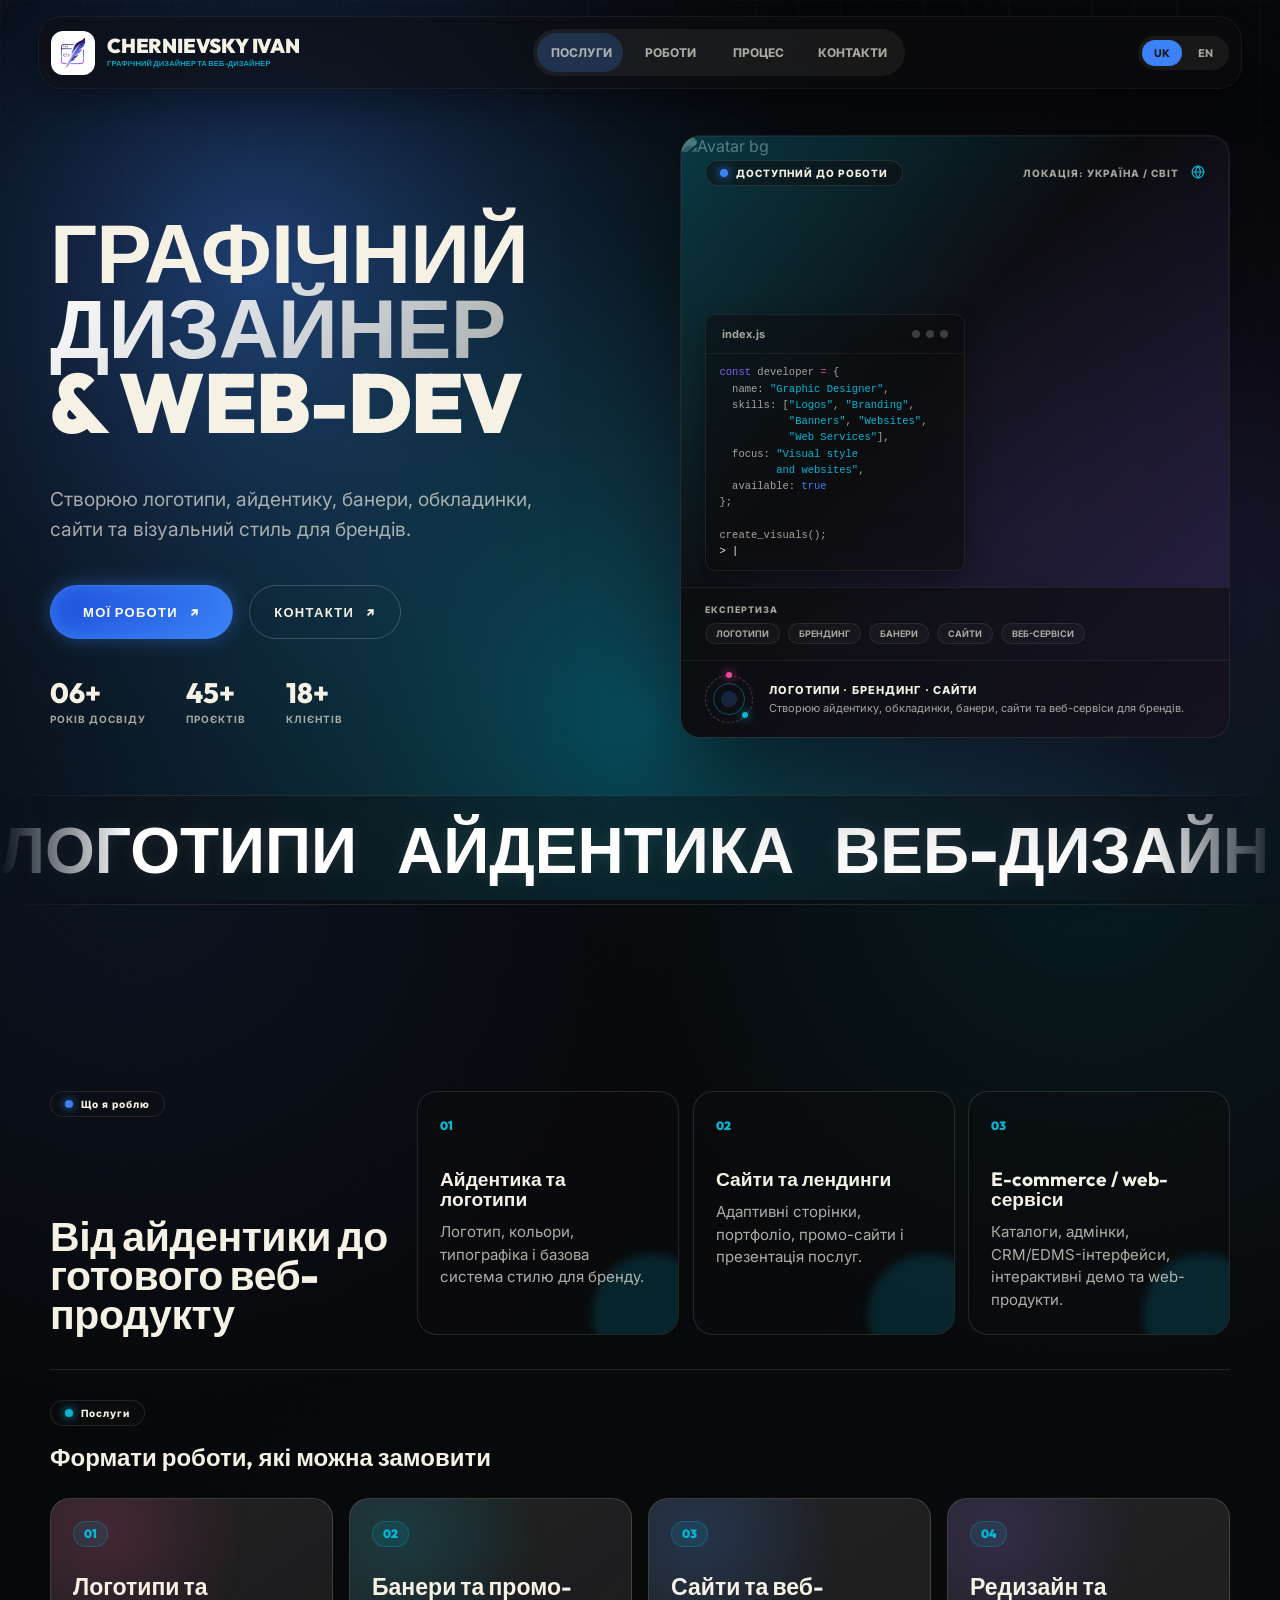
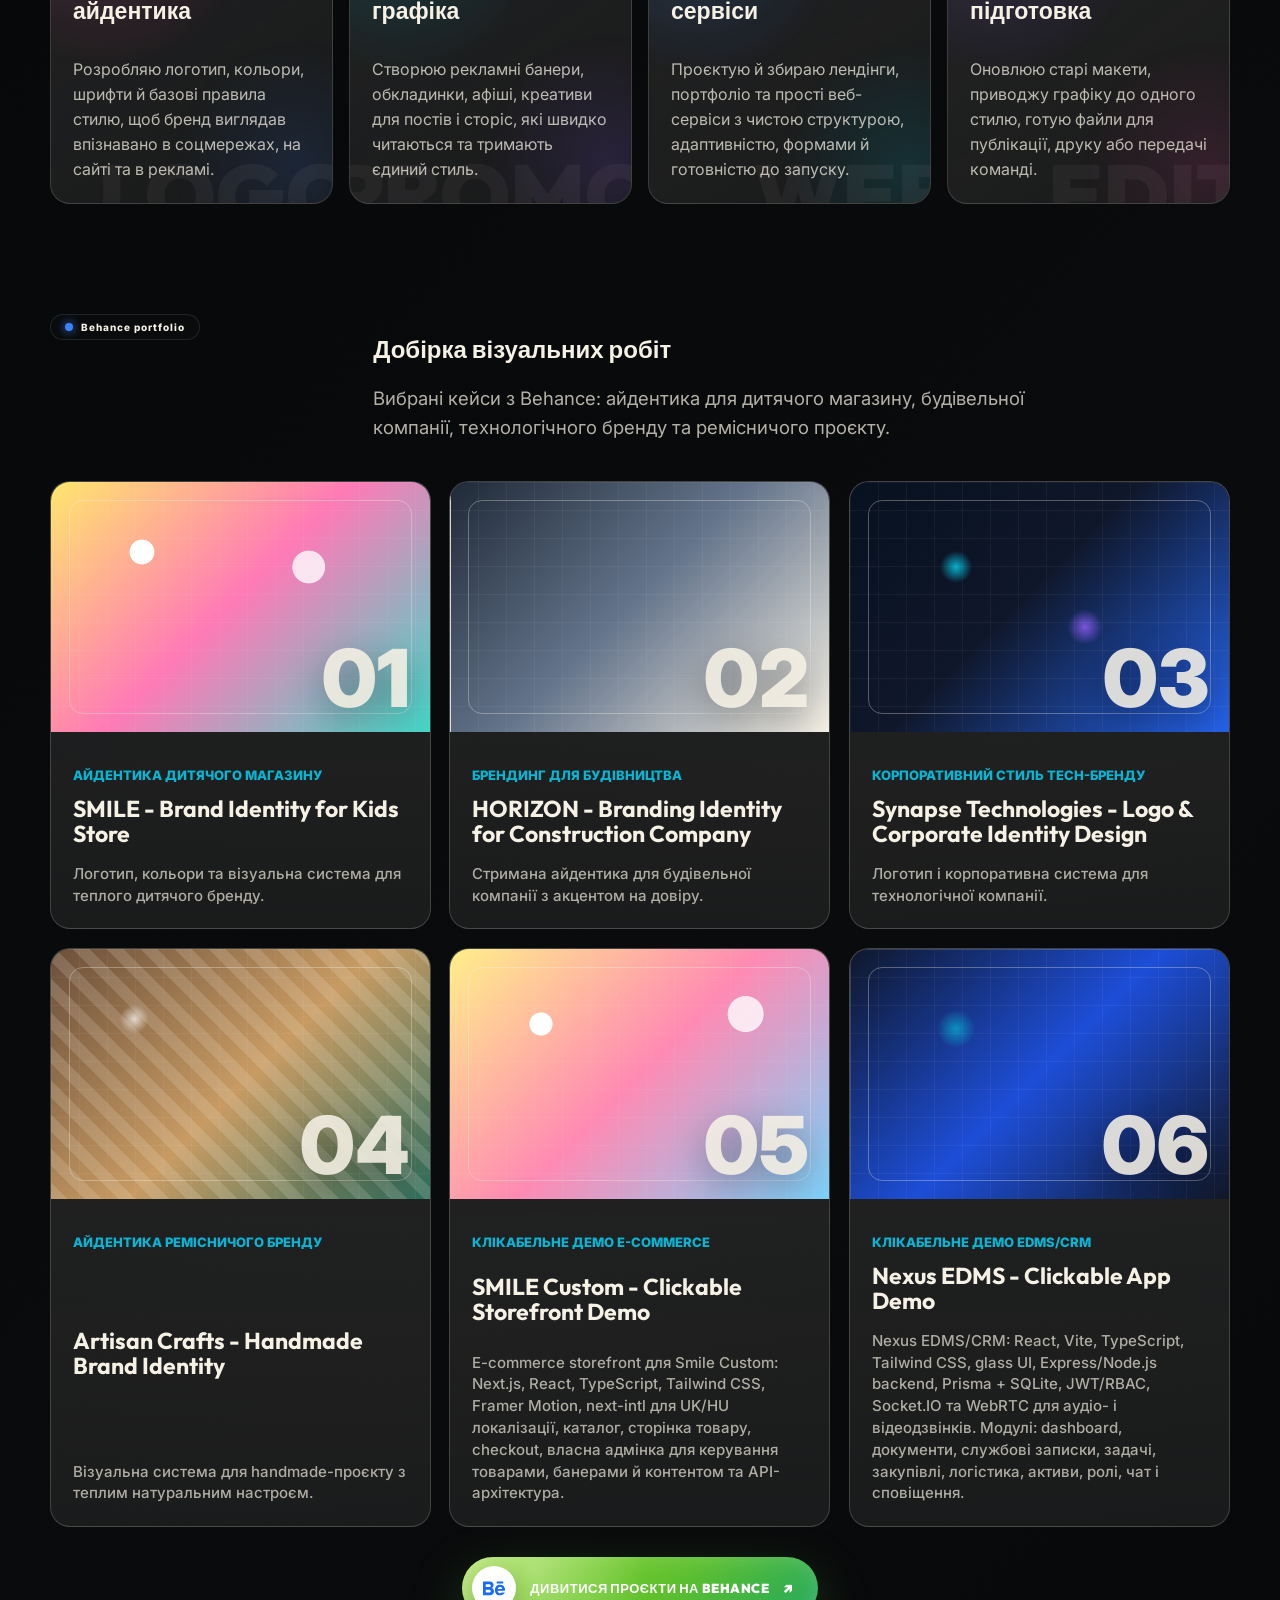
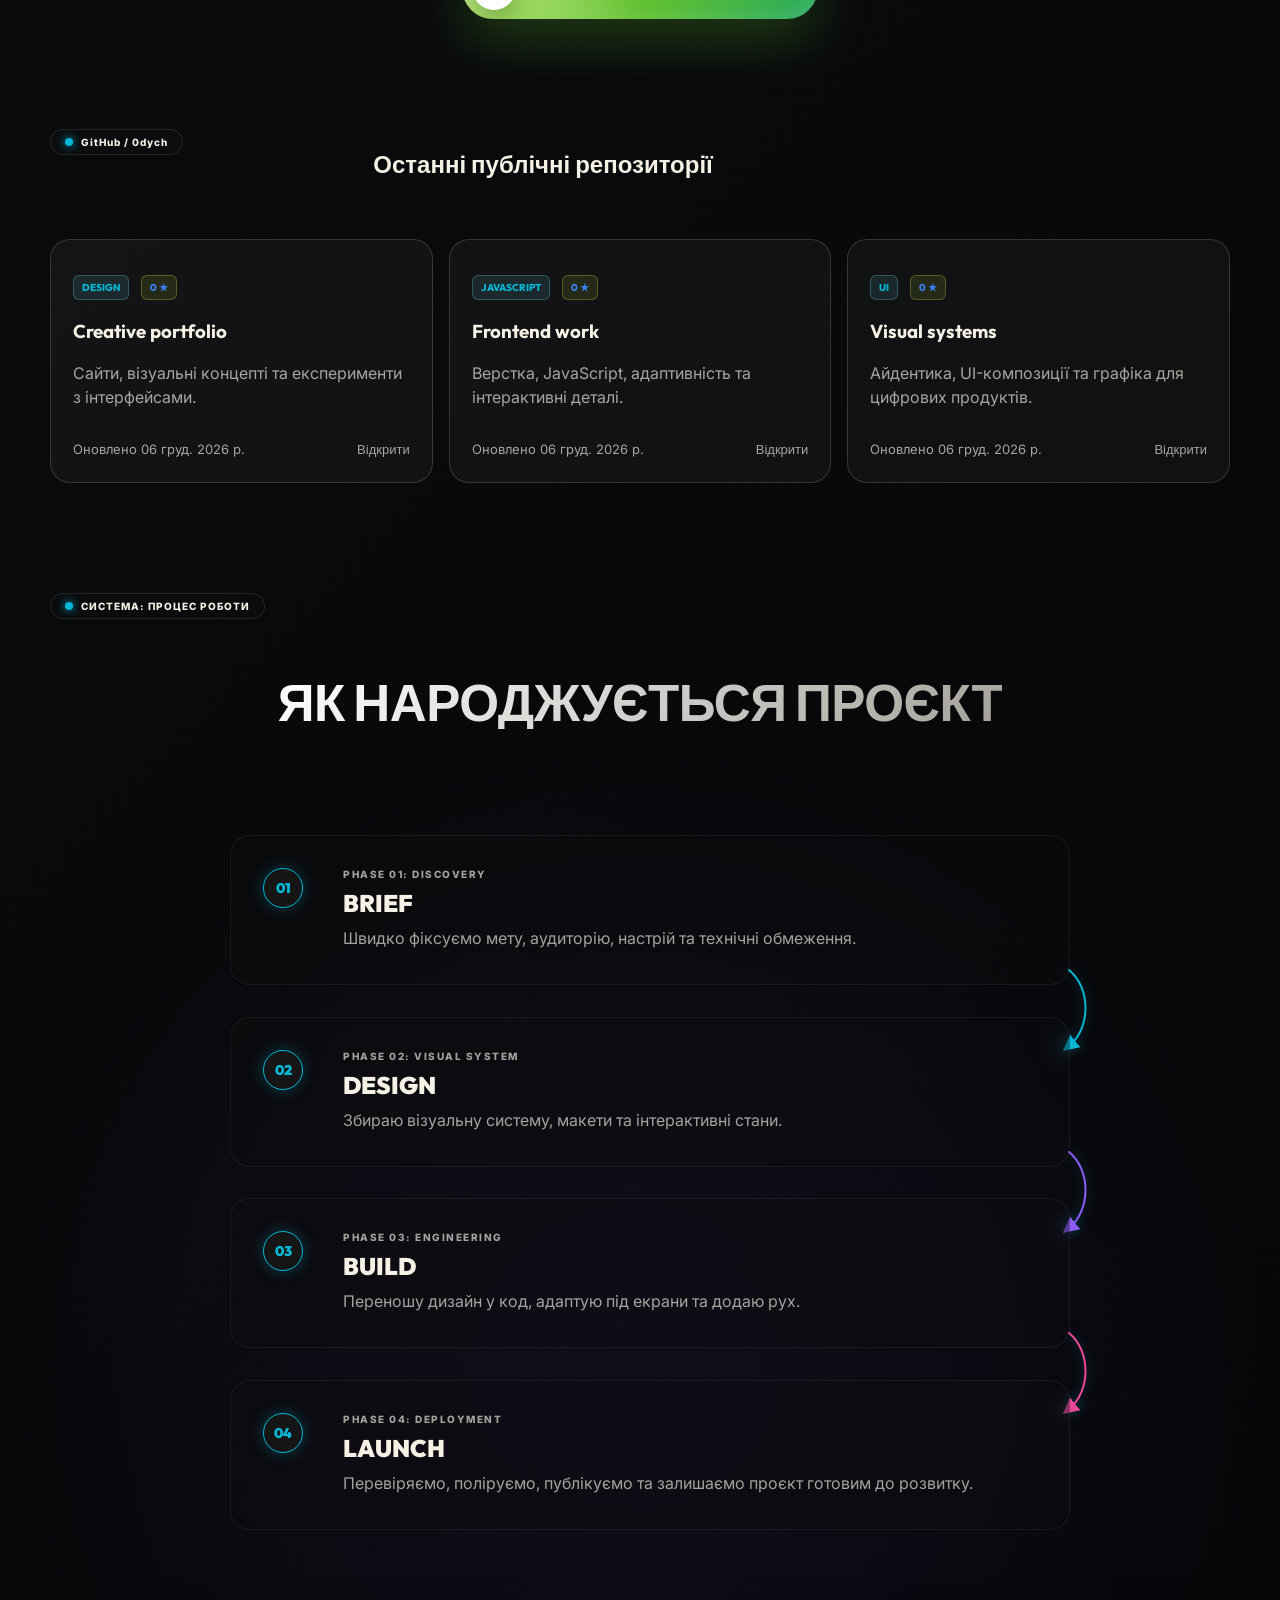
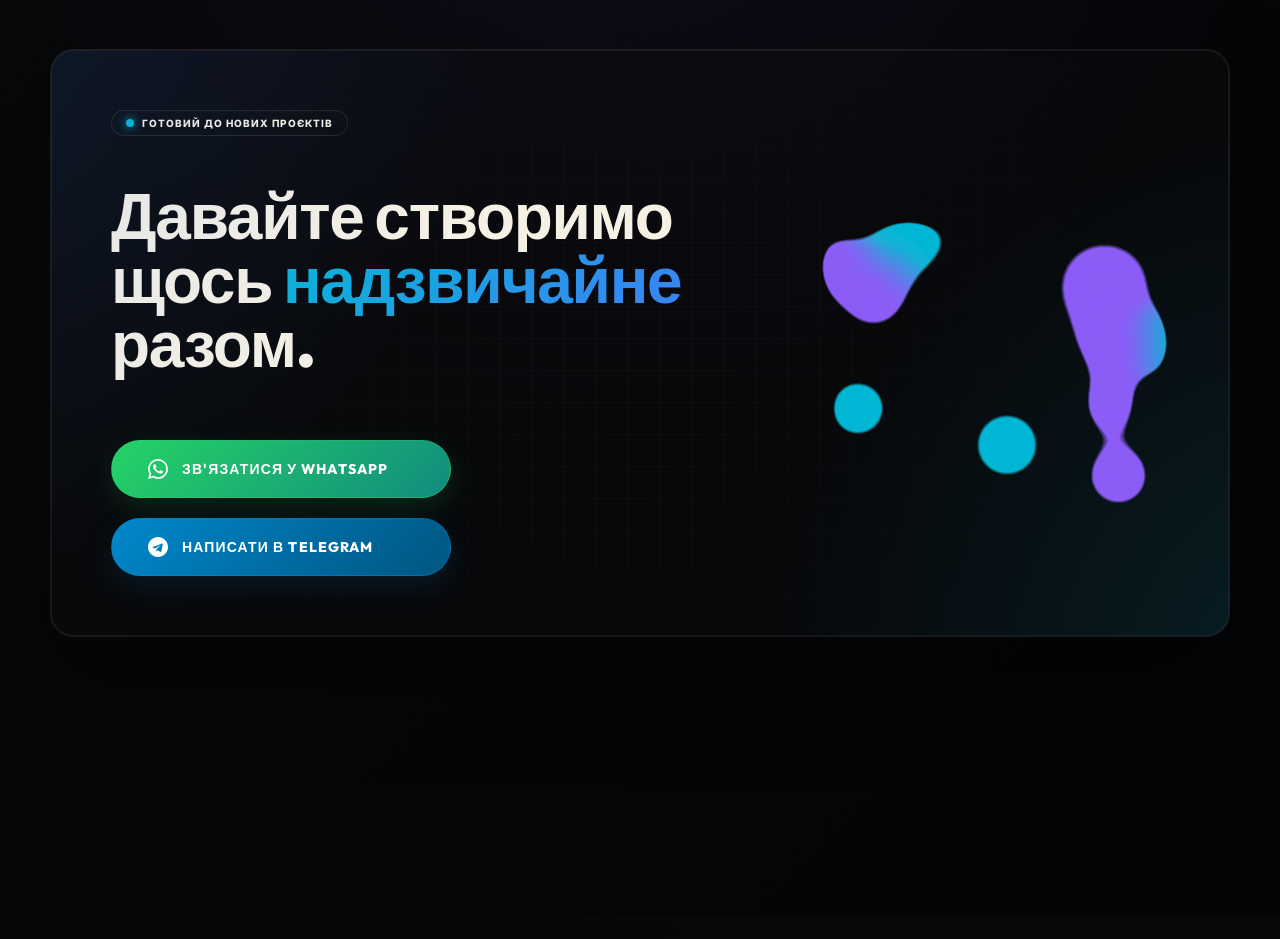
==== index.html @ cc2d67f2 "Add files via upload" ====
<!doctype html>
<html lang="uk">
  <head>
    <meta charset="UTF-8" />
    <meta name="viewport" content="width=device-width, initial-scale=1.0" />
    <title>Іван Чернієвський — графічний дизайнер та веб-розробник</title>
    <meta
      name="description"
      content="Портфоліо графічного дизайнера: логотипи, айдентика, брендинг, обкладинки, банери, презентації та промо-графіка."
    />
    <link rel="stylesheet" href="styles.css" />
    <link rel="preconnect" href="https://fonts.googleapis.com">
    <link rel="preconnect" href="https://fonts.gstatic.com" crossorigin>
    <link href="https://fonts.googleapis.com/css2?family=Alex+Brush&family=Outfit:wght@400;700;800;900&family=Inter:wght@400;500;600;700&display=swap" rel="stylesheet">
  </head>
  <body>
    <canvas id="motion-canvas" aria-hidden="true"></canvas>

    <header class="site-header reveal-header">
      <a class="brand" href="#top" aria-label="Головна сторінка">
        <span class="brand-mark">
          <img src="mylogo.png" alt="Chernievsky Ivan logo" />
        </span>
        <span class="brand-text">
          <strong>Chernievsky Ivan</strong>
          <small data-i18n="brand-role">Графічний дизайнер та веб-дизайнер</small>
        </span>
      </a>

      <nav class="site-nav" aria-label="Основна навігація">
        <a href="#services" data-i18n="nav-services">Послуги</a>
        <a href="#work" data-i18n="nav-work">Роботи</a>
        <a href="#process" data-i18n="nav-process">Процес</a>
        <a href="#contact" data-i18n="nav-contact">Контакти</a>
      </nav>

      <div class="lang-switcher">
        <button data-lang="uk" onclick="changeLang('uk')" class="active">UK</button>
        <button data-lang="en" onclick="changeLang('en')">EN</button>
      </div>
    </header>

    <main id="top">
      <section class="hero-dash reveal" aria-labelledby="hero-title">
        <div class="hero-copy-dash">
          <h1 id="hero-title" class="title-dash" data-i18n="hero-title-dash">
            ГРАФІЧНИЙ<br/><span class="grad">ДИЗАЙНЕР</span><br/>& WEB-DEV
          </h1>
          <p class="hero-lead-dash" data-i18n="hero-lead-dash">
            Створюю логотипи, айдентику, банери, обкладинки, сайти та візуальний стиль для брендів.
          </p>

          <div class="hero-actions-dash">
            <a class="btn-dash primary" href="#work">
              <span data-i18n="btn-view-work">VIEW WORK</span> <span class="arrow">↗</span>
            </a>
            <a class="btn-dash secondary" href="#contact">
              <span data-i18n="btn-contact">CONTACT</span> <span class="arrow">↗</span>
            </a>
          </div>

          <div class="hero-stats">
            <div>
              <strong data-i18n="stat-1-val">06+</strong>
              <span data-i18n="stat-1-label">YEARS EXPERIENCE</span>
            </div>
            <div>
              <strong data-i18n="stat-2-val">45+</strong>
              <span data-i18n="stat-2-label">PROJECTS</span>
            </div>
            <div>
              <strong data-i18n="stat-3-val">18+</strong>
              <span data-i18n="stat-3-label">CLIENTS</span>
            </div>
          </div>
        </div>

        <section class="ticker hero-ticker" aria-label="Напрямки роботи">
          <div class="ticker-track">
            <span data-i18n="ticker-1">Логотипи</span>
            <span data-i18n="ticker-2">Айдентика</span>
            <span data-i18n="ticker-3">Веб-дизайн</span>
            <span data-i18n="ticker-4">Поліграфія</span>
            <span data-i18n="ticker-5">Обкладинки</span>
            <span data-i18n="ticker-6">Банери</span>
            <span data-i18n="ticker-7">Промо-сайти</span>
            <span data-i18n="ticker-8">Брендинг</span>
          </div>
        </section>

        <div class="hero-visual-dash" aria-label="Портрет">
          <div class="dash-card">
            <div class="dash-bg">
              <img src="https://github.com/0dych.png?size=800" alt="Avatar bg" />
              <div class="dash-overlay"></div>
            </div>
            
            <div class="dash-header">
              <div class="badge-dash">
                <span class="status-dot blue"></span> <span data-i18n="badge-available">AVAILABLE</span>
              </div>
              <div class="header-right">
                <span data-i18n="badge-based">BASED IN WORLDWIDE</span> <span class="globe-icon">
                  <svg width="14" height="14" viewBox="0 0 24 24" fill="none" stroke="currentColor" stroke-width="2"><circle cx="12" cy="12" r="10"></circle><path d="M2 12h20M12 2a15.3 15.3 0 0 1 4 10 15.3 15.3 0 0 1-4 10 15.3 15.3 0 0 1-4-10 15.3 15.3 0 0 1 4-10z"></path></svg>
                </span>
              </div>
            </div>

            <div class="dash-center-content">
              <div class="dash-editor-widget">
                <div class="editor-header">
                  <span>index.js</span>
                  <div class="dots"><span></span><span></span><span></span></div>
                </div>
                <div class="editor-body">
                  <span class="kw">const</span> developer <span class="op">=</span> {<br>
                  &nbsp;&nbsp;name: <span class="str">"Graphic Designer"</span>,<br>
                  &nbsp;&nbsp;skills: [<span class="str">"Logos"</span>, <span class="str">"Branding"</span>,<br>
                  &nbsp;&nbsp;&nbsp;&nbsp;&nbsp;&nbsp;&nbsp;&nbsp;&nbsp;&nbsp;&nbsp;<span class="str">"Banners"</span>, <span class="str">"Websites"</span>,<br>
                  &nbsp;&nbsp;&nbsp;&nbsp;&nbsp;&nbsp;&nbsp;&nbsp;&nbsp;&nbsp;&nbsp;<span class="str">"Web Services"</span>],<br>
                  &nbsp;&nbsp;focus: <span class="str">"Visual style<br>&nbsp;&nbsp;&nbsp;&nbsp;&nbsp;&nbsp;&nbsp;&nbsp;&nbsp;and websites"</span>,<br>
                  &nbsp;&nbsp;available: <span class="kw blue">true</span><br>
                  };<br><br>
                  create_visuals();<br>
                  <span class="cursor">> |</span>
                </div>
              </div>
            </div>

            <div class="dash-expertise">
              <span class="ex-title" data-i18n="expertise-title">EXPERTISE</span>
              <div class="ex-tags">
                <span data-i18n="tag-1">ЛОГОТИПИ</span>
                <span data-i18n="tag-2">БРЕНДИНГ</span>
                <span data-i18n="tag-3">БАНЕРИ</span>
                <span data-i18n="tag-4">САЙТИ</span>
                <span data-i18n="tag-5">ВЕБ-СЕРВІСИ</span>
              </div>
            </div>

            <div class="dash-footer">
              <div class="graph-anim">
                <div class="g-circle c1"></div>
                <div class="g-circle c2"></div>
                <div class="g-circle c3"></div>
                <div class="g-dot-pink"></div>
                <div class="g-dot-blue"></div>
              </div>
              <div class="footer-desc">
                <strong data-i18n="footer-tags">ЛОГОТИПИ · БРЕНДИНГ · САЙТИ</strong>
                <p data-i18n="footer-desc">Створюю айдентику, обкладинки, банери, сайти та веб-сервіси для брендів.</p>
              </div>
            </div>
          </div>
        </div>
      </section>

      <section id="services" class="section services-section services-combo reveal" aria-labelledby="quick-offer-title">
        <div class="quick-offer">
        <div class="quick-offer-head">
          <div class="badge-dash">
            <span class="status-dot blue"></span>
            <span data-i18n="quick-badge">Що я роблю</span>
          </div>
          <h2 id="quick-offer-title" data-i18n="quick-title">Від айдентики до готового веб-продукту</h2>
        </div>
        <div class="quick-offer-grid">
          <article class="quick-offer-card reveal-item">
            <span>01</span>
            <h3 data-i18n="quick-1-title">Айдентика та логотипи</h3>
            <p data-i18n="quick-1-desc">Логотип, кольори, типографіка і базова система стилю для бренду.</p>
          </article>
          <article class="quick-offer-card reveal-item" style="transition-delay: 90ms">
            <span>02</span>
            <h3 data-i18n="quick-2-title">Сайти та лендинги</h3>
            <p data-i18n="quick-2-desc">Адаптивні сторінки, портфоліо, промо-сайти і презентація послуг.</p>
          </article>
          <article class="quick-offer-card reveal-item" style="transition-delay: 180ms">
            <span>03</span>
            <h3 data-i18n="quick-3-title">E-commerce / web-сервіси</h3>
            <p data-i18n="quick-3-desc">Каталоги, адмінки, CRM/EDMS-інтерфейси, інтерактивні демо та web-продукти.</p>
          </article>
        </div>
        </div>

        <div class="service-formats" aria-labelledby="services-title">
        <div class="section-heading">
          <div class="badge-dash">
            <span class="status-dot"></span>
            <span data-i18n="services-badge">Послуги</span>
          </div>
          <h2 id="services-title" data-i18n="services-title">Формати роботи, які можна замовити</h2>
        </div>

        <div class="services-grid">
          <article class="reveal-item" data-service-mark="LOGO">
            <span class="service-index">01</span>
            <h3 data-i18n="srv-1-title">Логотипи та айдентика</h3>
            <p data-i18n="srv-1-desc">Розробляю логотип, кольори, шрифти й базові правила стилю, щоб бренд виглядав впізнавано в соцмережах, на сайті та в рекламі.</p>
          </article>
          <article class="reveal-item" data-service-mark="PROMO" style="transition-delay: 100ms">
            <span class="service-index">02</span>
            <h3 data-i18n="srv-2-title">Банери та промо-графіка</h3>
            <p data-i18n="srv-2-desc">Створюю рекламні банери, обкладинки, афіші, креативи для постів і сторіс, які швидко читаються та тримають єдиний стиль.</p>
          </article>
          <article class="reveal-item" data-service-mark="WEB" style="transition-delay: 200ms">
            <span class="service-index">03</span>
            <h3 data-i18n="srv-3-title">Сайти та веб-сервіси</h3>
            <p data-i18n="srv-3-desc">Проєктую й збираю лендінги, портфоліо та прості веб-сервіси з чистою структурою, адаптивністю, формами й готовністю до запуску.</p>
          </article>
          <article class="reveal-item" data-service-mark="EDIT" style="transition-delay: 300ms">
            <span class="service-index">04</span>
            <h3 data-i18n="srv-4-title">Редизайн та підготовка</h3>
            <p data-i18n="srv-4-desc">Оновлюю старі макети, приводжу графіку до одного стилю, готую файли для публікації, друку або передачі команді.</p>
          </article>
        </div>
        </div>
      </section>

      <section id="work" class="section work-section reveal" aria-labelledby="work-title">
        <div class="section-heading">
          <div class="badge-dash">
            <span class="status-dot blue"></span>
            <span>Behance portfolio</span>
          </div>
          <div>
            <h2 id="work-title" data-i18n="work-title">Добірка візуальних робіт</h2>
            <p class="section-lead" data-i18n="work-lead">Логотипи, айдентика, промо-графіка та веб-дизайн зібрані в одному профілі. Натисніть на Behance, щоб переглянути більше проєктів.</p>
          </div>
        </div>

        <div class="work-grid featured-work-grid">
          <a class="work-card large reveal-item" href="https://www.behance.net/gallery/248391417/SMILE-Brand-Identity-for-Kids-Store" target="_blank" rel="noreferrer">
            <div class="card-media smile-media">
              <span>01</span>
            </div>
            <div class="work-card-body">
              <p data-i18n="work-1-cat">Kids store identity</p>
              <h3 data-i18n="work-1-title">Логотипи, айдентика та візуальні системи з характером</h3>
            </div>
          </a>

          <a class="work-card reveal-item" href="https://www.behance.net/gallery/248388401/HORIZON-Branding-Identity-for-Construction-Company" target="_blank" rel="noreferrer" style="transition-delay: 100ms">
            <div class="card-media horizon-media">
              <span>02</span>
            </div>
            <div class="work-card-body">
              <p data-i18n="work-2-cat">Construction branding</p>
              <h3 data-i18n="work-2-title">Банери, обкладинки та промо-графіка для бізнесу</h3>
            </div>
          </a>

          <a class="work-card reveal-item" href="https://www.behance.net/gallery/248386155/Synapse-Technologies-Logo-Corporate-Identity-Design" target="_blank" rel="noreferrer" style="transition-delay: 200ms">
            <div class="card-media synapse-media">
              <span>03</span>
            </div>
            <div class="work-card-body">
              <p data-i18n="work-3-cat">Tech corporate identity</p>
              <h3 data-i18n="work-3-title">Оформлення соцмереж, презентацій та рекламних матеріалів</h3>
            </div>
          </a>

          <a class="work-card reveal-item" href="https://www.behance.net/gallery/247963889/Artisan-Crafts" target="_blank" rel="noreferrer" style="transition-delay: 300ms">
            <div class="card-media artisan-media">
              <span>04</span>
            </div>
            <div class="work-card-body">
              <p data-i18n="work-4-cat">Craft brand identity</p>
              <h3 data-i18n="work-4-title">Artisan Crafts - Handmade Brand Identity</h3>
            </div>
          </a>
        </div>
        <div class="work-cta">
          <a class="behance-button" href="https://www.behance.net/ichernievsky" target="_blank" rel="noreferrer">
            <span class="behance-mark" aria-hidden="true">
              <svg viewBox="0 0 24 24" width="22" height="22" fill="currentColor">
                <path d="M22 7h-7v-2h7v2zm1.726 10c-.442 1.297-2.029 3-5.101 3-3.074 0-5.564-1.729-5.564-5.675 0-3.91 2.325-5.92 5.466-5.92 3.082 0 4.964 1.782 5.375 4.426.078.506.109 1.188.095 2.14h-8.027c.13 3.211 3.483 3.312 4.588 2.029h3.168zm-7.686-4h4.965c-.105-1.547-1.136-2.219-2.477-2.219-1.466 0-2.277.768-2.488 2.219zm-9.574 6.988h-6.466v-14.967h6.953c5.476.081 5.58 5.444 2.72 6.906 3.461 1.26 3.577 8.061-3.207 8.061zm-3.466-8.988h3.584c2.508 0 2.906-3-.312-3h-3.272v3zm3.391 3h-3.391v3.016h3.341c3.055 0 2.868-3.016.05-3.016z"/>
              </svg>
            </span>
            <span data-i18n="work-behance-btn">ДИВИТИСЯ ПРОЄКТИ НА BEHANCE</span>
            <span class="arrow">↗</span>
          </a>
        </div>
      </section>

      <section class="section github-section reveal" aria-labelledby="github-title">
        <div class="section-heading">
          <div class="badge-dash">
            <span class="status-dot"></span>
            <span>GitHub / 0dych</span>
          </div>
          <h2 id="github-title" data-i18n="github-title">Останні публічні репозиторії</h2>
        </div>
        <div id="repo-grid" class="repo-grid" aria-live="polite">
          <article class="repo-card is-loading"><span></span><span></span><span></span></article>
          <article class="repo-card is-loading"><span></span><span></span><span></span></article>
          <article class="repo-card is-loading"><span></span><span></span><span></span></article>
        </div>
      </section>

      <section id="process" class="section process-section reveal" aria-labelledby="process-title">
        <div class="section-heading-dash">
          <div class="badge-dash">
            <span class="status-dot"></span>
            <span data-i18n="status-workflow">SYSTEM: EXECUTION PROCESS</span>
          </div>
          <h2 id="process-title" class="title-dash-small" data-i18n="process-title">Як народжується проєкт</h2>
        </div>

        <div class="workflow-wrap">

          <div class="workflow-step reveal-item">
            <div class="step-num"><span>01</span></div>
            <div class="step-content">
              <div class="step-tag">PHASE 01: DISCOVERY</div>
              <h3 class="step-title">Brief</h3>
              <p class="step-desc" data-i18n="prc-1-desc">Швидко фіксуємо мету, аудиторію, настрій та технічні обмеження.</p>
            </div>
            <div class="step-connector" aria-hidden="true">
              <svg viewBox="0 0 40 80" fill="none" xmlns="http://www.w3.org/2000/svg" overflow="visible">
                <defs>
                  <marker id="arr1" markerWidth="8" markerHeight="8" refX="4" refY="4" orient="auto">
                    <path d="M0,0 L8,4 L0,8 Z" fill="var(--cyan)"/>
                  </marker>
                </defs>
                <path class="connector-path c1" d="M 20,2 C 42,20 42,60 20,78" stroke="var(--cyan)" stroke-width="2" stroke-linecap="round" marker-end="url(#arr1)"/>
              </svg>
            </div>
          </div>

          <div class="workflow-step reveal-item">
            <div class="step-num"><span>02</span></div>
            <div class="step-content">
              <div class="step-tag">PHASE 02: VISUAL SYSTEM</div>
              <h3 class="step-title">Design</h3>
              <p class="step-desc" data-i18n="prc-2-desc">Збираю візуальну систему, макети та інтерактивні стани.</p>
            </div>
            <div class="step-connector" aria-hidden="true">
              <svg viewBox="0 0 40 80" fill="none" xmlns="http://www.w3.org/2000/svg" overflow="visible">
                <defs>
                  <marker id="arr2" markerWidth="8" markerHeight="8" refX="4" refY="4" orient="auto">
                    <path d="M0,0 L8,4 L0,8 Z" fill="var(--coral)"/>
                  </marker>
                </defs>
                <path class="connector-path c2" d="M 20,2 C 42,20 42,60 20,78" stroke="var(--coral)" stroke-width="2" stroke-linecap="round" marker-end="url(#arr2)"/>
              </svg>
            </div>
          </div>

          <div class="workflow-step reveal-item">
            <div class="step-num"><span>03</span></div>
            <div class="step-content">
              <div class="step-tag">PHASE 03: ENGINEERING</div>
              <h3 class="step-title">Build</h3>
              <p class="step-desc" data-i18n="prc-3-desc">Переношу дизайн у код, адаптую під екрани та додаю рух.</p>
            </div>
            <div class="step-connector" aria-hidden="true">
              <svg viewBox="0 0 40 80" fill="none" xmlns="http://www.w3.org/2000/svg" overflow="visible">
                <defs>
                  <marker id="arr3" markerWidth="8" markerHeight="8" refX="4" refY="4" orient="auto">
                    <path d="M0,0 L8,4 L0,8 Z" fill="var(--pink)"/>
                  </marker>
                </defs>
                <path class="connector-path c3" d="M 20,2 C 42,20 42,60 20,78" stroke="var(--pink)" stroke-width="2" stroke-linecap="round" marker-end="url(#arr3)"/>
              </svg>
            </div>
          </div>

          <div class="workflow-step reveal-item">
            <div class="step-num"><span>04</span></div>
            <div class="step-content">
              <div class="step-tag">PHASE 04: DEPLOYMENT</div>
              <h3 class="step-title">Launch</h3>
              <p class="step-desc" data-i18n="prc-4-desc">Перевіряємо, поліруємо, публікуємо та залишаємо проєкт готовим до розвитку.</p>
            </div>
          </div>
        </div>
      </section>

      <section id="contact" class="contact-section reveal" aria-labelledby="contact-title">
        <div class="contact-dash-wrap">
          <div class="contact-header-dash">
            <div class="badge-dash">
              <span class="status-dot"></span>
              <span data-i18n="badge-status">READY FOR NEW PROJECTS</span>
            </div>
          </div>
          
          <div class="contact-main">
            <div class="contact-main-text">
              <h2 id="contact-title" class="contact-title-dash" data-i18n="contact-title">
                Let's build something <span class="grad">extraordinary</span> together.
              </h2>
              
              <div class="contact-actions">
                <a class="contact-link-dash whatsapp" href="https://wa.me/380964098097" target="_blank" rel="noreferrer">
                  <svg viewBox="0 0 24 24" width="20" height="20" fill="currentColor">
                    <path d="M17.472 14.382c-.297-.149-1.758-.867-2.03-.967-.273-.099-.471-.148-.67.15-.197.297-.767.966-.94 1.164-.173.199-.347.223-.644.075-.297-.15-1.255-.463-2.39-1.475-.883-.788-1.48-1.761-1.653-2.059-.173-.297-.018-.458.13-.606.134-.133.298-.347.446-.52.149-.174.198-.298.298-.497.099-.198.05-.371-.025-.52-.075-.149-.669-1.612-.916-2.207-.242-.579-.487-.5-.669-.51a12.8 12.8 0 0 0-.57-.01c-.198 0-.52.074-.792.372-.272.297-1.04 1.016-1.04 2.479 0 1.462 1.065 2.875 1.213 3.074.149.198 2.096 3.2 5.077 4.487.709.306 1.262.489 1.694.625.712.227 1.36.195 1.871.118.571-.085 1.758-.719 2.006-1.413.248-.694.248-1.289.173-1.413-.074-.124-.272-.198-.57-.347m-5.421 7.403h-.004a9.87 9.87 0 0 1-5.031-1.378l-.361-.214-3.741.982.998-3.648-.235-.374a9.86 9.86 0 0 1-1.51-5.26c.001-5.45 4.436-9.884 9.888-9.884 2.64 0 5.122 1.03 6.988 2.898a9.825 9.825 0 0 1 2.893 6.994c-.003 5.45-4.437 9.884-9.885 9.884m8.413-18.297A11.815 11.815 0 0 0 12.05 0C5.495 0 .16 5.335.157 11.892c0 2.096.547 4.142 1.588 5.945L.057 24l6.305-1.654a11.882 11.882 0 0 0 5.683 1.448h.005c6.554 0 11.89-5.335 11.893-11.893a11.821 11.821 0 0 0-3.48-8.413Z"/>
                  </svg>
                  <span data-i18n="contact-btn">GET IN TOUCH ON WHATSAPP</span>
                </a>
                
                <a class="contact-link-dash telegram" href="https://t.me/epicdramma" target="_blank" rel="noreferrer">
                  <svg viewBox="0 0 24 24" width="20" height="20" fill="currentColor">
                    <path d="M12 0C5.373 0 0 5.373 0 12s5.373 12 12 12 12-5.373 12-12S18.627 0 12 0zm5.894 8.221l-1.97 9.28c-.145.658-.537.818-1.084.508l-3-2.21-1.446 1.394c-.14.14-.28.28-.48.28l.19-2.85 5.177-4.677c.225-.225-.05-.35-.35-.15l-6.398 4.025-2.76-.864c-.603-.189-.614-.603.126-.893l10.783-4.156c.5-.189.938.113.712 1.253z"/>
                  </svg>
                  <span data-i18n="contact-tg-btn">MESSAGE ON TELEGRAM</span>
                </a>
              </div>
            </div>

            <div class="contact-visual-feature">
              <div class="liquid-contact-area">
                <canvas id="liquid-canvas"></canvas>
              </div>
            </div>
          </div>
          
        </div>
      </section>
    </main>

    <footer class="site-footer reveal">
      <div class="footer-inner">
        <div class="footer-top">
          <div class="footer-brand">
            <span class="footer-logo">
              <img src="mylogo.png" alt="Chernievsky Ivan logo" />
            </span>
            <div class="footer-brand-text">
              <strong class="footer-name" data-i18n="footer-copy">© 2026 Іван Чернієвський</strong>
              <span class="footer-tagline" data-i18n="brand-role">Графічний дизайнер та веб-дизайнер</span>
            </div>
          </div>
          <div class="footer-icons">
            <a href="https://github.com/0dych" target="_blank" rel="noreferrer" aria-label="GitHub">
              <svg viewBox="0 0 24 24" width="22" height="22" fill="currentColor"><path d="M12 0c-6.626 0-12 5.373-12 12 0 5.302 3.438 9.8 8.207 11.387.599.111.793-.261.793-.577v-2.234c-3.338.726-4.033-1.416-4.033-1.416-.546-1.387-1.333-1.756-1.333-1.756-1.089-.745.083-.729.083-.729 1.205.084 1.839 1.237 1.839 1.237 1.07 1.834 2.807 1.304 3.492.997.107-.775.418-1.305.762-1.604-2.665-.305-5.467-1.334-5.467-5.931 0-1.311.469-2.381 1.236-3.221-.124-.303-.535-1.524.117-3.176 0 0 1.008-.322 3.301 1.23.957-.266 1.983-.399 3.003-.404 1.02.005 2.047.138 3.006.404 2.291-1.552 3.297-1.23 3.297-1.23.653 1.653.242 2.874.118 3.176.77.84 1.235 1.911 1.235 3.221 0 4.609-2.807 5.624-5.479 5.921.43.372.823 1.102.823 2.222v3.293c0 .319.192.694.801.576 4.765-1.589 8.199-6.086 8.199-11.386 0-6.627-5.373-12-12-12z"/></svg>
            </a>
            <a href="https://www.behance.net/ichernievsky" target="_blank" rel="noreferrer" aria-label="Behance">
              <svg viewBox="0 0 24 24" width="22" height="22" fill="currentColor"><path d="M22 7h-7v-2h7v2zm1.726 10c-.442 1.297-2.029 3-5.101 3-3.074 0-5.564-1.729-5.564-5.675 0-3.91 2.325-5.92 5.466-5.92 3.082 0 4.964 1.782 5.375 4.426.078.506.109 1.188.095 2.14h-8.027c.13 3.211 3.483 3.312 4.588 2.029h3.168zm-7.686-4h4.965c-.105-1.547-1.136-2.219-2.477-2.219-1.466 0-2.277.768-2.488 2.219zm-9.574 6.988h-6.466v-14.967h6.953c5.476.081 5.58 5.444 2.72 6.906 3.461 1.26 3.577 8.061-3.207 8.061zm-3.466-8.988h3.584c2.508 0 2.906-3-.312-3h-3.272v3zm3.391 3h-3.391v3.016h3.341c3.055 0 2.868-3.016.05-3.016z"/></svg>
            </a>
          </div>
        </div>
        <div class="footer-divider"></div>
        <div class="footer-bottom">
          <span class="footer-made">Designed &amp; built with ♥ in Ukraine</span>
          <span class="footer-status"><span class="status-dot" style="width:6px;height:6px;"></span> Open for projects</span>
        </div>
      </div>
    </footer>

    <!-- Liquid Gooey Filter -->
    <svg style="visibility: hidden; position: absolute;" width="0" height="0" xmlns="http://www.w3.org/2000/svg" version="1.1">
      <defs>
        <filter id="goo">
          <feGaussianBlur in="SourceGraphic" stdDeviation="12" result="blur" />
          <feColorMatrix in="blur" mode="matrix" values="1 0 0 0 0  0 1 0 0 0  0 0 1 0 0  0 0 0 22 -10" result="goo" />
          <feComposite in="SourceGraphic" in2="goo" operator="atop" />
        </filter>
      </defs>
    </svg>

    <script src="script.js"></script>
    <script src="site-data.js"></script>
  </body>
</html>
---- styles.css ----
:root {
  color-scheme: dark;
  --bg: #0d0e10;
  --panel: rgba(246, 241, 229, 0.08);
  --panel-strong: rgba(246, 241, 229, 0.14);
  --text: #f6f1e5;
  --muted: rgba(246, 241, 229, 0.66);
  --line: rgba(246, 241, 229, 0.16);
  --lime: #3b82f6; /* Blue replacement */
  --cyan: #06b6d4; /* Darker cyan */
  --coral: #8b5cf6; /* Purple replacement */
  --pink: #ec4899; 
  --ink: #151515;
  --max: 1180px;
}

* {
  box-sizing: border-box;
}

html {
  overflow-x: hidden;
  scroll-behavior: smooth;
}

body {
  min-width: 320px;
  margin: 0;
  overflow-x: clip;
  background:
    radial-gradient(circle at 10% 15%, rgba(59, 130, 246, 0.1), transparent 35rem),
    radial-gradient(circle at 85% 15%, rgba(6, 182, 212, 0.1), transparent 32rem),
    radial-gradient(circle at 50% 80%, rgba(139, 92, 246, 0.08), transparent 40rem),
    linear-gradient(135deg, #050608 0%, #0a0b0d 48%, #030406 100%);
  color: var(--text);
  font-family:
    Inter, ui-sans-serif, system-ui, -apple-system, BlinkMacSystemFont, "Segoe UI",
    sans-serif;
}

h1, h2, h3, .brand-text strong, .eyebrow, .button, .contact-link, .brand-mark, .portrait-tag, .ticker-track span, .service-index, .process-list span, .badge {
  font-family: "Outfit", sans-serif;
}

body::before {
  position: fixed;
  inset: 0;
  z-index: -3;
  pointer-events: none;
  content: "";
  opacity: 0.28;
  background-image:
    linear-gradient(rgba(246, 241, 229, 0.08) 1px, transparent 1px),
    linear-gradient(90deg, rgba(246, 241, 229, 0.08) 1px, transparent 1px);
  background-size: 42px 42px;
  mask-image: linear-gradient(to bottom, #000, transparent 86%);
}

a {
  color: inherit;
  text-decoration: none;
}

img {
  display: block;
  max-width: 100%;
}

/* ── Language switch animations ── */
.lang-exit {
  animation: langOut 0.25s cubic-bezier(0.4, 0, 1, 1) forwards;
}

.lang-enter {
  animation: langIn 0.35s cubic-bezier(0, 0, 0.2, 1) forwards;
}

@keyframes langOut {
  0%   { opacity: 1; transform: translateY(0) scale(1); filter: blur(0px); }
  100% { opacity: 0; transform: translateY(-8px) scale(0.97); filter: blur(3px); }
}

@keyframes langIn {
  0%   { opacity: 0; transform: translateY(10px) scale(0.97); filter: blur(3px); }
  100% { opacity: 1; transform: translateY(0) scale(1); filter: blur(0px); }
}

#motion-canvas {
  position: fixed;
  inset: 0;
  z-index: -2;
  width: 100%;
  height: 100%;
  pointer-events: none;
}

.site-header {
  position: sticky;
  top: 16px;
  z-index: 10;
  display: flex;
  align-items: center;
  justify-content: space-between;
  width: min(calc(var(--max) + 24px), calc(100% - 16px));
  margin: 0 auto 12px;
  padding: 12px 12px;
  border: 1px solid rgba(255, 255, 255, 0.05);
  border-radius: 24px;
  background: rgba(13, 14, 16, 0.55);
  box-shadow: 0 12px 40px rgba(0, 0, 0, 0.4);
  backdrop-filter: blur(24px);
}

.brand,
.site-nav {
  display: flex;
  align-items: center;
}

.brand {
  gap: 12px;
  font-size: 14px;
  font-weight: 760;
  letter-spacing: 0;
}

.brand-mark {
  position: relative;
  display: flex;
  width: 44px;
  height: 44px;
  align-items: center;
  justify-content: center;
  border-radius: 12px;
  background: #fff;
  color: var(--text);
  font-family: inherit;
  font-size: 16px;
  font-weight: 800;
  transition: all 400ms cubic-bezier(0.2, 0.8, 0.2, 1);
}

.brand-mark img {
  position: relative;
  z-index: 1;
  width: 100%;
  height: 100%;
  object-fit: contain;
  border-radius: 10px;
}

.brand-text {
  display: flex;
  flex-direction: column;
  gap: 1px;
}

.brand-text strong {
  font-family: "Outfit", sans-serif;
  font-size: 20px;
  font-weight: 900;
  line-height: 0.9;
  color: var(--text);
  letter-spacing: -0.01em;
  text-transform: uppercase;
  -webkit-font-smoothing: antialiased;
}

.brand-text small {
  font-family: "Outfit", sans-serif;
  color: var(--cyan);
  font-size: 8.5px;
  font-weight: 700;
  text-transform: uppercase;
  letter-spacing: 0.08em;
  opacity: 0.9;
  margin-top: 2px;
  white-space: nowrap;
}

/* Specific fix for longer Ukrainian title */
html[lang="uk"] .brand-text small {
  font-size: 7.5px;
  letter-spacing: 0.02em;
}

.brand:hover .brand-mark {
  border-color: rgba(255, 255, 255, 0.3);
  box-shadow: 0 4px 15px rgba(255, 255, 255, 0.1);
  transform: scale(1.05);
}

.brand:hover .brand-text strong {
  color: #fff;
}

.site-nav {
  position: relative;
  gap: 2px;
  overflow: hidden;
  padding: 4px;
  background: rgba(246, 241, 229, 0.06);
  border-radius: 100px;
}

.site-nav::before {
  position: absolute;
  inset: 4px auto 4px 4px;
  width: 86px;
  background: rgba(59, 130, 246, 0.2);
  border-radius: 100px;
  content: "";
  transition: transform 220ms ease, width 220ms ease;
}

.site-nav a {
  position: relative;
  z-index: 1;
  min-width: 86px;
  padding: 12px 14px;
  color: var(--muted);
  font-size: 12px;
  font-weight: 760;
  text-align: center;
  text-transform: uppercase;
  transition: color 180ms ease, background 180ms ease;
  border-radius: 100px;
}

.site-nav a:hover {
  color: var(--text);
}

.site-nav:has(a:nth-child(2):hover)::before {
  transform: translateX(88px);
}

.site-nav:has(a:nth-child(3):hover)::before {
  transform: translateX(176px);
}

.site-nav:has(a:nth-child(4):hover)::before {
  transform: translateX(264px);
}

main,
.site-footer {
  width: min(var(--max), calc(100% - 32px));
  margin: 0 auto;
}

.hero-dash {
  display: grid;
  height: calc(100dvh - 80px);
  min-height: 620px;
  grid-template-columns: minmax(0, 1.1fr) minmax(400px, 1fr);
  grid-template-rows: 1fr auto;
  gap: 24px;
  align-items: center;
  padding: 16px 0 0;
}

@media (max-width: 900px) {
  .hero-dash {
    grid-template-columns: 1fr;
  }
}

.hero-copy-dash {
  display: flex;
  grid-column: 1;
  grid-row: 1;
  flex-direction: column;
  min-width: 0;
}

.eyebrow-dash {
  display: inline-flex;
  align-items: center;
  gap: 12px;
  color: var(--cyan);
  font-family: inherit;
  font-size: 12px;
  font-weight: 800;
  letter-spacing: 0.15em;
  text-transform: uppercase;
  margin-bottom: 24px;
}

.status-dot {
  display: inline-block;
  width: 8px;
  height: 8px;
  background: var(--cyan);
  border-radius: 50%;
  box-shadow: 0 0 10px var(--cyan);
  animation: pulse-dot 2s ease-in-out infinite;
}

@keyframes pulse-dot {
  0% {
    transform: scale(0.9);
    opacity: 0.7;
  }
  50% {
    transform: scale(1.2);
    opacity: 1;
  }
  100% {
    transform: scale(0.9);
    opacity: 0.7;
  }
}

.title-dash {
  font-size: clamp(3.2rem, 6.5vw, 6.5rem);
  font-family: "Outfit", sans-serif;
  font-weight: 900;
  line-height: 0.9;
  letter-spacing: -0.01em;
  color: var(--text);
  margin-bottom: 24px;
  text-transform: uppercase;
}

.title-dash .grad {
  background: linear-gradient(135deg, #fff, var(--muted));
  -webkit-background-clip: text;
  -webkit-text-fill-color: transparent;
}

.hero-lead-dash {
  max-width: 500px;
  color: var(--muted);
  font-size: clamp(1rem, 1.5vw, 1.25rem);
  line-height: 1.6;
  margin-bottom: 40px;
}

.contact-actions {
  display: flex;
  flex-direction: column;
  gap: 16px;
  margin-top: 32px;
  max-width: 340px;
}

.contact-link-dash {
  display: flex;
  align-items: center;
  gap: 16px;
  padding: 16px 24px;
  border-radius: 16px;
  font-family: "Outfit", sans-serif;
  font-size: 13px;
  font-weight: 800;
  letter-spacing: 0.05em;
  text-decoration: none;
  transition: all 0.3s cubic-bezier(0.2, 1, 0.3, 1);
  position: relative;
  overflow: hidden;
  width: 100%;
}

.hero-actions-dash {
  display: flex;
  gap: 16px;
  margin-bottom: 40px;
}

.btn-dash {
  display: inline-flex;
  align-items: center;
  gap: 12px;
  height: 54px;
  padding: 0 32px;
  border-radius: 100px;
  font-family: "Outfit", sans-serif;
  font-size: 13px;
  font-weight: 800;
  letter-spacing: 0.1em;
  transition: all 300ms ease;
}

.btn-dash.primary {
  background: linear-gradient(135deg, #1d4ed8, #3b82f6);
  border: 1px solid rgba(59, 130, 246, 0.6);
  box-shadow: 0 0 20px rgba(59, 130, 246, 0.4), inset 0 0 20px rgba(59, 130, 246, 0.8);
  color: #fff;
}

.btn-dash.primary:hover {
  background: linear-gradient(135deg, #2563eb, #60a5fa);
  box-shadow: 0 0 30px rgba(59, 130, 246, 0.6), inset 0 0 30px rgba(59, 130, 246, 1);
  transform: translateY(-2px);
}

.btn-dash.secondary {
  border: 1px solid rgba(255, 255, 255, 0.2);
  background: transparent;
  color: var(--text);
  padding: 0 24px;
}

.btn-dash.secondary:hover {
  border-color: rgba(255, 255, 255, 0.5);
  transform: translateY(-2px);
}

.hero-stats {
  display: flex;
  gap: 40px;
  align-items: flex-start;
  flex-wrap: wrap;
}

.hero-stats div {
  display: flex;
  flex-direction: column;
  gap: 6px;
}

.hero-stats strong {
  font-family: "Outfit", sans-serif;
  font-size: 28px;
  font-weight: 800;
  color: var(--text);
  line-height: 1;
}

.hero-stats span {
  font-size: 10px;
  font-weight: 700;
  color: var(--muted);
  letter-spacing: 0.1em;
}

.hero-visual-dash {
  position: relative;
  grid-column: 2;
  grid-row: 1;
  width: 100%;
  height: min(90%, 680px);
  align-self: center;
}

.hero-ticker {
  grid-column: 1 / -1;
  grid-row: 2;
  align-self: end;
  margin-top: 0;
}

.quick-offer {
  display: grid;
  grid-template-columns: minmax(220px, 0.42fr) minmax(0, 1fr);
  gap: 26px;
  align-items: stretch;
  margin-top: 56px;
  padding: 28px;
  border: 1px solid rgba(246, 241, 229, 0.12);
  border-radius: 24px;
  background:
    radial-gradient(circle at 14% 14%, rgba(59, 130, 246, 0.18), transparent 16rem),
    linear-gradient(135deg, rgba(246, 241, 229, 0.075), rgba(246, 241, 229, 0.025));
  box-shadow: 0 22px 54px rgba(0, 0, 0, 0.28);
  backdrop-filter: blur(18px);
}

.quick-offer-head {
  display: flex;
  flex-direction: column;
  justify-content: space-between;
  align-items: flex-start;
  gap: 22px;
  min-height: 100%;
}

.quick-offer-head h2 {
  max-width: 360px;
  margin: 0;
  color: var(--text);
  font-family: "Outfit", sans-serif;
  font-size: clamp(2rem, 3.2vw, 3rem);
  font-weight: 900;
  line-height: 0.96;
  letter-spacing: -0.01em;
}

.quick-offer-grid {
  display: grid;
  grid-template-columns: repeat(3, minmax(0, 1fr));
  gap: 14px;
}

.quick-offer-card {
  position: relative;
  min-height: 190px;
  overflow: hidden;
  padding: 22px;
  border: 1px solid rgba(246, 241, 229, 0.12);
  border-radius: 20px;
  background: rgba(13, 14, 16, 0.42);
  transition: transform 260ms ease, border-color 260ms ease, background 260ms ease;
}

.quick-offer-card::before {
  position: absolute;
  inset: auto -34px -40px auto;
  width: 120px;
  height: 120px;
  border-radius: 50%;
  background: rgba(6, 182, 212, 0.16);
  content: "";
  filter: blur(4px);
}

.quick-offer-card:hover {
  transform: translateY(-5px);
  border-color: rgba(6, 182, 212, 0.48);
  background: rgba(246, 241, 229, 0.07);
}

.quick-offer-card span {
  display: inline-flex;
  margin-bottom: 36px;
  color: var(--cyan);
  font-family: "Outfit", sans-serif;
  font-size: 12px;
  font-weight: 900;
}

.quick-offer-card h3 {
  position: relative;
  margin: 0 0 12px;
  color: var(--text);
  font-size: clamp(1.08rem, 1.5vw, 1.35rem);
  line-height: 1.05;
}

.quick-offer-card p {
  position: relative;
  margin: 0;
  color: rgba(246, 241, 229, 0.7);
  font-size: 0.94rem;
  line-height: 1.5;
}

.services-combo {
  margin-top: 76px;
  padding: 0;
}

.services-combo .quick-offer {
  margin-top: 0;
  padding: 0;
  border: 0;
  background: transparent;
  box-shadow: none;
  backdrop-filter: none;
}

.service-formats {
  margin-top: 34px;
  padding-top: 30px;
  border-top: 1px solid rgba(246, 241, 229, 0.12);
}

.service-formats .section-heading {
  display: flex;
  flex-direction: column;
  align-items: flex-start;
  gap: 16px;
  margin-bottom: 26px;
}

.service-formats .section-heading h2 {
  margin: 0;
}

@media (max-width: 900px) {
  .hero-dash {
    height: auto;
    min-height: unset;
    grid-template-rows: auto;
    padding-bottom: 0;
  }

  .hero-copy-dash,
  .hero-visual-dash,
  .hero-ticker {
    grid-column: 1;
    grid-row: auto;
  }

  .quick-offer {
    grid-template-columns: 1fr;
    margin-top: 34px;
  }

  .services-combo {
    margin-top: 48px;
    padding: 28px;
  }

  .services-combo .quick-offer {
    margin-top: 0;
  }

  .quick-offer-head h2 {
    max-width: 680px;
  }

  .quick-offer-grid {
    grid-template-columns: 1fr;
  }

  .hero-visual-dash {
    width: 100%;
    height: 380px;
    margin-left: 0;
    margin-top: 24px;
  }
}

.dash-card {
  position: relative;
  width: 100%;
  height: 100%;
  border-radius: 20px;
  border: 1px solid rgba(255, 255, 255, 0.08);
  overflow: hidden;
  background: rgba(13, 14, 16, 0.6);
  backdrop-filter: blur(24px);
  box-shadow: 0 40px 100px rgba(0, 0, 0, 0.5), inset 0 0 0 1px rgba(255,255,255,0.05);
  display: flex;
  flex-direction: column;
}

.dash-bg {
  position: absolute;
  inset: 0;
  z-index: 1;
}

.dash-bg img {
  width: 100%;
  height: 100%;
  object-fit: cover;
  opacity: 0.5;
  filter: grayscale(1) contrast(1.2);
}

.dash-overlay {
  position: absolute;
  inset: 0;
  background: linear-gradient(135deg, rgba(6, 182, 212, 0.25), transparent 40%, rgba(139, 92, 246, 0.25)),
              linear-gradient(to top, rgba(13, 14, 16, 1) 0%, rgba(13, 14, 16, 0.2) 100%);
}

.dash-header {
  position: relative;
  z-index: 2;
  display: flex;
  justify-content: space-between;
  align-items: center;
  padding: 24px;
}

.badge-dash {
  display: inline-flex;
  align-items: center;
  gap: 8px;
  padding: 6px 14px;
  background: rgba(13, 14, 16, 0.5);
  border: 1px solid rgba(255, 255, 255, 0.1);
  border-radius: 100px;
  font-family: inherit;
  font-size: 10px;
  font-weight: 800;
  letter-spacing: 0.1em;
  color: var(--text);
  /* prevent stretching inside grid/flex containers */
  width: fit-content;
  align-self: start;
}

.status-dot.blue {
  background: #3b82f6;
  box-shadow: 0 0 10px #3b82f6;
}

.header-right {
  display: flex;
  align-items: center;
  gap: 12px;
  font-size: 10px;
  font-weight: 800;
  letter-spacing: 0.1em;
  color: var(--muted);
}

.globe-icon {
  color: var(--cyan);
}

.dash-center-content {
  position: relative;
  z-index: 2;
  flex-grow: 1;
  display: flex;
  align-items: flex-end;
  justify-content: flex-start;
  padding: 16px 24px;
  min-height: 200px;
}

.dash-editor-widget {
  width: min(100%, 260px);
  background: rgba(13, 14, 16, 0.55);
  border: 1px solid rgba(255, 255, 255, 0.07);
  border-radius: 10px;
  backdrop-filter: blur(20px);
  box-shadow: 0 8px 24px rgba(0, 0, 0, 0.3);
  align-self: flex-end;
  margin-bottom: 0;
}

.editor-header {
  display: flex;
  justify-content: space-between;
  align-items: center;
  padding: 12px 16px;
  border-bottom: 1px solid rgba(255, 255, 255, 0.05);
  font-size: 11px;
  font-weight: 700;
  color: var(--muted);
}

.editor-header .dots {
  display: flex;
  gap: 6px;
}
.editor-header .dots span {
  width: 8px;
  height: 8px;
  border-radius: 50%;
  background: rgba(255, 255, 255, 0.2);
}

.editor-body {
  padding: 10px 14px;
  font-family: "SFMono-Regular", Consolas, monospace;
  font-size: 10.5px;
  line-height: 1.55;
  color: var(--muted);
}

.editor-body .kw { color: #8b5cf6; } 
.editor-body .str { color: #06b6d4; }
.editor-body .op { color: #ec4899; }
.editor-body .blue { color: #3b82f6; }
.editor-body .cursor { color: var(--text); animation: blink 1s step-end infinite; }

@keyframes blink { 50% { opacity: 0; } }

.dash-expertise {
  position: relative;
  z-index: 2;
  padding: 16px 24px;
  margin-bottom: 0;
  border-top: 1px solid rgba(255, 255, 255, 0.07);
  background: rgba(13, 14, 16, 0.65);
  backdrop-filter: blur(12px);
}

.ex-title {
  display: block;
  font-size: 9px;
  font-weight: 800;
  letter-spacing: 0.12em;
  color: var(--muted);
  margin-bottom: 8px;
}

.ex-tags {
  display: flex;
  flex-wrap: wrap;
  gap: 8px;
}

.ex-tags span {
  padding: 4px 10px;
  border-radius: 100px;
  border: 1px solid rgba(255, 255, 255, 0.08);
  font-size: 9px;
  font-weight: 700;
  color: var(--muted);
  background: rgba(255, 255, 255, 0.03);
  transition: all 200ms ease;
}

.ex-tags span:hover {
  background: rgba(255, 255, 255, 0.1);
  color: var(--text);
}

.dash-footer {
  position: relative;
  z-index: 2;
  margin: 0;
  padding: 14px 24px;
  border-top: 1px solid rgba(255, 255, 255, 0.06);
  border-radius: 0 0 20px 20px;
  background: rgba(13, 14, 16, 0.75);
  backdrop-filter: blur(12px);
  display: flex;
  align-items: center;
  gap: 16px;
  flex-wrap: nowrap;
}

.graph-anim {
  position: relative;
  width: 48px;
  height: 48px;
  flex: 0 0 48px;
}

.g-circle {
  position: absolute;
  inset: 0;
  border-radius: 50%;
  border: 1px dashed rgba(255, 255, 255, 0.2);
  animation: s-spin 10s linear infinite;
}
.g-circle.c2 { inset: 8px; border: 1px solid rgba(6, 182, 212, 0.4); animation-duration: 6s; animation-direction: reverse; }
.g-circle.c3 { inset: 16px; background: rgba(59, 130, 246, 0.2); border: none; }

.g-dot-pink {
  position: absolute; width: 6px; height: 6px; background: #ec4899; border-radius: 50%;
  top: -3px; left: 21px; box-shadow: 0 0 10px #ec4899;
}
.g-dot-blue {
  position: absolute; width: 6px; height: 6px; background: #06b6d4; border-radius: 50%;
  bottom: 5px; right: 5px; box-shadow: 0 0 10px #06b6d4;
}

@keyframes s-spin { 100% { transform: rotate(360deg); } }

.footer-desc {
  min-width: 0;
  flex: 1 1 auto;
  text-align: left;
}

.footer-desc strong {
  display: block;
  font-size: 11px;
  font-weight: 800;
  letter-spacing: 0.1em;
  color: var(--text);
  margin-bottom: 4px;
}

.footer-desc p {
  margin: 0;
  font-size: 11px;
  color: var(--muted);
}

.equalizer {
  display: flex;
  align-items: flex-end;
  gap: 3px;
  height: 24px;
}

.equalizer span {
  width: 2px;
  background: var(--cyan);
  animation: eq 1.5s ease-in-out infinite alternate;
}

@keyframes eq {
  0% { height: 4px; }
  100% { height: 24px; }
}

.equalizer span:nth-child(even) { animation-duration: 1.1s; background: var(--coral); }
.equalizer span:nth-child(3n) { animation-duration: 0.8s; background: var(--lime); }

.ticker {
  width: 100vw;
  max-width: 100vw;
  margin-left: calc(50% - 50vw);
  overflow: clip;
  border-block: 1px solid rgba(255, 255, 255, 0.1);
  background: rgba(13, 14, 16, 0.4);
  backdrop-filter: blur(12px);
  color: #fff;
  contain: paint;
  mask-image: linear-gradient(to right, transparent, black 10%, black 90%, transparent);
  -webkit-mask-image: linear-gradient(to right, transparent, black 10%, black 90%, transparent);
}

.ticker-track {
  display: flex;
  width: max-content;
  gap: 40px;
  padding: 22px 0;
  animation: ticker 26s linear infinite;
}

.ticker-track span {
  font-size: clamp(1.8rem, 5vw, 4.4rem);
  font-weight: 900;
  line-height: 1;
  text-transform: uppercase;
  color: #fff;
  text-shadow: 0 0 15px rgba(255, 255, 255, 0.1);
  transition: all 400ms cubic-bezier(0.2, 0.8, 0.2, 1);
  cursor: default;
}

.ticker-track span:hover {
  color: var(--cyan);
  text-shadow: 0 0 20px rgba(6, 182, 212, 0.6);
  transform: scale(1.05);
}

.section {
  padding: 110px 0 0;
}

.section-heading {
  display: grid;
  grid-template-columns: minmax(180px, 0.34fr) minmax(0, 1fr);
  gap: 32px;
  align-items: start;
  justify-items: start;
  margin-bottom: 40px;
}

.section-lead {
  max-width: 720px;
  margin: 16px 0 0;
  color: rgba(246, 241, 229, 0.72);
  font-size: clamp(1rem, 1.45vw, 1.2rem);
  line-height: 1.55;
}

.work-grid {
  display: grid;
  grid-template-columns: repeat(3, minmax(0, 1fr));
  gap: 18px;
}

.featured-work-grid {
  grid-template-columns: repeat(3, minmax(0, 1fr));
}

.work-card {
  position: relative;
  display: flex;
  flex-direction: column;
  min-height: 420px;
  overflow: hidden;
  border: 1px solid rgba(246, 241, 229, 0.18);
  background:
    linear-gradient(180deg, rgba(246, 241, 229, 0.08), rgba(246, 241, 229, 0.03)),
    rgba(246, 241, 229, 0.04);
  backdrop-filter: blur(12px);
  border-radius: 20px;
  transition: transform 300ms cubic-bezier(0.2, 0.8, 0.2, 1), border-color 300ms ease, box-shadow 300ms ease;
}

.work-card.large {
  grid-column: span 1;
}

.work-card:hover {
  transform: translateY(-8px);
  border-color: rgba(6, 182, 212, 0.65);
  box-shadow: 0 24px 48px rgba(0, 0, 0, 0.4), 0 0 34px rgba(6, 182, 212, 0.16);
}

.work-card:focus-visible {
  outline: 2px solid var(--cyan);
  outline-offset: 4px;
}

.card-media {
  position: relative;
  min-height: 250px;
  overflow: hidden;
}

.card-media::before,
.card-media::after {
  position: absolute;
  content: "";
}

.card-media::before {
  inset: 18px;
  z-index: 1;
  border: 1px solid rgba(246, 241, 229, 0.32);
  border-radius: 14px;
}

.card-media::after {
  inset: 0;
  background-image:
    linear-gradient(90deg, rgba(246, 241, 229, 0.11) 1px, transparent 1px),
    linear-gradient(rgba(246, 241, 229, 0.11) 1px, transparent 1px);
  background-size: 28px 28px;
  mix-blend-mode: screen;
  opacity: 0.42;
}

.card-media span {
  position: absolute;
  right: 20px;
  bottom: 14px;
  z-index: 2;
  color: rgba(246, 241, 229, 0.88);
  font-size: 5rem;
  font-weight: 950;
  line-height: 1;
  text-shadow: 0 12px 36px rgba(0, 0, 0, 0.35);
}

.identity-media {
  background:
    radial-gradient(circle at 22% 26%, rgba(255, 255, 255, 0.9), transparent 0.9rem),
    conic-gradient(from 180deg at 60% 45%, var(--lime), var(--cyan), var(--pink), var(--coral), var(--lime));
}

.web-media {
  background:
    radial-gradient(circle at 26% 34%, rgba(246, 241, 229, 0.9), transparent 0.8rem),
    linear-gradient(135deg, rgba(6, 182, 212, 0.95), transparent 58%),
    repeating-linear-gradient(90deg, rgba(246, 241, 229, 0.92) 0 18px, #111 18px 36px);
}

.code-media {
  background:
    radial-gradient(circle at 28% 34%, rgba(246, 241, 229, 0.88), transparent 0.8rem),
    radial-gradient(circle at 36% 40%, var(--coral), transparent 34%),
    linear-gradient(135deg, #f6f1e5, var(--lime));
}

.smile-media {
  background:
    radial-gradient(circle at 24% 28%, #ffffff 0 0.75rem, transparent 0.8rem),
    radial-gradient(circle at 68% 34%, rgba(255, 255, 255, 0.78) 0 1rem, transparent 1.05rem),
    linear-gradient(135deg, #ffe66d 0%, #ff7ab6 48%, #42d9c8 100%);
}

.horizon-media {
  background:
    linear-gradient(90deg, rgba(246, 241, 229, 0.85) 0 1px, transparent 1px 36px),
    linear-gradient(135deg, #1f2937 0%, #64748b 48%, #f6f1e5 100%);
}

.synapse-media {
  background:
    radial-gradient(circle at 28% 34%, rgba(6, 182, 212, 0.95), transparent 1rem),
    radial-gradient(circle at 62% 58%, rgba(139, 92, 246, 0.85), transparent 1.1rem),
    linear-gradient(135deg, #07111f 0%, #0f172a 46%, #2563eb 100%);
}

.artisan-media {
  background:
    radial-gradient(circle at 22% 28%, rgba(255, 255, 255, 0.72), transparent 0.9rem),
    repeating-linear-gradient(45deg, rgba(246, 241, 229, 0.16) 0 12px, transparent 12px 24px),
    linear-gradient(135deg, #6b4f3a 0%, #c89b63 52%, #2f6f5e 100%);
}

.smile-custom-media {
  background:
    radial-gradient(circle at 24% 30%, #fff 0 0.7rem, transparent 0.75rem),
    radial-gradient(circle at 78% 26%, rgba(255, 255, 255, 0.78) 0 1.1rem, transparent 1.15rem),
    linear-gradient(135deg, #ffef8a 0%, #ff8ab3 50%, #7dd3fc 100%);
}

.edms-media {
  background:
    linear-gradient(90deg, rgba(255, 255, 255, 0.12) 0 1px, transparent 1px 34px),
    linear-gradient(rgba(255, 255, 255, 0.1) 0 1px, transparent 1px 34px),
    radial-gradient(circle at 28% 32%, rgba(6, 182, 212, 0.7), transparent 1.2rem),
    linear-gradient(135deg, #0f172a 0%, #1d4ed8 50%, #111827 100%);
}

.work-card-body {
  position: relative;
  z-index: 1;
  display: flex;
  flex: 1;
  flex-direction: column;
  justify-content: space-between;
  padding: 22px;
}

.work-card-body p,
.repo-meta,
.services-grid p,
.process-list p {
  color: var(--muted);
}

.work-card-body p {
  margin-bottom: 14px;
  font-size: 13px;
  font-weight: 820;
  text-transform: uppercase;
  color: var(--cyan);
}

.work-card-body h3 {
  margin: 0;
  font-size: clamp(1.25rem, 1.8vw, 1.65rem);
  line-height: 1.08;
}

.work-card-body .work-desc {
  margin: 16px 0 0;
  color: rgba(246, 241, 229, 0.68);
  font-size: 0.94rem;
  font-weight: 500;
  line-height: 1.45;
  text-transform: none;
}

.work-cta {
  display: flex;
  justify-content: center;
  margin-top: 30px;
}

.behance-button {
  position: relative;
  display: inline-flex;
  min-height: 62px;
  max-width: 100%;
  align-items: center;
  justify-content: center;
  gap: 14px;
  overflow: hidden;
  border: none;
  border-radius: 999px;
  padding: 8px 24px 8px 10px;
  background:
    radial-gradient(circle at 20% 20%, rgba(255, 255, 255, 0.34), transparent 7rem),
    linear-gradient(135deg, #93d928, #5dbf2f 58%, #21a85e);
  color: #fff;
  font-family: "Outfit", sans-serif;
  font-size: 13px;
  font-weight: 900;
  letter-spacing: 0.04em;
  text-transform: uppercase;
  box-shadow: 0 20px 54px rgba(93, 191, 47, 0.28), inset 0 0 24px rgba(255, 255, 255, 0.18);
  transition: transform 220ms ease, box-shadow 220ms ease, border-color 220ms ease;
}

.behance-button::after {
  position: absolute;
  inset: -60% auto -60% -20%;
  width: 34%;
  content: "";
  background: linear-gradient(90deg, transparent, rgba(255, 255, 255, 0.32), transparent);
  transform: rotate(18deg);
  transition: transform 420ms ease;
}

.behance-button:hover {
  box-shadow: 0 26px 70px rgba(147, 217, 40, 0.38), inset 0 0 28px rgba(255, 255, 255, 0.22);
  transform: translateY(-4px);
}

.behance-button:hover::after {
  transform: translateX(360%) rotate(18deg);
}

.behance-mark {
  display: inline-flex;
  width: 44px;
  height: 44px;
  flex: 0 0 auto;
  align-items: center;
  justify-content: center;
  border-radius: 999px;
  background: #fff;
  color: #1769ff;
  box-shadow: 0 10px 26px rgba(0, 0, 0, 0.22);
}

.behance-button .arrow {
  position: relative;
  z-index: 1;
  font-size: 15px;
}

.behance-button span {
  position: relative;
  z-index: 1;
}

.services-grid,
.repo-grid {
  display: grid;
  grid-template-columns: repeat(4, minmax(0, 1fr));
  gap: 16px;
}

.services-grid article,
.repo-card {
  min-height: 260px;
  border: 1px solid var(--line);
  padding: 22px;
  background: rgba(246, 241, 229, 0.04);
  backdrop-filter: blur(12px);
  border-radius: 20px;
}

.services-grid article {
  position: relative;
  display: flex;
  flex-direction: column;
  justify-content: space-between;
  overflow: hidden;
  background:
    linear-gradient(145deg, rgba(246, 241, 229, 0.08), rgba(246, 241, 229, 0.025)),
    rgba(246, 241, 229, 0.04);
  transition: transform 300ms cubic-bezier(0.2, 0.8, 0.2, 1), border-color 300ms ease, box-shadow 300ms ease, background 300ms ease;
}

.services-grid article::before {
  position: absolute;
  inset: 0;
  z-index: -1;
  content: "";
  opacity: 0.72;
  background:
    radial-gradient(circle at 18% 12%, rgba(59, 130, 246, 0.26), transparent 9rem),
    radial-gradient(circle at 92% 88%, rgba(6, 182, 212, 0.2), transparent 8rem);
}

.services-grid article::after {
  position: absolute;
  right: -24px;
  bottom: -34px;
  color: rgba(246, 241, 229, 0.05);
  content: attr(data-service-mark);
  font-family: "Outfit", sans-serif;
  font-size: 86px;
  font-weight: 900;
  line-height: 1;
  pointer-events: none;
}

.services-grid article:hover {
  transform: translateY(-6px);
  border-color: rgba(6, 182, 212, 0.54);
  background:
    linear-gradient(145deg, rgba(59, 130, 246, 0.16), rgba(246, 241, 229, 0.035)),
    rgba(246, 241, 229, 0.06);
  box-shadow: 0 20px 42px rgba(0, 0, 0, 0.36), 0 0 34px rgba(6, 182, 212, 0.14);
}

.service-index {
  display: inline-flex;
  width: fit-content;
  align-items: center;
  justify-content: center;
  border: 1px solid rgba(6, 182, 212, 0.28);
  border-radius: 999px;
  padding: 6px 10px;
  background: rgba(6, 182, 212, 0.1);
  color: var(--cyan);
  font-size: 12px;
  font-weight: 900;
  line-height: 1;
}

.services-grid article h3 {
  position: relative;
  z-index: 1;
  margin: 28px 0 18px;
  font-size: clamp(1.25rem, 1.8vw, 1.72rem);
  line-height: 1.05;
  color: var(--text);
}

.services-grid p {
  position: relative;
  z-index: 1;
  margin-bottom: 0;
  line-height: 1.55;
  color: rgba(246, 241, 229, 0.74);
}

.services-grid article:nth-child(1)::before {
  background:
    radial-gradient(circle at 20% 10%, rgba(236, 72, 153, 0.24), transparent 9rem),
    radial-gradient(circle at 88% 88%, rgba(59, 130, 246, 0.18), transparent 8rem);
}

.services-grid article:nth-child(2)::before {
  background:
    radial-gradient(circle at 18% 12%, rgba(6, 182, 212, 0.24), transparent 9rem),
    radial-gradient(circle at 92% 86%, rgba(139, 92, 246, 0.2), transparent 8rem);
}

.services-grid article:nth-child(3)::before {
  background:
    radial-gradient(circle at 18% 12%, rgba(59, 130, 246, 0.28), transparent 9rem),
    radial-gradient(circle at 92% 88%, rgba(6, 182, 212, 0.2), transparent 8rem);
}

.services-grid article:nth-child(4)::before {
  background:
    radial-gradient(circle at 18% 12%, rgba(139, 92, 246, 0.24), transparent 9rem),
    radial-gradient(circle at 92% 88%, rgba(236, 72, 153, 0.18), transparent 8rem);
}

.repo-grid {
  grid-template-columns: repeat(3, minmax(0, 1fr));
}

.repo-card {
  display: flex;
  min-height: 230px;
  flex-direction: column;
  gap: 18px;
  justify-content: space-between;
  border-radius: 20px;
  transition: transform 300ms cubic-bezier(0.2, 0.8, 0.2, 1), border-color 300ms ease, box-shadow 300ms ease;
}

.repo-card:hover {
  transform: translateY(-6px);
  border-color: rgba(114, 230, 255, 0.65);
  box-shadow: 0 16px 32px rgba(0, 0, 0, 0.3), 0 0 25px rgba(114, 230, 255, 0.12);
}

.repo-card h3 {
  overflow-wrap: anywhere;
}

.repo-card p {
  margin-bottom: 0;
  color: var(--muted);
  line-height: 1.5;
}

.repo-meta {
  display: flex;
  flex-wrap: wrap;
  gap: 12px;
  font-size: 13px;
}

.is-loading span {
  display: block;
  height: 16px;
  background: linear-gradient(90deg, var(--panel), var(--panel-strong), var(--panel));
  background-size: 220% 100%;
  animation: shimmer 1.4s linear infinite;
}

.is-loading span:first-child {
  width: 44%;
}

.is-loading span:nth-child(2) {
  width: 86%;
}

.is-loading span:nth-child(3) {
  width: 62%;
}

.workflow-wrap {
  position: relative;
  display: flex;
  flex-direction: column;
  gap: 32px;
  padding-left: 20px;
  max-width: 860px;
  margin: 0 auto;
}

.section-heading-dash {
  display: flex;
  flex-direction: column;
  gap: 16px;
  align-items: center;
  text-align: center;
  margin-bottom: 64px;
}

.title-dash-small {
  font-size: clamp(2.2rem, 4vw, 3.8rem);
  font-family: "Outfit", sans-serif;
  font-weight: 900;
  line-height: 1;
  letter-spacing: -0.01em;
  color: var(--text);
  text-transform: uppercase;
  background: linear-gradient(135deg, #fff, var(--muted));
  -webkit-background-clip: text;
  -webkit-text-fill-color: transparent;
}

.step-connector {
  position: absolute;
  right: -20px;
  bottom: -64px;
  width: 40px;
  height: 80px;
  z-index: 3;
  pointer-events: none;
}

.step-connector svg {
  width: 100%;
  height: 100%;
  overflow: visible;
  filter: drop-shadow(0 0 6px rgba(6, 182, 212, 0.4));
}

.connector-path {
  stroke-dasharray: 120;
  stroke-dashoffset: 120;
  opacity: 0;
}

.process-section.visible .connector-path {
  animation: drawConnector 0.6s ease forwards;
}

.process-section.visible .c1 { animation-delay: 0.4s; }
.process-section.visible .c2 { animation-delay: 1s; }
.process-section.visible .c3 { animation-delay: 1.6s; }

@keyframes drawConnector {
  to { stroke-dashoffset: 0; opacity: 1; }
}

@keyframes fadeArrow {
  to { opacity: 1; transform: scale(1); }
}

.workflow-step {
  position: relative;
  display: flex;
  gap: 40px;
  padding: 32px;
  overflow: visible;
  background: rgba(13, 14, 16, 0.4);
  border: 1px solid rgba(255, 255, 255, 0.06);
  border-radius: 20px;
  backdrop-filter: blur(12px);
  transition: all 400ms cubic-bezier(0.2, 0.8, 0.2, 1);
}

.workflow-step:hover {
  background: rgba(255, 255, 255, 0.03);
  border-color: rgba(59, 130, 246, 0.4);
  transform: translateX(12px);
  box-shadow: 0 20px 40px rgba(0, 0, 0, 0.3), 0 0 30px rgba(59, 130, 246, 0.1);
}

.step-num {
  flex: 0 0 40px;
  height: 40px;
  display: flex;
  align-items: center;
  justify-content: center;
  background: var(--ink);
  border: 1px solid var(--cyan);
  border-radius: 50%;
  position: relative;
  z-index: 2;
  box-shadow: 0 0 15px rgba(6, 182, 212, 0.3);
}

.step-num span {
  font-family: "Outfit", sans-serif;
  font-size: 14px;
  font-weight: 900;
  color: var(--cyan);
}

.step-content {
  display: flex;
  flex-direction: column;
  gap: 8px;
}

.step-tag {
  font-size: 10px;
  font-weight: 800;
  color: var(--muted);
  letter-spacing: 0.15em;
  text-transform: uppercase;
}

.step-title {
  font-size: 24px;
  font-weight: 900;
  color: var(--text);
  margin: 0;
  text-transform: uppercase;
}

.step-desc {
  max-width: 700px;
  font-size: 16px;
  line-height: 1.6;
  color: var(--muted);
  margin: 0;
}

.workflow-step:hover .step-num {
  background: var(--cyan);
  box-shadow: 0 0 25px var(--cyan);
}

.workflow-step:hover .step-num span {
  color: var(--ink);
}

@media (max-width: 640px) {
  .workflow-step {
    padding: 24px;
    gap: 24px;
  }
  .workflow-line {
    left: 43px;
  }
}

.contact-section {
  margin: 120px 0 52px;
  padding: 0;
  background: transparent;
  border: none;
  box-shadow: none;
}

.contact-dash-wrap {
  position: relative;
  background: rgba(13, 14, 16, 0.4);
  border: 1px solid rgba(255, 255, 255, 0.08);
  border-radius: 24px;
  padding: clamp(30px, 6vw, 60px);
  backdrop-filter: blur(24px);
  overflow: hidden;
  display: flex;
  flex-direction: column;
  gap: 48px;
  box-shadow: 0 40px 100px rgba(0, 0, 0, 0.4), inset 0 0 0 1px rgba(255, 255, 255, 0.05);
}

.contact-dash-wrap::after {
  content: "";
  position: absolute;
  inset: 0;
  background-image: 
    linear-gradient(rgba(255, 255, 255, 0.03) 1px, transparent 1px),
    linear-gradient(90deg, rgba(255, 255, 255, 0.03) 1px, transparent 1px);
  background-size: 32px 32px;
  mask-image: radial-gradient(circle at center, black, transparent 80%);
  -webkit-mask-image: radial-gradient(circle at center, black, transparent 80%);
  pointer-events: none;
  z-index: -1;
}

.contact-dash-wrap::before {
  content: "";
  position: absolute;
  inset: 0;
  background: radial-gradient(circle at -10% -10%, rgba(59, 130, 246, 0.15), transparent 40%),
              radial-gradient(circle at 110% 110%, rgba(6, 182, 212, 0.15), transparent 40%);
  pointer-events: none;
}

.contact-header-dash {
  display: flex;
  justify-content: space-between;
  align-items: center;
  flex-wrap: wrap;
  gap: 16px;
}

.contact-loc {
  font-size: 10px;
  font-weight: 800;
  letter-spacing: 0.1em;
  color: var(--muted);
  text-transform: uppercase;
}

.contact-main {
  display: flex;
  justify-content: space-between;
  align-items: center;
  gap: 60px;
  width: 100%;
}

.contact-main-text {
  display: flex;
  flex-direction: column;
  gap: 32px;
  flex: 1;
}

.contact-visual-feature {
  flex: 0 0 350px;
  display: flex;
  justify-content: center;
  align-items: center;
}

@media (max-width: 900px) {
  .contact-main {
    flex-direction: column;
    align-items: center;
    text-align: center;
    gap: 48px;
  }
  .contact-visual-feature {
    display: flex;
    justify-content: center;
    order: -1; /* Animation first on mobile */
    transform: scale(0.85);
  }
  .contact-actions {
    justify-content: center;
    width: 100%;
  }
}

/* Liquid Lava Lamp Animation Area */
.contact-visual-feature {
  position: relative;
  width: 320px;
  height: 320px;
  display: flex;
  align-items: center;
  justify-content: center;
}

.liquid-contact-area {
  position: relative;
  width: 100%;
  height: 100%;
  display: flex;
  align-items: center;
  justify-content: center;
}

#liquid-canvas {
  width: 100%;
  height: 100%;
  background: transparent;
  filter: url('#goo') drop-shadow(0 0 30px rgba(6, 182, 212, 0.4));
}

@keyframes liquid-blob {
  0%, 100% { transform: scale(1) translate(0, 0); }
  33% { transform: scale(1.1) translate(10px, -10px); }
  66% { transform: scale(0.9) translate(-10px, 10px); }
}

.contact-title-dash {
  font-size: clamp(2.2rem, 5vw, 4.4rem);
  font-weight: 900;
  line-height: 1;
  letter-spacing: -0.02em;
  max-width: 800px;
  margin: 0;
  color: var(--text);
}

.contact-title-dash .grad {
  background: linear-gradient(135deg, var(--cyan), #3b82f6);
  -webkit-background-clip: text;
  -webkit-text-fill-color: transparent;
}

.contact-actions {
  display: flex;
  flex-direction: row;
  gap: 20px;
  flex-wrap: wrap;
}

.contact-link-dash {
  display: inline-flex;
  align-items: center;
  gap: 14px;
  height: 58px;
  padding: 0 36px;
  border-radius: 100px;
  font-family: "Outfit", sans-serif;
  font-size: 14px;
  font-weight: 800;
  letter-spacing: 0.08em;
  transition: all 300ms cubic-bezier(0.2, 0.8, 0.2, 1);
  text-decoration: none;
}

.contact-link-dash.whatsapp {
  background: linear-gradient(135deg, #25D366, #128C7E);
  color: #fff;
  border: 1px solid rgba(37, 211, 102, 0.4);
  box-shadow: 0 10px 30px rgba(37, 211, 102, 0.15);
}

.contact-link-dash.telegram {
  background: linear-gradient(135deg, #0088cc, #005580);
  color: #fff;
  border: 1px solid rgba(0, 136, 204, 0.4);
  box-shadow: 0 10px 30px rgba(0, 136, 204, 0.15);
}

.contact-link-dash.email {
  background: rgba(255, 255, 255, 0.05);
  color: var(--text);
  border: 1px solid rgba(255, 255, 255, 0.1);
  box-shadow: 0 10px 30px rgba(0, 0, 0, 0.2);
}

.contact-link-dash:hover {
  transform: translateY(-5px) scale(1.02);
  filter: brightness(1.15);
}

.contact-link-dash.whatsapp:hover { box-shadow: 0 15px 45px rgba(37, 211, 102, 0.35); }
.contact-link-dash.telegram:hover { box-shadow: 0 15px 45px rgba(0, 136, 204, 0.35); }
.contact-link-dash.email:hover { background: rgba(255, 255, 255, 0.1); box-shadow: 0 15px 45px rgba(255, 255, 255, 0.1); }

.contact-footer-dash {
  display: flex;
  gap: 40px;
  padding-top: 40px;
  border-top: 1px solid rgba(255, 255, 255, 0.06);
}

.dash-stat {
  display: flex;
  flex-direction: column;
  gap: 4px;
}

.dash-stat .label {
  font-size: 9px;
  font-weight: 800;
  color: var(--muted);
  letter-spacing: 0.12em;
}

.dash-stat .val {
  font-family: "Outfit", sans-serif;
  font-size: 14px;
  font-weight: 800;
  color: var(--text);
}

.site-footer {
  padding: 32px 0 40px;
  border-top: 1px solid rgba(255, 255, 255, 0.07);
}

.footer-inner {
  display: flex;
  flex-direction: column;
  gap: 16px;
}

.footer-top {
  display: flex;
  align-items: center;
  justify-content: space-between;
  gap: 24px;
  flex-wrap: wrap;
}

.footer-brand {
  display: flex;
  align-items: center;
  gap: 14px;
}

.footer-logo {
  position: relative;
  display: flex;
  width: 44px;
  height: 44px;
  align-items: center;
  justify-content: center;
  border-radius: 12px;
  background: #fff;
  flex-shrink: 0;
  padding: 4px;
}

.footer-logo img {
  position: relative;
  z-index: 1;
  width: 100%;
  height: 100%;
  object-fit: contain;
  border-radius: 8px;
}

.footer-brand-text {
  display: flex;
  flex-direction: column;
  gap: 4px;
}

.footer-name {
  font-family: "Outfit", sans-serif;
  font-size: 16px;
  font-weight: 700;
  color: var(--text);
  letter-spacing: -0.01em;
}

.footer-tagline {
  font-size: 10px;
  font-weight: 700;
  color: var(--muted);
  letter-spacing: 0.08em;
  text-transform: uppercase;
  opacity: 0.8;
}

.footer-divider {
  height: 1px;
  background: linear-gradient(to right, rgba(255,255,255,0) 0%, rgba(255,255,255,0.06) 50%, rgba(255,255,255,0) 100%);
  margin: 20px 0;
}

.footer-bottom {
  display: flex;
  align-items: center;
  justify-content: space-between;
  flex-wrap: wrap;
  gap: 12px;
}

.footer-made {
  font-size: 12px;
  color: var(--muted);
  letter-spacing: 0.02em;
}

.footer-made::selection {
  color: var(--cyan);
}

.footer-status {
  display: inline-flex;
  align-items: center;
  gap: 7px;
  font-size: 11px;
  font-weight: 700;
  letter-spacing: 0.08em;
  text-transform: uppercase;
  color: var(--cyan);
  padding: 5px 12px;
  border-radius: 100px;
  background: rgba(6, 182, 212, 0.08);
  border: 1px solid rgba(6, 182, 212, 0.2);
}

.site-footer div {
  display: flex;
  gap: 18px;
}

.footer-icons {
  display: flex;
  gap: 12px;
  align-items: center;
}

.footer-icons a {
  display: inline-flex;
  width: 44px;
  height: 44px;
  align-items: center;
  justify-content: center;
  border-radius: 12px;
  background: rgba(255, 255, 255, 0.03);
  border: 1px solid rgba(255, 255, 255, 0.06);
  color: var(--muted);
  transition: all 0.3s cubic-bezier(0.2, 0.8, 0.2, 1);
}

.footer-icons a svg {
  width: 20px;
  height: 20px;
}

.footer-icons a:hover {
  background: var(--lime);
  border-color: var(--lime);
  color: var(--ink);
  transform: translateY(-4px);
  box-shadow: 0 10px 25px rgba(59, 130, 246, 0.25);
}

@keyframes orbit {
  from {
    transform: rotate(8deg) scale(1);
  }

  to {
    transform: rotate(-5deg) scale(1.04);
  }
}

@keyframes ticker {
  to {
    transform: translateX(-50%);
  }
}

@keyframes shimmer {
  to {
    background-position: -220% 0;
  }
}

@media (max-width: 920px) {
  .site-header {
    align-items: flex-start;
    gap: 14px;
  }

  .site-nav {
    max-width: 62vw;
    flex-wrap: wrap;
    justify-content: flex-end;
  }

  .site-nav::before {
    display: none;
  }

  .site-nav a {
    min-width: auto;
  }

  .hero,
  .section-heading,
  .process-list li {
    grid-template-columns: 1fr;
  }

  .hero {
    gap: 28px;
    padding-top: 34px;
  }

  .hero-visual {
    min-height: 440px;
  }

  .portrait-card {
    margin: 0 auto;
  }

  .signal-list {
    left: 0;
    right: auto;
    justify-content: flex-start;
  }

  .work-grid,
  .services-grid,
  .repo-grid {
    grid-template-columns: repeat(2, minmax(0, 1fr));
  }
}

@media (max-width: 640px) {
  main,
  .site-footer,
  .site-header {
    width: min(100% - 24px, var(--max));
  }

  .site-header {
    position: relative;
    flex-direction: column;
    top: 0;
    margin-top: 12px;
  }

  .site-nav {
    max-width: none;
    width: 100%;
    display: grid;
    grid-template-columns: repeat(4, minmax(0, 1fr));
    justify-content: initial;
  }

  .site-nav a {
    min-width: 0;
    padding: 10px 4px;
    font-size: 10px;
  }

  .hero-dash {
    min-height: auto;
    gap: 22px;
    padding: 18px 0 24px;
  }

  .eyebrow-dash {
    margin-bottom: 18px;
  }

  .title-dash {
    margin-bottom: 18px;
  }

  .hero-lead-dash {
    margin-bottom: 28px;
  }

  .hero-actions-dash {
    margin-bottom: 42px;
  }

  .hero-ticker {
    margin-top: 0;
  }

  .ticker-track {
    padding: 16px 0;
  }

  .ticker-track span {
    font-size: clamp(1.55rem, 9vw, 2.45rem);
  }

  h1 {
    font-size: clamp(2.78rem, 13.2vw, 4.1rem);
    line-height: 0.9;
  }

  .hero-actions .button {
    flex: 1 1 42%;
    padding-inline: 12px;
  }

  .hero-visual {
    min-height: 0;
  }

  .portrait-card {
    width: min(100%, 342px);
    padding: 10px;
  }

  .portrait-card::before {
    inset: -8px;
  }

  .portrait-tag {
    top: 20px;
    left: 20px;
  }

  .portrait-frame {
    inset: 32px;
  }

  .portrait-code {
    position: relative;
    right: auto;
    bottom: auto;
    margin-top: 10px;
    min-width: 0;
  }

  .portrait-glow {
    display: none;
  }

  .signal-list {
    position: relative;
    bottom: auto;
    margin-top: 20px;
  }

  .section {
    padding-top: 82px;
  }

  .work-grid,
  .services-grid,
  .repo-grid {
    grid-template-columns: 1fr;
  }

  .work-card,
  .services-grid article,
  .repo-card {
    min-height: auto;
  }

  .card-media {
    min-height: 210px;
  }

  .site-footer {
    align-items: center;
    flex-direction: column;
    text-align: center;
  }

  .footer-icons {
    width: 100%;
  }
}

@media (prefers-reduced-motion: reduce) {
  *,
  *::before,
  *::after {
    scroll-behavior: auto !important;
    animation-duration: 0.01ms !important;
    animation-iteration-count: 1 !important;
    transition-duration: 0.01ms !important;
  }
}

/* --- Added UI/UX Improvements --- */

/* Lang Switcher */
.lang-switcher {
  display: flex;
  gap: 4px;
  background: rgba(246, 241, 229, 0.06);
  padding: 4px;
  border: none;
  align-items: center;
  border-radius: 100px;
}

.lang-switcher button {
  background: transparent;
  color: var(--muted);
  border: none;
  padding: 6px 12px;
  font-family: "Outfit", sans-serif;
  font-weight: 700;
  font-size: 11px;
  cursor: pointer;
  text-transform: uppercase;
  transition: all 180ms ease;
  border-radius: 100px;
}

.lang-switcher button:hover {
  color: var(--text);
}

.lang-switcher button.active {
  background: var(--lime);
  color: var(--ink);
}

/* Animations */
.reveal, .reveal-item {
  opacity: 0;
  transform: translateY(24px);
  transition: opacity 0.8s cubic-bezier(0.2, 0.8, 0.2, 1), transform 0.8s cubic-bezier(0.2, 0.8, 0.2, 1);
  will-change: opacity, transform;
}

.reveal.visible, .reveal-item.visible {
  opacity: 1;
  transform: translateY(0);
}

.reveal-header {
  opacity: 0;
  transform: translateY(-20px);
  transition: opacity 0.6s ease, transform 0.6s ease;
}
.reveal-header.visible {
  opacity: 1;
  transform: translateY(0);
}

/* Text Gradients & Badges */
.grad-text {
  background: linear-gradient(135deg, #fff, var(--muted));
  -webkit-background-clip: text;
  -webkit-text-fill-color: transparent;
}

.badge {
  padding: 4px 8px;
  font-size: 10px;
  font-weight: 800;
  border: 1px solid;
  text-transform: uppercase;
  border-radius: 6px;
}

.lang-badge {
  background: rgba(114, 230, 255, 0.1);
  color: var(--cyan);
  border-color: rgba(114, 230, 255, 0.25);
}

.star-badge {
  background: rgba(215, 255, 66, 0.1);
  color: var(--lime);
  border-color: rgba(215, 255, 66, 0.25);
}

.contact-link {
  display: inline-flex;
  min-height: 52px;
  align-items: center;
  justify-content: center;
  padding: 0 28px;
  background: rgba(13, 14, 16, 0.6);
  backdrop-filter: blur(12px);
  color: var(--text);
  font-family: inherit;
  font-weight: 800;
  letter-spacing: 0.05em;
  border-radius: 100px;
  transition: all 250ms cubic-bezier(0.2, 0.8, 0.2, 1);
  gap: 12px;
  text-decoration: none;
}

.contact-link.whatsapp {
  background: linear-gradient(135deg, #25D366, #128C7E);
  border: 1px solid #1EBE5D;
  color: #ffffff;
  box-shadow: 0 4px 15px rgba(37, 211, 102, 0.3);
}

.contact-link.whatsapp:hover {
  background: linear-gradient(135deg, #128C7E, #075E54);
  box-shadow: 0 8px 25px rgba(37, 211, 102, 0.5);
  border-color: #128C7E;
  color: #ffffff;
  transform: translateY(-4px) scale(1.02);
}
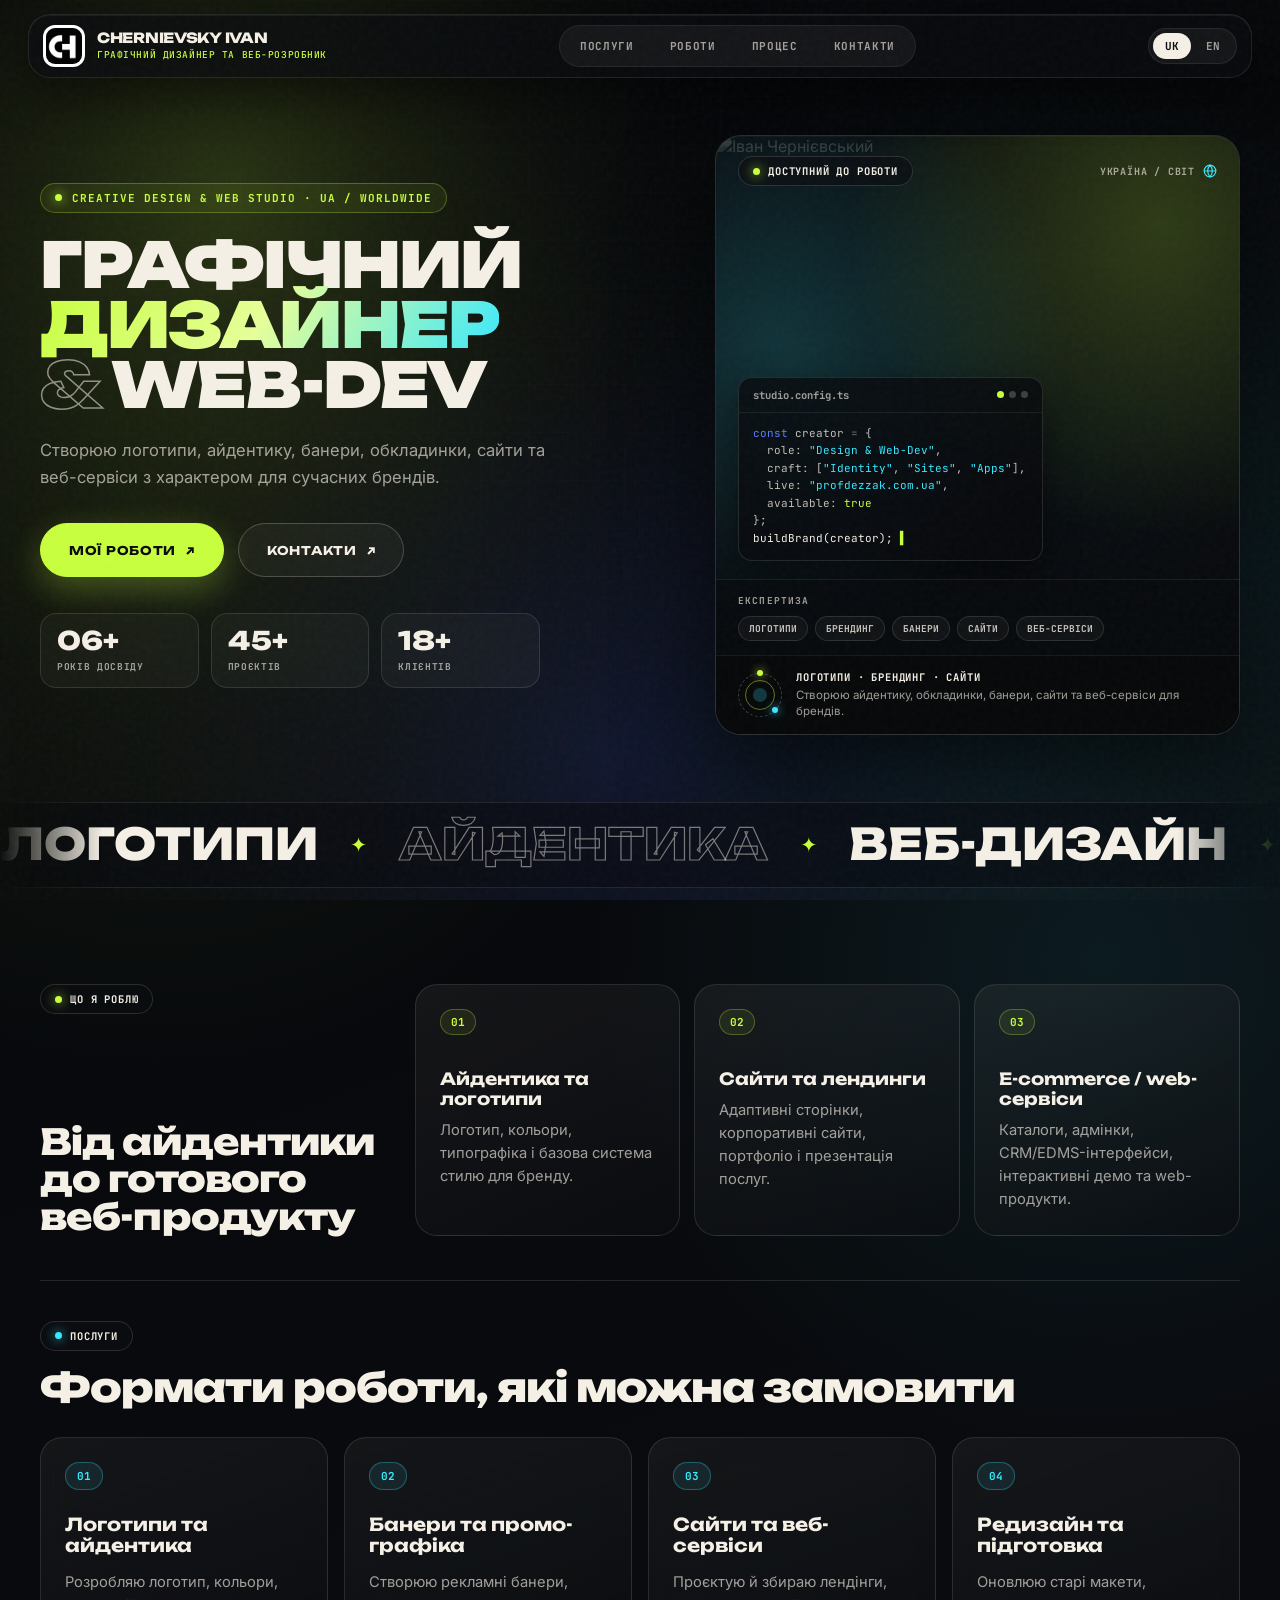
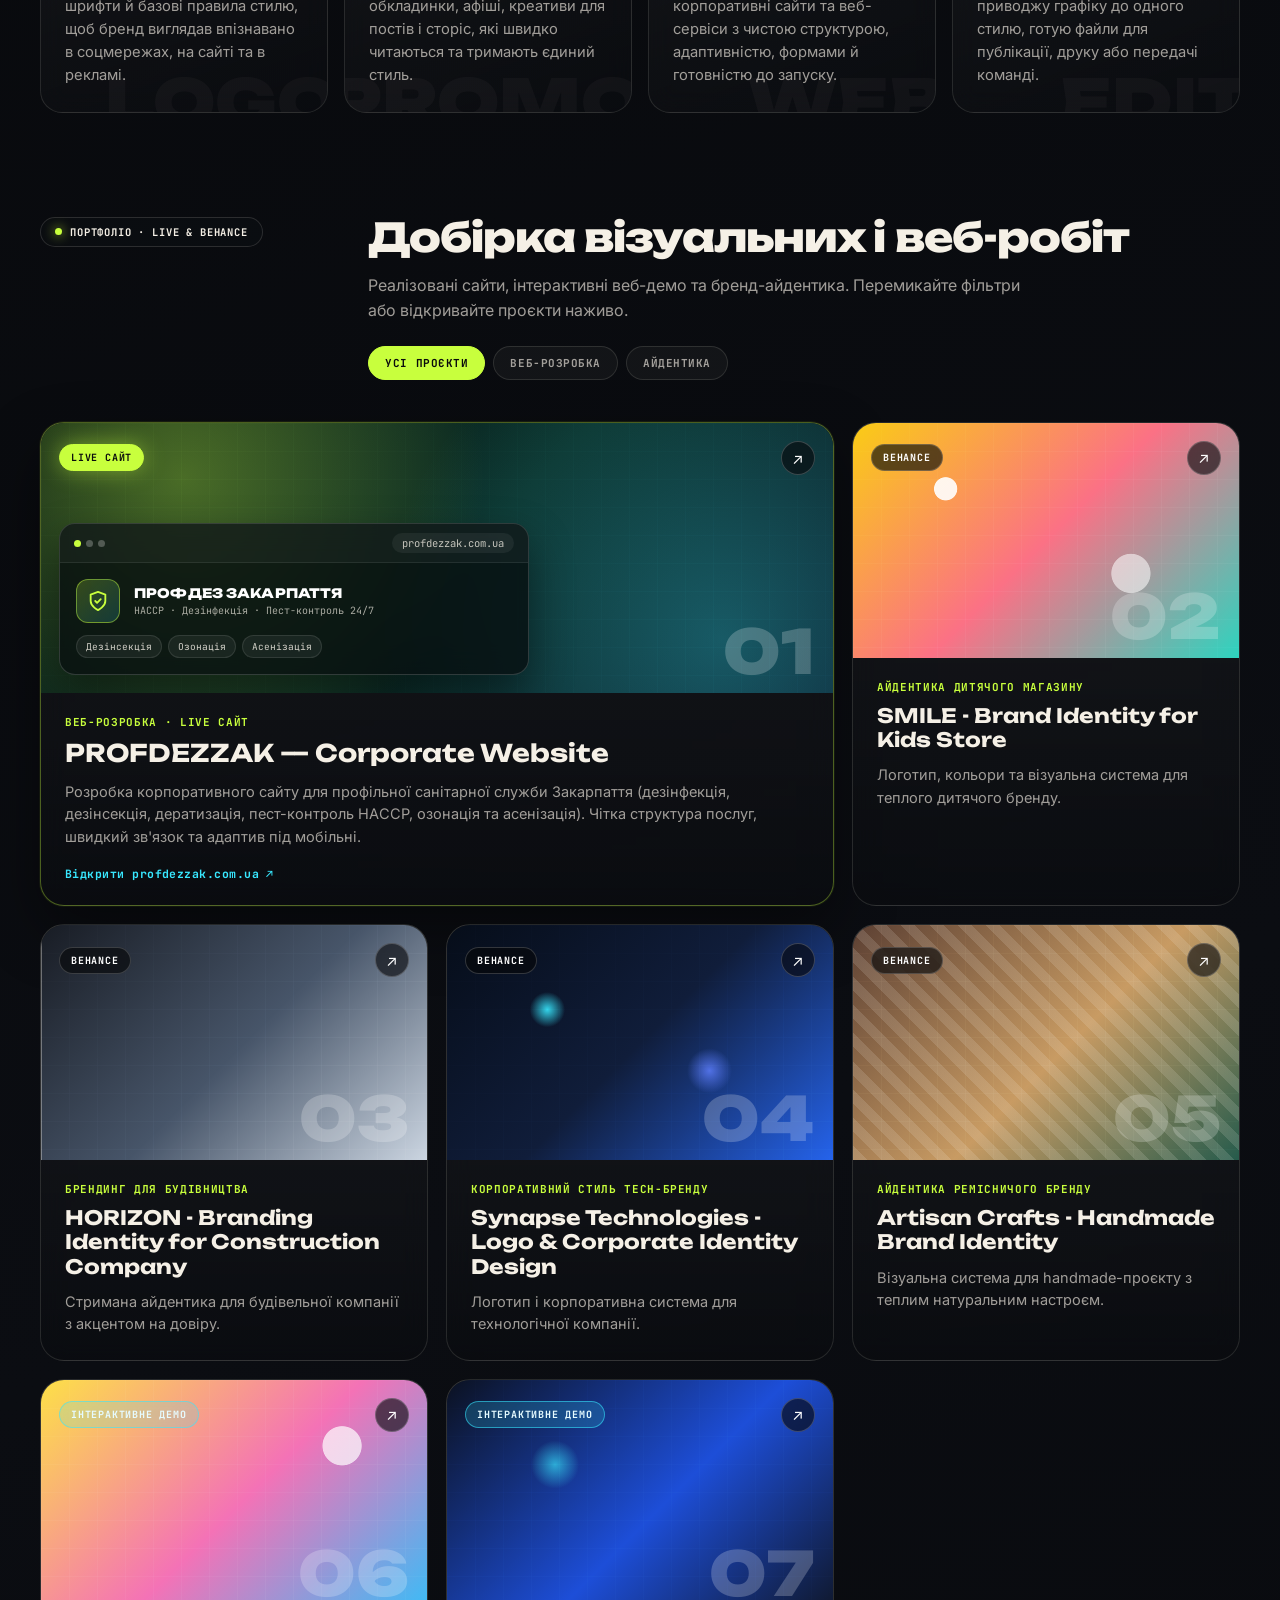
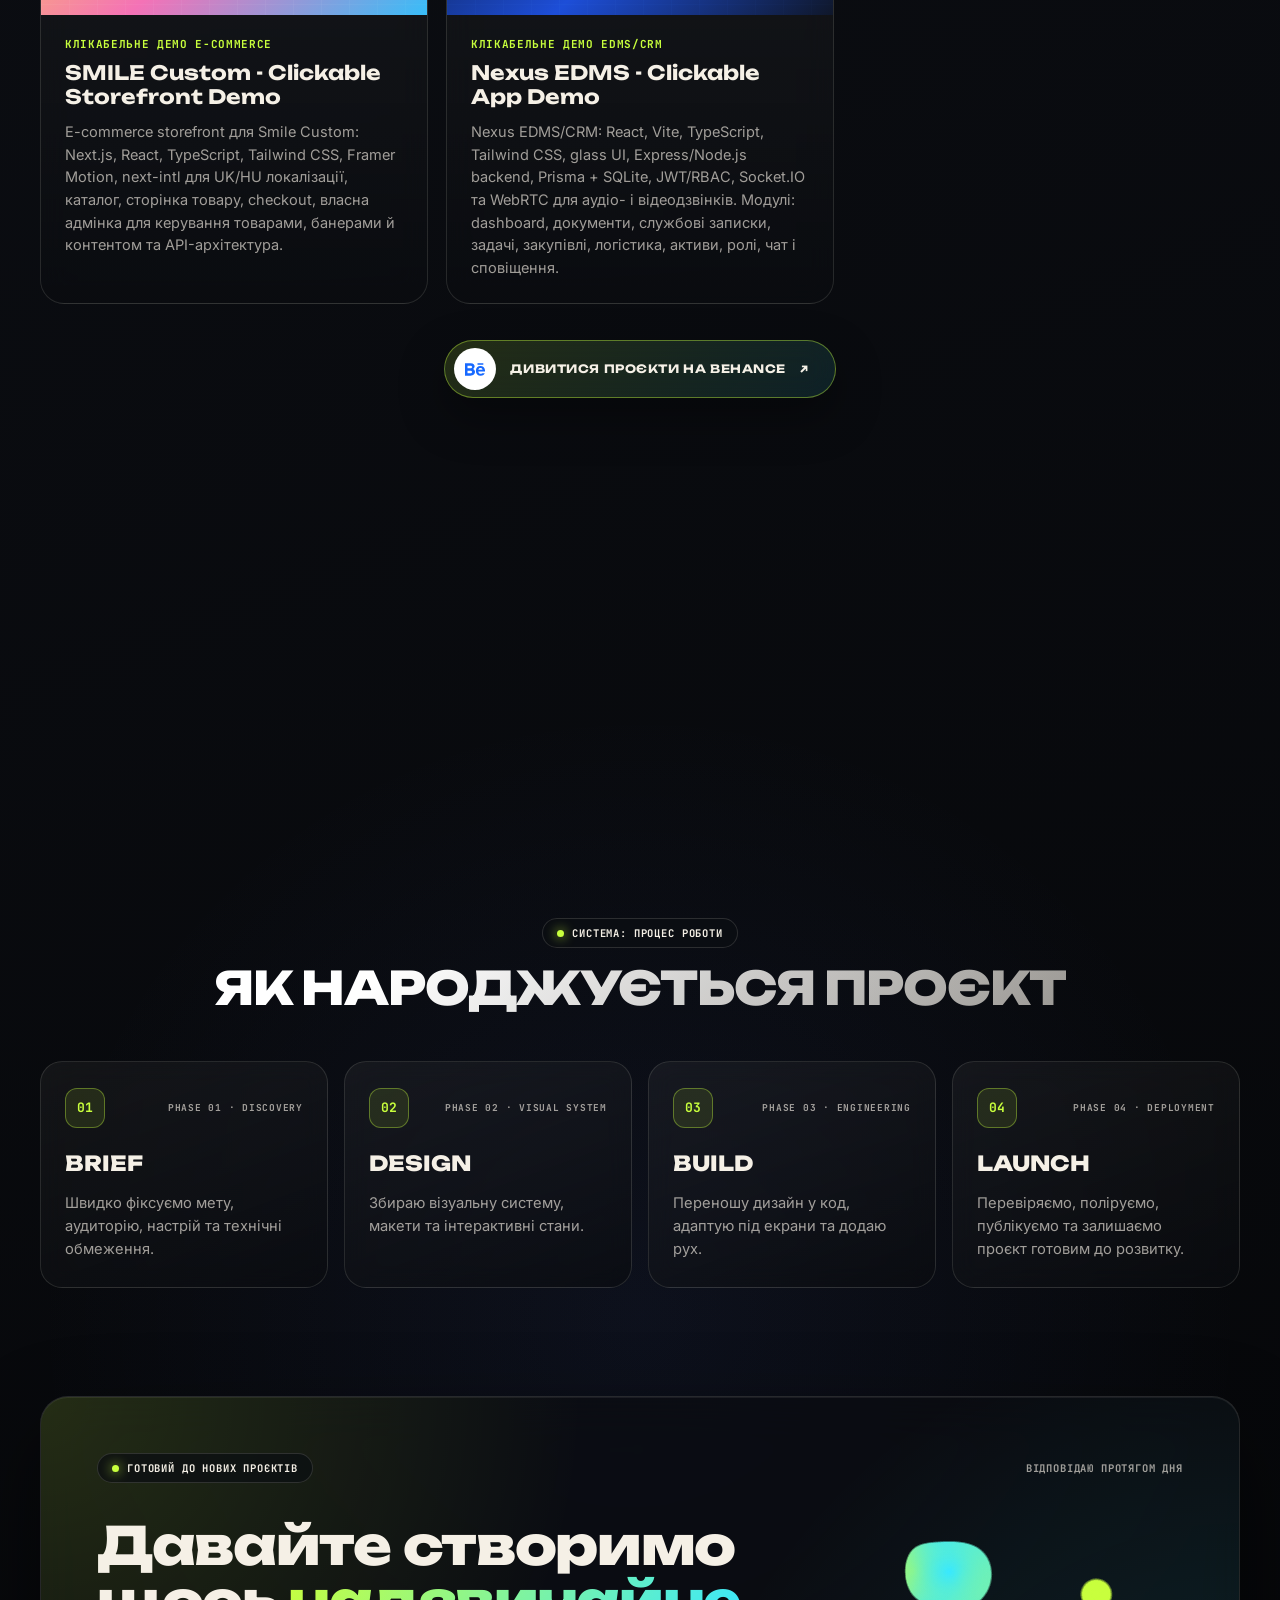
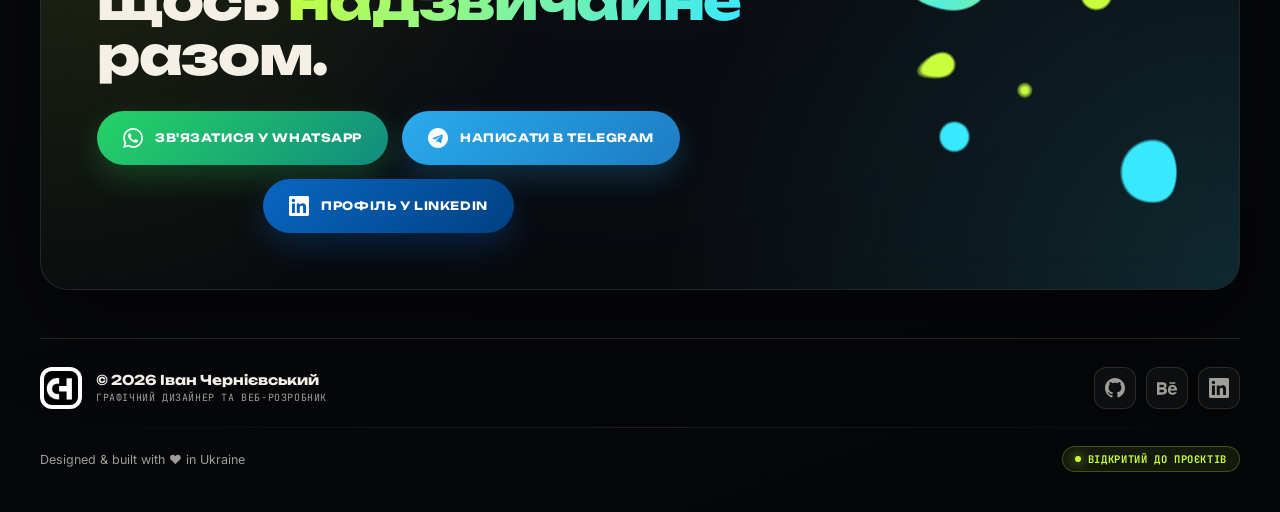
==== commit 4f118972: "update" ====
--- a/index.html
+++ b/index.html
@@ -6,14 +6,19 @@
     <title>Іван Чернієвський — графічний дизайнер та веб-розробник</title>
     <meta
       name="description"
-      content="Портфоліо графічного дизайнера: логотипи, айдентика, брендинг, обкладинки, банери, презентації та промо-графіка."
+      content="Портфоліо графічного дизайнера та веб-розробника: логотипи, айдентика, брендинг, сайти та веб-сервіси."
     />
     <link rel="stylesheet" href="styles.css" />
-    <link rel="preconnect" href="https://fonts.googleapis.com">
-    <link rel="preconnect" href="https://fonts.gstatic.com" crossorigin>
-    <link href="https://fonts.googleapis.com/css2?family=Alex+Brush&family=Outfit:wght@400;700;800;900&family=Inter:wght@400;500;600;700&display=swap" rel="stylesheet">
+    <link rel="preconnect" href="https://fonts.googleapis.com" />
+    <link rel="preconnect" href="https://fonts.gstatic.com" crossorigin />
+    <link
+      href="https://fonts.googleapis.com/css2?family=Inter:wght@400;500;600;700&family=JetBrains+Mono:wght@500;700&family=Unbounded:wght@600;700;800;900&display=swap"
+      rel="stylesheet"
+    />
   </head>
   <body>
+    <div class="scroll-progress" aria-hidden="true"></div>
+    <div class="grain-overlay" aria-hidden="true"></div>
     <canvas id="motion-canvas" aria-hidden="true"></canvas>
 
     <header class="site-header reveal-header">
@@ -23,85 +28,87 @@
         </span>
         <span class="brand-text">
           <strong>Chernievsky Ivan</strong>
-          <small data-i18n="brand-role">Графічний дизайнер та веб-дизайнер</small>
+          <small data-i18n="brand-role">Графічний дизайнер та веб-розробник</small>
         </span>
       </a>
 
       <nav class="site-nav" aria-label="Основна навігація">
-        <a href="#services" data-i18n="nav-services">Послуги</a>
-        <a href="#work" data-i18n="nav-work">Роботи</a>
-        <a href="#process" data-i18n="nav-process">Процес</a>
-        <a href="#contact" data-i18n="nav-contact">Контакти</a>
+        <a href="#services" data-section="services" data-i18n="nav-services">Послуги</a>
+        <a href="#work" data-section="work" data-i18n="nav-work">Роботи</a>
+        <a href="#process" data-section="process" data-i18n="nav-process">Процес</a>
+        <a href="#contact" data-section="contact" data-i18n="nav-contact">Контакти</a>
       </nav>
 
-      <div class="lang-switcher">
-        <button data-lang="uk" onclick="changeLang('uk')" class="active">UK</button>
-        <button data-lang="en" onclick="changeLang('en')">EN</button>
+      <div class="header-actions">
+        <div class="lang-switcher" role="group" aria-label="Перемикач мови">
+          <button type="button" data-lang="uk" onclick="changeLang('uk')" class="active">UK</button>
+          <button type="button" data-lang="en" onclick="changeLang('en')">EN</button>
+        </div>
       </div>
     </header>
 
     <main id="top">
       <section class="hero-dash reveal" aria-labelledby="hero-title">
         <div class="hero-copy-dash">
+          <div class="eyebrow-dash">
+            <span class="status-dot"></span>
+            <span data-i18n="hero-eyebrow">CREATIVE DESIGN &amp; WEB STUDIO · UA / WORLDWIDE</span>
+          </div>
+
           <h1 id="hero-title" class="title-dash" data-i18n="hero-title-dash">
-            ГРАФІЧНИЙ<br/><span class="grad">ДИЗАЙНЕР</span><br/>& WEB-DEV
+            ГРАФІЧНИЙ<br /><span class="grad">ДИЗАЙНЕР</span><br /><span class="amp">&amp;</span> WEB-DEV
           </h1>
+
           <p class="hero-lead-dash" data-i18n="hero-lead-dash">
-            Створюю логотипи, айдентику, банери, обкладинки, сайти та візуальний стиль для брендів.
+            Створюю логотипи, айдентику, банери, обкладинки, сайти та веб-сервіси з характером для сучасних брендів.
           </p>
 
           <div class="hero-actions-dash">
             <a class="btn-dash primary" href="#work">
-              <span data-i18n="btn-view-work">VIEW WORK</span> <span class="arrow">↗</span>
+              <span data-i18n="btn-view-work">МОЇ РОБОТИ</span>
+              <span class="arrow" aria-hidden="true">↗</span>
             </a>
             <a class="btn-dash secondary" href="#contact">
-              <span data-i18n="btn-contact">CONTACT</span> <span class="arrow">↗</span>
+              <span data-i18n="btn-contact">КОНТАКТИ</span>
+              <span class="arrow" aria-hidden="true">↗</span>
             </a>
           </div>
 
           <div class="hero-stats">
-            <div>
+            <div class="stat-pill">
               <strong data-i18n="stat-1-val">06+</strong>
-              <span data-i18n="stat-1-label">YEARS EXPERIENCE</span>
-            </div>
-            <div>
+              <span data-i18n="stat-1-label">РОКІВ ДОСВІДУ</span>
+            </div>
+            <div class="stat-pill">
               <strong data-i18n="stat-2-val">45+</strong>
-              <span data-i18n="stat-2-label">PROJECTS</span>
-            </div>
-            <div>
+              <span data-i18n="stat-2-label">ПРОЄКТІВ</span>
+            </div>
+            <div class="stat-pill">
               <strong data-i18n="stat-3-val">18+</strong>
-              <span data-i18n="stat-3-label">CLIENTS</span>
-            </div>
-          </div>
-        </div>
-
-        <section class="ticker hero-ticker" aria-label="Напрямки роботи">
-          <div class="ticker-track">
-            <span data-i18n="ticker-1">Логотипи</span>
-            <span data-i18n="ticker-2">Айдентика</span>
-            <span data-i18n="ticker-3">Веб-дизайн</span>
-            <span data-i18n="ticker-4">Поліграфія</span>
-            <span data-i18n="ticker-5">Обкладинки</span>
-            <span data-i18n="ticker-6">Банери</span>
-            <span data-i18n="ticker-7">Промо-сайти</span>
-            <span data-i18n="ticker-8">Брендинг</span>
-          </div>
-        </section>
-
-        <div class="hero-visual-dash" aria-label="Портрет">
-          <div class="dash-card">
+              <span data-i18n="stat-3-label">КЛІЄНТІВ</span>
+            </div>
+          </div>
+        </div>
+
+        <div class="hero-visual-dash" aria-label="Візитка студії">
+          <div class="dash-card spotlight-card" data-tilt>
             <div class="dash-bg">
-              <img src="https://github.com/0dych.png?size=800" alt="Avatar bg" />
+              <img src="https://github.com/0dych.png?size=800" alt="Іван Чернієвський" />
               <div class="dash-overlay"></div>
             </div>
-            
+
             <div class="dash-header">
               <div class="badge-dash">
-                <span class="status-dot blue"></span> <span data-i18n="badge-available">AVAILABLE</span>
+                <span class="status-dot"></span>
+                <span data-i18n="badge-available">ДОСТУПНИЙ ДО РОБОТИ</span>
               </div>
               <div class="header-right">
-                <span data-i18n="badge-based">BASED IN WORLDWIDE</span> <span class="globe-icon">
-                  <svg width="14" height="14" viewBox="0 0 24 24" fill="none" stroke="currentColor" stroke-width="2"><circle cx="12" cy="12" r="10"></circle><path d="M2 12h20M12 2a15.3 15.3 0 0 1 4 10 15.3 15.3 0 0 1-4 10 15.3 15.3 0 0 1-4-10 15.3 15.3 0 0 1 4-10z"></path></svg>
+                <span data-i18n="badge-based">УКРАЇНА / СВІТ</span>
+                <span class="globe-icon" aria-hidden="true">
+                  <svg width="14" height="14" viewBox="0 0 24 24" fill="none" stroke="currentColor" stroke-width="2">
+                    <circle cx="12" cy="12" r="10"></circle>
+                    <path d="M2 12h20M12 2a15.3 15.3 0 0 1 4 10 15.3 15.3 0 0 1-4 10 15.3 15.3 0 0 1-4-10 15.3 15.3 0 0 1 4-10z"></path>
+                  </svg>
                 </span>
               </div>
             </div>
@@ -109,26 +116,23 @@
             <div class="dash-center-content">
               <div class="dash-editor-widget">
                 <div class="editor-header">
-                  <span>index.js</span>
-                  <div class="dots"><span></span><span></span><span></span></div>
+                  <span>studio.config.ts</span>
+                  <div class="dots" aria-hidden="true"><span></span><span></span><span></span></div>
                 </div>
                 <div class="editor-body">
-                  <span class="kw">const</span> developer <span class="op">=</span> {<br>
-                  &nbsp;&nbsp;name: <span class="str">"Graphic Designer"</span>,<br>
-                  &nbsp;&nbsp;skills: [<span class="str">"Logos"</span>, <span class="str">"Branding"</span>,<br>
-                  &nbsp;&nbsp;&nbsp;&nbsp;&nbsp;&nbsp;&nbsp;&nbsp;&nbsp;&nbsp;&nbsp;<span class="str">"Banners"</span>, <span class="str">"Websites"</span>,<br>
-                  &nbsp;&nbsp;&nbsp;&nbsp;&nbsp;&nbsp;&nbsp;&nbsp;&nbsp;&nbsp;&nbsp;<span class="str">"Web Services"</span>],<br>
-                  &nbsp;&nbsp;focus: <span class="str">"Visual style<br>&nbsp;&nbsp;&nbsp;&nbsp;&nbsp;&nbsp;&nbsp;&nbsp;&nbsp;and websites"</span>,<br>
-                  &nbsp;&nbsp;available: <span class="kw blue">true</span><br>
-                  };<br><br>
-                  create_visuals();<br>
-                  <span class="cursor">> |</span>
+                  <span class="kw">const</span> creator <span class="op">=</span> {<br />
+                  &nbsp;&nbsp;role: <span class="str">"Design &amp; Web-Dev"</span>,<br />
+                  &nbsp;&nbsp;craft: [<span class="str">"Identity"</span>, <span class="str">"Sites"</span>, <span class="str">"Apps"</span>],<br />
+                  &nbsp;&nbsp;live: <span class="str">"profdezzak.com.ua"</span>,<br />
+                  &nbsp;&nbsp;available: <span class="kw lime">true</span><br />
+                  };<br />
+                  <span class="cmd">buildBrand(creator);</span> <span class="cursor">▌</span>
                 </div>
               </div>
             </div>
 
             <div class="dash-expertise">
-              <span class="ex-title" data-i18n="expertise-title">EXPERTISE</span>
+              <span class="ex-title" data-i18n="expertise-title">ЕКСПЕРТИЗА</span>
               <div class="ex-tags">
                 <span data-i18n="tag-1">ЛОГОТИПИ</span>
                 <span data-i18n="tag-2">БРЕНДИНГ</span>
@@ -139,7 +143,7 @@
             </div>
 
             <div class="dash-footer">
-              <div class="graph-anim">
+              <div class="graph-anim" aria-hidden="true">
                 <div class="g-circle c1"></div>
                 <div class="g-circle c2"></div>
                 <div class="g-circle c3"></div>
@@ -153,132 +157,126 @@
             </div>
           </div>
         </div>
+
+        <section class="ticker hero-ticker" aria-label="Напрямки роботи">
+          <div class="ticker-track">
+            <span data-i18n="ticker-1">Логотипи</span>
+            <span class="ticker-sep" aria-hidden="true">✦</span>
+            <span class="is-outline" data-i18n="ticker-2">Айдентика</span>
+            <span class="ticker-sep" aria-hidden="true">✦</span>
+            <span data-i18n="ticker-3">Веб-дизайн</span>
+            <span class="ticker-sep" aria-hidden="true">✦</span>
+            <span class="is-outline" data-i18n="ticker-4">Поліграфія</span>
+            <span class="ticker-sep" aria-hidden="true">✦</span>
+            <span data-i18n="ticker-5">Обкладинки</span>
+            <span class="ticker-sep" aria-hidden="true">✦</span>
+            <span class="is-outline" data-i18n="ticker-6">Банери</span>
+            <span class="ticker-sep" aria-hidden="true">✦</span>
+            <span data-i18n="ticker-7">Промо-сайти</span>
+            <span class="ticker-sep" aria-hidden="true">✦</span>
+            <span class="is-outline" data-i18n="ticker-8">Брендинг</span>
+            <span class="ticker-sep" aria-hidden="true">✦</span>
+          </div>
+        </section>
       </section>
 
       <section id="services" class="section services-section services-combo reveal" aria-labelledby="quick-offer-title">
         <div class="quick-offer">
-        <div class="quick-offer-head">
-          <div class="badge-dash">
-            <span class="status-dot blue"></span>
-            <span data-i18n="quick-badge">Що я роблю</span>
-          </div>
-          <h2 id="quick-offer-title" data-i18n="quick-title">Від айдентики до готового веб-продукту</h2>
-        </div>
-        <div class="quick-offer-grid">
-          <article class="quick-offer-card reveal-item">
-            <span>01</span>
-            <h3 data-i18n="quick-1-title">Айдентика та логотипи</h3>
-            <p data-i18n="quick-1-desc">Логотип, кольори, типографіка і базова система стилю для бренду.</p>
-          </article>
-          <article class="quick-offer-card reveal-item" style="transition-delay: 90ms">
-            <span>02</span>
-            <h3 data-i18n="quick-2-title">Сайти та лендинги</h3>
-            <p data-i18n="quick-2-desc">Адаптивні сторінки, портфоліо, промо-сайти і презентація послуг.</p>
-          </article>
-          <article class="quick-offer-card reveal-item" style="transition-delay: 180ms">
-            <span>03</span>
-            <h3 data-i18n="quick-3-title">E-commerce / web-сервіси</h3>
-            <p data-i18n="quick-3-desc">Каталоги, адмінки, CRM/EDMS-інтерфейси, інтерактивні демо та web-продукти.</p>
-          </article>
-        </div>
+          <div class="quick-offer-head">
+            <div class="badge-dash">
+              <span class="status-dot"></span>
+              <span data-i18n="quick-badge">Що я роблю</span>
+            </div>
+            <h2 id="quick-offer-title" data-i18n="quick-title">Від айдентики до готового веб-продукту</h2>
+          </div>
+          <div class="quick-offer-grid">
+            <article class="quick-offer-card spotlight-card reveal-item">
+              <span class="card-num">01</span>
+              <h3 data-i18n="quick-1-title">Айдентика та логотипи</h3>
+              <p data-i18n="quick-1-desc">Логотип, кольори, типографіка і базова система стилю для бренду.</p>
+            </article>
+            <article class="quick-offer-card spotlight-card reveal-item" style="transition-delay: 80ms">
+              <span class="card-num">02</span>
+              <h3 data-i18n="quick-2-title">Сайти та лендинги</h3>
+              <p data-i18n="quick-2-desc">Адаптивні сторінки, корпоративні сайти, портфоліо і презентація послуг.</p>
+            </article>
+            <article class="quick-offer-card spotlight-card reveal-item" style="transition-delay: 160ms">
+              <span class="card-num">03</span>
+              <h3 data-i18n="quick-3-title">E-commerce / web-сервіси</h3>
+              <p data-i18n="quick-3-desc">Каталоги, адмінки, CRM/EDMS-інтерфейси, інтерактивні демо та web-продукти.</p>
+            </article>
+          </div>
         </div>
 
         <div class="service-formats" aria-labelledby="services-title">
-        <div class="section-heading">
+          <div class="section-heading">
+            <div class="badge-dash">
+              <span class="status-dot cyan"></span>
+              <span data-i18n="services-badge">Послуги</span>
+            </div>
+            <h2 id="services-title" data-i18n="services-title">Формати роботи, які можна замовити</h2>
+          </div>
+
+          <div class="services-grid">
+            <article class="spotlight-card reveal-item" data-service-mark="LOGO">
+              <span class="service-index">01</span>
+              <h3 data-i18n="srv-1-title">Логотипи та айдентика</h3>
+              <p data-i18n="srv-1-desc">Розробляю логотип, кольори, шрифти й базові правила стилю, щоб бренд виглядав впізнавано в соцмережах, на сайті та в рекламі.</p>
+            </article>
+            <article class="spotlight-card reveal-item" data-service-mark="PROMO" style="transition-delay: 90ms">
+              <span class="service-index">02</span>
+              <h3 data-i18n="srv-2-title">Банери та промо-графіка</h3>
+              <p data-i18n="srv-2-desc">Створюю рекламні банери, обкладинки, афіші, креативи для постів і сторіс, які швидко читаються та тримають єдиний стиль.</p>
+            </article>
+            <article class="spotlight-card reveal-item" data-service-mark="WEB" style="transition-delay: 180ms">
+              <span class="service-index">03</span>
+              <h3 data-i18n="srv-3-title">Сайти та веб-сервіси</h3>
+              <p data-i18n="srv-3-desc">Проєктую й збираю лендінги, корпоративні сайти та веб-сервіси з чистою структурою, адаптивністю, формами й готовністю до запуску.</p>
+            </article>
+            <article class="spotlight-card reveal-item" data-service-mark="EDIT" style="transition-delay: 270ms">
+              <span class="service-index">04</span>
+              <h3 data-i18n="srv-4-title">Редизайн та підготовка</h3>
+              <p data-i18n="srv-4-desc">Оновлюю старі макети, приводжу графіку до одного стилю, готую файли для публікації, друку або передачі команді.</p>
+            </article>
+          </div>
+        </div>
+      </section>
+
+      <section id="work" class="section work-section reveal" aria-labelledby="work-title">
+        <div class="section-heading work-heading">
           <div class="badge-dash">
             <span class="status-dot"></span>
-            <span data-i18n="services-badge">Послуги</span>
-          </div>
-          <h2 id="services-title" data-i18n="services-title">Формати роботи, які можна замовити</h2>
-        </div>
-
-        <div class="services-grid">
-          <article class="reveal-item" data-service-mark="LOGO">
-            <span class="service-index">01</span>
-            <h3 data-i18n="srv-1-title">Логотипи та айдентика</h3>
-            <p data-i18n="srv-1-desc">Розробляю логотип, кольори, шрифти й базові правила стилю, щоб бренд виглядав впізнавано в соцмережах, на сайті та в рекламі.</p>
-          </article>
-          <article class="reveal-item" data-service-mark="PROMO" style="transition-delay: 100ms">
-            <span class="service-index">02</span>
-            <h3 data-i18n="srv-2-title">Банери та промо-графіка</h3>
-            <p data-i18n="srv-2-desc">Створюю рекламні банери, обкладинки, афіші, креативи для постів і сторіс, які швидко читаються та тримають єдиний стиль.</p>
-          </article>
-          <article class="reveal-item" data-service-mark="WEB" style="transition-delay: 200ms">
-            <span class="service-index">03</span>
-            <h3 data-i18n="srv-3-title">Сайти та веб-сервіси</h3>
-            <p data-i18n="srv-3-desc">Проєктую й збираю лендінги, портфоліо та прості веб-сервіси з чистою структурою, адаптивністю, формами й готовністю до запуску.</p>
-          </article>
-          <article class="reveal-item" data-service-mark="EDIT" style="transition-delay: 300ms">
-            <span class="service-index">04</span>
-            <h3 data-i18n="srv-4-title">Редизайн та підготовка</h3>
-            <p data-i18n="srv-4-desc">Оновлюю старі макети, приводжу графіку до одного стилю, готую файли для публікації, друку або передачі команді.</p>
-          </article>
-        </div>
-        </div>
-      </section>
-
-      <section id="work" class="section work-section reveal" aria-labelledby="work-title">
-        <div class="section-heading">
-          <div class="badge-dash">
-            <span class="status-dot blue"></span>
-            <span>Behance portfolio</span>
-          </div>
-          <div>
-            <h2 id="work-title" data-i18n="work-title">Добірка візуальних робіт</h2>
-            <p class="section-lead" data-i18n="work-lead">Логотипи, айдентика, промо-графіка та веб-дизайн зібрані в одному профілі. Натисніть на Behance, щоб переглянути більше проєктів.</p>
-          </div>
-        </div>
-
-        <div class="work-grid featured-work-grid">
-          <a class="work-card large reveal-item" href="https://www.behance.net/gallery/248391417/SMILE-Brand-Identity-for-Kids-Store" target="_blank" rel="noreferrer">
-            <div class="card-media smile-media">
-              <span>01</span>
-            </div>
-            <div class="work-card-body">
-              <p data-i18n="work-1-cat">Kids store identity</p>
-              <h3 data-i18n="work-1-title">Логотипи, айдентика та візуальні системи з характером</h3>
-            </div>
-          </a>
-
-          <a class="work-card reveal-item" href="https://www.behance.net/gallery/248388401/HORIZON-Branding-Identity-for-Construction-Company" target="_blank" rel="noreferrer" style="transition-delay: 100ms">
-            <div class="card-media horizon-media">
-              <span>02</span>
-            </div>
-            <div class="work-card-body">
-              <p data-i18n="work-2-cat">Construction branding</p>
-              <h3 data-i18n="work-2-title">Банери, обкладинки та промо-графіка для бізнесу</h3>
-            </div>
-          </a>
-
-          <a class="work-card reveal-item" href="https://www.behance.net/gallery/248386155/Synapse-Technologies-Logo-Corporate-Identity-Design" target="_blank" rel="noreferrer" style="transition-delay: 200ms">
-            <div class="card-media synapse-media">
-              <span>03</span>
-            </div>
-            <div class="work-card-body">
-              <p data-i18n="work-3-cat">Tech corporate identity</p>
-              <h3 data-i18n="work-3-title">Оформлення соцмереж, презентацій та рекламних матеріалів</h3>
-            </div>
-          </a>
-
-          <a class="work-card reveal-item" href="https://www.behance.net/gallery/247963889/Artisan-Crafts" target="_blank" rel="noreferrer" style="transition-delay: 300ms">
-            <div class="card-media artisan-media">
-              <span>04</span>
-            </div>
-            <div class="work-card-body">
-              <p data-i18n="work-4-cat">Craft brand identity</p>
-              <h3 data-i18n="work-4-title">Artisan Crafts - Handmade Brand Identity</h3>
-            </div>
-          </a>
-        </div>
+            <span data-i18n="work-badge">Портфоліо · Live &amp; Behance</span>
+          </div>
+          <div class="work-heading-content">
+            <h2 id="work-title" data-i18n="work-title">Добірка візуальних і веб-робіт</h2>
+            <p class="section-lead" data-i18n="work-lead">Реалізовані сайти, інтерактивні веб-демо та бренд-айдентика. Перемикайте фільтри або відкривайте проєкти наживо.</p>
+            <div class="work-filters" role="tablist" aria-label="Фільтр проєктів">
+              <button type="button" class="work-filter-btn active" data-filter="all" data-i18n="filter-all">Усі проєкти</button>
+              <button type="button" class="work-filter-btn" data-filter="web" data-i18n="filter-web">Веб-розробка</button>
+              <button type="button" class="work-filter-btn" data-filter="branding" data-i18n="filter-branding">Айдентика</button>
+            </div>
+          </div>
+        </div>
+
+        <div class="work-grid featured-work-grid"></div>
+
+        <div class="work-mobile-toggle">
+          <button type="button" id="work-expand-btn" class="work-expand-btn" aria-expanded="false">
+            <span data-i18n="work-show-more">Показати всі проєкти</span>
+            <span class="expand-count"></span>
+          </button>
+        </div>
+
         <div class="work-cta">
           <a class="behance-button" href="https://www.behance.net/ichernievsky" target="_blank" rel="noreferrer">
             <span class="behance-mark" aria-hidden="true">
-              <svg viewBox="0 0 24 24" width="22" height="22" fill="currentColor">
+              <svg viewBox="0 0 24 24" width="20" height="20" fill="currentColor">
                 <path d="M22 7h-7v-2h7v2zm1.726 10c-.442 1.297-2.029 3-5.101 3-3.074 0-5.564-1.729-5.564-5.675 0-3.91 2.325-5.92 5.466-5.92 3.082 0 4.964 1.782 5.375 4.426.078.506.109 1.188.095 2.14h-8.027c.13 3.211 3.483 3.312 4.588 2.029h3.168zm-7.686-4h4.965c-.105-1.547-1.136-2.219-2.477-2.219-1.466 0-2.277.768-2.488 2.219zm-9.574 6.988h-6.466v-14.967h6.953c5.476.081 5.58 5.444 2.72 6.906 3.461 1.26 3.577 8.061-3.207 8.061zm-3.466-8.988h3.584c2.508 0 2.906-3-.312-3h-3.272v3zm3.391 3h-3.391v3.016h3.341c3.055 0 2.868-3.016.05-3.016z"/>
               </svg>
             </span>
             <span data-i18n="work-behance-btn">ДИВИТИСЯ ПРОЄКТИ НА BEHANCE</span>
-            <span class="arrow">↗</span>
+            <span class="arrow" aria-hidden="true">↗</span>
           </a>
         </div>
       </section>
@@ -286,7 +284,7 @@
       <section class="section github-section reveal" aria-labelledby="github-title">
         <div class="section-heading">
           <div class="badge-dash">
-            <span class="status-dot"></span>
+            <span class="status-dot cyan"></span>
             <span>GitHub / 0dych</span>
           </div>
           <h2 id="github-title" data-i18n="github-title">Останні публічні репозиторії</h2>
@@ -302,78 +300,47 @@
         <div class="section-heading-dash">
           <div class="badge-dash">
             <span class="status-dot"></span>
-            <span data-i18n="status-workflow">SYSTEM: EXECUTION PROCESS</span>
+            <span data-i18n="status-workflow">СИСТЕМА: ПРОЦЕС РОБОТИ</span>
           </div>
           <h2 id="process-title" class="title-dash-small" data-i18n="process-title">Як народжується проєкт</h2>
         </div>
 
-        <div class="workflow-wrap">
-
-          <div class="workflow-step reveal-item">
-            <div class="step-num"><span>01</span></div>
-            <div class="step-content">
-              <div class="step-tag">PHASE 01: DISCOVERY</div>
-              <h3 class="step-title">Brief</h3>
-              <p class="step-desc" data-i18n="prc-1-desc">Швидко фіксуємо мету, аудиторію, настрій та технічні обмеження.</p>
-            </div>
-            <div class="step-connector" aria-hidden="true">
-              <svg viewBox="0 0 40 80" fill="none" xmlns="http://www.w3.org/2000/svg" overflow="visible">
-                <defs>
-                  <marker id="arr1" markerWidth="8" markerHeight="8" refX="4" refY="4" orient="auto">
-                    <path d="M0,0 L8,4 L0,8 Z" fill="var(--cyan)"/>
-                  </marker>
-                </defs>
-                <path class="connector-path c1" d="M 20,2 C 42,20 42,60 20,78" stroke="var(--cyan)" stroke-width="2" stroke-linecap="round" marker-end="url(#arr1)"/>
-              </svg>
-            </div>
-          </div>
-
-          <div class="workflow-step reveal-item">
-            <div class="step-num"><span>02</span></div>
-            <div class="step-content">
-              <div class="step-tag">PHASE 02: VISUAL SYSTEM</div>
-              <h3 class="step-title">Design</h3>
-              <p class="step-desc" data-i18n="prc-2-desc">Збираю візуальну систему, макети та інтерактивні стани.</p>
-            </div>
-            <div class="step-connector" aria-hidden="true">
-              <svg viewBox="0 0 40 80" fill="none" xmlns="http://www.w3.org/2000/svg" overflow="visible">
-                <defs>
-                  <marker id="arr2" markerWidth="8" markerHeight="8" refX="4" refY="4" orient="auto">
-                    <path d="M0,0 L8,4 L0,8 Z" fill="var(--coral)"/>
-                  </marker>
-                </defs>
-                <path class="connector-path c2" d="M 20,2 C 42,20 42,60 20,78" stroke="var(--coral)" stroke-width="2" stroke-linecap="round" marker-end="url(#arr2)"/>
-              </svg>
-            </div>
-          </div>
-
-          <div class="workflow-step reveal-item">
-            <div class="step-num"><span>03</span></div>
-            <div class="step-content">
-              <div class="step-tag">PHASE 03: ENGINEERING</div>
-              <h3 class="step-title">Build</h3>
-              <p class="step-desc" data-i18n="prc-3-desc">Переношу дизайн у код, адаптую під екрани та додаю рух.</p>
-            </div>
-            <div class="step-connector" aria-hidden="true">
-              <svg viewBox="0 0 40 80" fill="none" xmlns="http://www.w3.org/2000/svg" overflow="visible">
-                <defs>
-                  <marker id="arr3" markerWidth="8" markerHeight="8" refX="4" refY="4" orient="auto">
-                    <path d="M0,0 L8,4 L0,8 Z" fill="var(--pink)"/>
-                  </marker>
-                </defs>
-                <path class="connector-path c3" d="M 20,2 C 42,20 42,60 20,78" stroke="var(--pink)" stroke-width="2" stroke-linecap="round" marker-end="url(#arr3)"/>
-              </svg>
-            </div>
-          </div>
-
-          <div class="workflow-step reveal-item">
-            <div class="step-num"><span>04</span></div>
-            <div class="step-content">
-              <div class="step-tag">PHASE 04: DEPLOYMENT</div>
-              <h3 class="step-title">Launch</h3>
-              <p class="step-desc" data-i18n="prc-4-desc">Перевіряємо, поліруємо, публікуємо та залишаємо проєкт готовим до розвитку.</p>
-            </div>
-          </div>
+        <div class="workflow-grid">
+          <article class="workflow-step spotlight-card reveal-item">
+            <div class="step-top">
+              <div class="step-num"><span>01</span></div>
+              <div class="step-tag">PHASE 01 · DISCOVERY</div>
+            </div>
+            <h3 class="step-title">Brief</h3>
+            <p class="step-desc" data-i18n="prc-1-desc">Швидко фіксуємо мету, аудиторію, настрій та технічні обмеження.</p>
+          </article>
+
+          <article class="workflow-step spotlight-card reveal-item" style="transition-delay: 80ms">
+            <div class="step-top">
+              <div class="step-num"><span>02</span></div>
+              <div class="step-tag">PHASE 02 · VISUAL SYSTEM</div>
+            </div>
+            <h3 class="step-title">Design</h3>
+            <p class="step-desc" data-i18n="prc-2-desc">Збираю візуальну систему, макети та інтерактивні стани.</p>
+          </article>
+
+          <article class="workflow-step spotlight-card reveal-item" style="transition-delay: 160ms">
+            <div class="step-top">
+              <div class="step-num"><span>03</span></div>
+              <div class="step-tag">PHASE 03 · ENGINEERING</div>
+            </div>
+            <h3 class="step-title">Build</h3>
+            <p class="step-desc" data-i18n="prc-3-desc">Переношу дизайн у код, адаптую під екрани та додаю рух.</p>
+          </article>
+
+          <article class="workflow-step spotlight-card reveal-item" style="transition-delay: 240ms">
+            <div class="step-top">
+              <div class="step-num"><span>04</span></div>
+              <div class="step-tag">PHASE 04 · DEPLOYMENT</div>
+            </div>
+            <h3 class="step-title">Launch</h3>
+            <p class="step-desc" data-i18n="prc-4-desc">Перевіряємо, поліруємо, публікуємо та залишаємо проєкт готовим до розвитку.</p>
+          </article>
         </div>
       </section>
 
@@ -382,29 +349,37 @@
           <div class="contact-header-dash">
             <div class="badge-dash">
               <span class="status-dot"></span>
-              <span data-i18n="badge-status">READY FOR NEW PROJECTS</span>
-            </div>
-          </div>
-          
+              <span data-i18n="badge-status">ГОТОВИЙ ДО НОВИХ ПРОЄКТІВ</span>
+            </div>
+            <span class="contact-loc" data-i18n="contact-response">ВІДПОВІДАЮ ПРОТЯГОМ ДНЯ</span>
+          </div>
+
           <div class="contact-main">
             <div class="contact-main-text">
               <h2 id="contact-title" class="contact-title-dash" data-i18n="contact-title">
-                Let's build something <span class="grad">extraordinary</span> together.
+                Давайте створимо щось <span class="grad">надзвичайне</span> разом.
               </h2>
-              
+
               <div class="contact-actions">
                 <a class="contact-link-dash whatsapp" href="https://wa.me/380964098097" target="_blank" rel="noreferrer">
-                  <svg viewBox="0 0 24 24" width="20" height="20" fill="currentColor">
+                  <svg viewBox="0 0 24 24" width="20" height="20" fill="currentColor" aria-hidden="true">
                     <path d="M17.472 14.382c-.297-.149-1.758-.867-2.03-.967-.273-.099-.471-.148-.67.15-.197.297-.767.966-.94 1.164-.173.199-.347.223-.644.075-.297-.15-1.255-.463-2.39-1.475-.883-.788-1.48-1.761-1.653-2.059-.173-.297-.018-.458.13-.606.134-.133.298-.347.446-.52.149-.174.198-.298.298-.497.099-.198.05-.371-.025-.52-.075-.149-.669-1.612-.916-2.207-.242-.579-.487-.5-.669-.51a12.8 12.8 0 0 0-.57-.01c-.198 0-.52.074-.792.372-.272.297-1.04 1.016-1.04 2.479 0 1.462 1.065 2.875 1.213 3.074.149.198 2.096 3.2 5.077 4.487.709.306 1.262.489 1.694.625.712.227 1.36.195 1.871.118.571-.085 1.758-.719 2.006-1.413.248-.694.248-1.289.173-1.413-.074-.124-.272-.198-.57-.347m-5.421 7.403h-.004a9.87 9.87 0 0 1-5.031-1.378l-.361-.214-3.741.982.998-3.648-.235-.374a9.86 9.86 0 0 1-1.51-5.26c.001-5.45 4.436-9.884 9.888-9.884 2.64 0 5.122 1.03 6.988 2.898a9.825 9.825 0 0 1 2.893 6.994c-.003 5.45-4.437 9.884-9.885 9.884m8.413-18.297A11.815 11.815 0 0 0 12.05 0C5.495 0 .16 5.335.157 11.892c0 2.096.547 4.142 1.588 5.945L.057 24l6.305-1.654a11.882 11.882 0 0 0 5.683 1.448h.005c6.554 0 11.89-5.335 11.893-11.893a11.821 11.821 0 0 0-3.48-8.413Z"/>
                   </svg>
-                  <span data-i18n="contact-btn">GET IN TOUCH ON WHATSAPP</span>
+                  <span data-i18n="contact-btn">ЗВ'ЯЗАТИСЯ У WHATSAPP</span>
                 </a>
-                
+
                 <a class="contact-link-dash telegram" href="https://t.me/epicdramma" target="_blank" rel="noreferrer">
-                  <svg viewBox="0 0 24 24" width="20" height="20" fill="currentColor">
+                  <svg viewBox="0 0 24 24" width="20" height="20" fill="currentColor" aria-hidden="true">
                     <path d="M12 0C5.373 0 0 5.373 0 12s5.373 12 12 12 12-5.373 12-12S18.627 0 12 0zm5.894 8.221l-1.97 9.28c-.145.658-.537.818-1.084.508l-3-2.21-1.446 1.394c-.14.14-.28.28-.48.28l.19-2.85 5.177-4.677c.225-.225-.05-.35-.35-.15l-6.398 4.025-2.76-.864c-.603-.189-.614-.603.126-.893l10.783-4.156c.5-.189.938.113.712 1.253z"/>
                   </svg>
-                  <span data-i18n="contact-tg-btn">MESSAGE ON TELEGRAM</span>
+                  <span data-i18n="contact-tg-btn">НАПИСАТИ В TELEGRAM</span>
+                </a>
+
+                <a class="contact-link-dash linkedin" href="https://www.linkedin.com/in/7chernievsky/" target="_blank" rel="noreferrer">
+                  <svg viewBox="0 0 24 24" width="20" height="20" fill="currentColor" aria-hidden="true">
+                    <path d="M20.447 20.452h-3.554v-5.569c0-1.328-.027-3.037-1.852-3.037-1.853 0-2.136 1.445-2.136 2.939v5.667H9.351V9h3.414v1.561h.046c.477-.9 1.637-1.85 3.37-1.85 3.601 0 4.267 2.37 4.267 5.455v6.286zM5.337 7.433a2.062 2.062 0 0 1-2.063-2.065 2.064 2.064 0 1 1 2.063 2.065zm1.782 13.019H3.555V9h3.564v11.452zM22.225 0H1.771C.792 0 0 .774 0 1.729v20.542C0 23.227.792 24 1.771 24h20.451C23.2 24 24 23.227 24 22.271V1.729C24 .774 23.2 0 22.222 0h.003z"/>
+                  </svg>
+                  <span data-i18n="contact-li-btn">ПРОФІЛЬ У LINKEDIN</span>
                 </a>
               </div>
             </div>
@@ -415,7 +390,6 @@
               </div>
             </div>
           </div>
-          
         </div>
       </section>
     </main>
@@ -429,25 +403,60 @@
             </span>
             <div class="footer-brand-text">
               <strong class="footer-name" data-i18n="footer-copy">© 2026 Іван Чернієвський</strong>
-              <span class="footer-tagline" data-i18n="brand-role">Графічний дизайнер та веб-дизайнер</span>
+              <span class="footer-tagline" data-i18n="brand-role">Графічний дизайнер та веб-розробник</span>
             </div>
           </div>
           <div class="footer-icons">
             <a href="https://github.com/0dych" target="_blank" rel="noreferrer" aria-label="GitHub">
-              <svg viewBox="0 0 24 24" width="22" height="22" fill="currentColor"><path d="M12 0c-6.626 0-12 5.373-12 12 0 5.302 3.438 9.8 8.207 11.387.599.111.793-.261.793-.577v-2.234c-3.338.726-4.033-1.416-4.033-1.416-.546-1.387-1.333-1.756-1.333-1.756-1.089-.745.083-.729.083-.729 1.205.084 1.839 1.237 1.839 1.237 1.07 1.834 2.807 1.304 3.492.997.107-.775.418-1.305.762-1.604-2.665-.305-5.467-1.334-5.467-5.931 0-1.311.469-2.381 1.236-3.221-.124-.303-.535-1.524.117-3.176 0 0 1.008-.322 3.301 1.23.957-.266 1.983-.399 3.003-.404 1.02.005 2.047.138 3.006.404 2.291-1.552 3.297-1.23 3.297-1.23.653 1.653.242 2.874.118 3.176.77.84 1.235 1.911 1.235 3.221 0 4.609-2.807 5.624-5.479 5.921.43.372.823 1.102.823 2.222v3.293c0 .319.192.694.801.576 4.765-1.589 8.199-6.086 8.199-11.386 0-6.627-5.373-12-12-12z"/></svg>
+              <svg viewBox="0 0 24 24" width="20" height="20" fill="currentColor"><path d="M12 0c-6.626 0-12 5.373-12 12 0 5.302 3.438 9.8 8.207 11.387.599.111.793-.261.793-.577v-2.234c-3.338.726-4.033-1.416-4.033-1.416-.546-1.387-1.333-1.756-1.333-1.756-1.089-.745.083-.729.083-.729 1.205.084 1.839 1.237 1.839 1.237 1.07 1.834 2.807 1.304 3.492.997.107-.775.418-1.305.762-1.604-2.665-.305-5.467-1.334-5.467-5.931 0-1.311.469-2.381 1.236-3.221-.124-.303-.535-1.524.117-3.176 0 0 1.008-.322 3.301 1.23.957-.266 1.983-.399 3.003-.404 1.02.005 2.047.138 3.006.404 2.291-1.552 3.297-1.23 3.297-1.23.653 1.653.242 2.874.118 3.176.77.84 1.235 1.911 1.235 3.221 0 4.609-2.807 5.624-5.479 5.921.43.372.823 1.102.823 2.222v3.293c0 .319.192.694.801.576 4.765-1.589 8.199-6.086 8.199-11.386 0-6.627-5.373-12-12-12z"/></svg>
             </a>
             <a href="https://www.behance.net/ichernievsky" target="_blank" rel="noreferrer" aria-label="Behance">
-              <svg viewBox="0 0 24 24" width="22" height="22" fill="currentColor"><path d="M22 7h-7v-2h7v2zm1.726 10c-.442 1.297-2.029 3-5.101 3-3.074 0-5.564-1.729-5.564-5.675 0-3.91 2.325-5.92 5.466-5.92 3.082 0 4.964 1.782 5.375 4.426.078.506.109 1.188.095 2.14h-8.027c.13 3.211 3.483 3.312 4.588 2.029h3.168zm-7.686-4h4.965c-.105-1.547-1.136-2.219-2.477-2.219-1.466 0-2.277.768-2.488 2.219zm-9.574 6.988h-6.466v-14.967h6.953c5.476.081 5.58 5.444 2.72 6.906 3.461 1.26 3.577 8.061-3.207 8.061zm-3.466-8.988h3.584c2.508 0 2.906-3-.312-3h-3.272v3zm3.391 3h-3.391v3.016h3.341c3.055 0 2.868-3.016.05-3.016z"/></svg>
+              <svg viewBox="0 0 24 24" width="20" height="20" fill="currentColor"><path d="M22 7h-7v-2h7v2zm1.726 10c-.442 1.297-2.029 3-5.101 3-3.074 0-5.564-1.729-5.564-5.675 0-3.91 2.325-5.92 5.466-5.92 3.082 0 4.964 1.782 5.375 4.426.078.506.109 1.188.095 2.14h-8.027c.13 3.211 3.483 3.312 4.588 2.029h3.168zm-7.686-4h4.965c-.105-1.547-1.136-2.219-2.477-2.219-1.466 0-2.277.768-2.488 2.219zm-9.574 6.988h-6.466v-14.967h6.953c5.476.081 5.58 5.444 2.72 6.906 3.461 1.26 3.577 8.061-3.207 8.061zm-3.466-8.988h3.584c2.508 0 2.906-3-.312-3h-3.272v3zm3.391 3h-3.391v3.016h3.341c3.055 0 2.868-3.016.05-3.016z"/></svg>
+            </a>
+            <a href="https://www.linkedin.com/in/7chernievsky/" target="_blank" rel="noreferrer" aria-label="LinkedIn">
+              <svg viewBox="0 0 24 24" width="20" height="20" fill="currentColor"><path d="M20.447 20.452h-3.554v-5.569c0-1.328-.027-3.037-1.852-3.037-1.853 0-2.136 1.445-2.136 2.939v5.667H9.351V9h3.414v1.561h.046c.477-.9 1.637-1.85 3.37-1.85 3.601 0 4.267 2.37 4.267 5.455v6.286zM5.337 7.433a2.062 2.062 0 0 1-2.063-2.065 2.064 2.064 0 1 1 2.063 2.065zm1.782 13.019H3.555V9h3.564v11.452zM22.225 0H1.771C.792 0 0 .774 0 1.729v20.542C0 23.227.792 24 1.771 24h20.451C23.2 24 24 23.227 24 22.271V1.729C24 .774 23.2 0 22.222 0h.003z"/></svg>
             </a>
           </div>
         </div>
         <div class="footer-divider"></div>
         <div class="footer-bottom">
           <span class="footer-made">Designed &amp; built with ♥ in Ukraine</span>
-          <span class="footer-status"><span class="status-dot" style="width:6px;height:6px;"></span> Open for projects</span>
+          <span class="footer-status"><span class="status-dot" style="width:6px;height:6px;"></span> <span data-i18n="footer-open">Open for projects</span></span>
         </div>
       </div>
     </footer>
+
+    <!-- Mobile Floating Bottom Dock -->
+    <nav class="mobile-dock" aria-label="Мобільна навігація">
+      <a href="#services" data-section="services">
+        <svg viewBox="0 0 24 24" width="18" height="18" fill="none" stroke="currentColor" stroke-width="2" stroke-linecap="round" stroke-linejoin="round" aria-hidden="true">
+          <rect x="3" y="3" width="7" height="7" rx="1.5" />
+          <rect x="14" y="3" width="7" height="7" rx="1.5" />
+          <rect x="3" y="14" width="7" height="7" rx="1.5" />
+          <rect x="14" y="14" width="7" height="7" rx="1.5" />
+        </svg>
+        <span data-i18n="nav-services">Послуги</span>
+      </a>
+      <a href="#work" data-section="work">
+        <svg viewBox="0 0 24 24" width="18" height="18" fill="none" stroke="currentColor" stroke-width="2" stroke-linecap="round" stroke-linejoin="round" aria-hidden="true">
+          <path d="M2 7h20v13a2 2 0 0 1-2 2H4a2 2 0 0 1-2-2V7Z" />
+          <path d="M16 7V5a2 2 0 0 0-2-2h-4a2 2 0 0 0-2 2v2" />
+        </svg>
+        <span data-i18n="nav-work">Роботи</span>
+      </a>
+      <a href="#process" data-section="process">
+        <svg viewBox="0 0 24 24" width="18" height="18" fill="none" stroke="currentColor" stroke-width="2" stroke-linecap="round" stroke-linejoin="round" aria-hidden="true">
+          <polyline points="22 12 18 12 15 21 9 3 6 12 2 12" />
+        </svg>
+        <span data-i18n="nav-process">Процес</span>
+      </a>
+      <a href="#contact" data-section="contact">
+        <svg viewBox="0 0 24 24" width="18" height="18" fill="none" stroke="currentColor" stroke-width="2" stroke-linecap="round" stroke-linejoin="round" aria-hidden="true">
+          <path d="M21 15a2 2 0 0 1-2 2H7l-4 4V5a2 2 0 0 1 2-2h14a2 2 0 0 1 2 2z" />
+        </svg>
+        <span data-i18n="nav-contact">Контакти</span>
+      </a>
+    </nav>
 
     <!-- Liquid Gooey Filter -->
     <svg style="visibility: hidden; position: absolute;" width="0" height="0" xmlns="http://www.w3.org/2000/svg" version="1.1">
--- a/styles.css
+++ b/styles.css
@@ -1,25 +1,31 @@
 :root {
   color-scheme: dark;
-  --bg: #0d0e10;
-  --panel: rgba(246, 241, 229, 0.08);
-  --panel-strong: rgba(246, 241, 229, 0.14);
-  --text: #f6f1e5;
-  --muted: rgba(246, 241, 229, 0.66);
-  --line: rgba(246, 241, 229, 0.16);
-  --lime: #3b82f6; /* Blue replacement */
-  --cyan: #06b6d4; /* Darker cyan */
-  --coral: #8b5cf6; /* Purple replacement */
-  --pink: #ec4899; 
-  --ink: #151515;
-  --max: 1180px;
-}
-
-* {
+  --bg: #07080a;
+  --bg-elevated: #0e1015;
+  --panel: rgba(245, 240, 230, 0.055);
+  --panel-strong: rgba(245, 240, 230, 0.11);
+  --text: #f5f0e6;
+  --muted: rgba(245, 240, 230, 0.64);
+  --line: rgba(245, 240, 230, 0.12);
+  --line-strong: rgba(245, 240, 230, 0.24);
+  --accent: #c8ff3d;      /* Signature Acid-Lime */
+  --cyan: #38e8ff;        /* Luminous Ice-Cyan */
+  --indigo: #5b7cfa;      /* Deep Studio Cobalt */
+  --ink: #0a0b0d;
+  --max: 1200px;
+  --font-display: "Unbounded", system-ui, sans-serif;
+  --font-sans: "Inter", ui-sans-serif, system-ui, -apple-system, sans-serif;
+  --font-mono: "JetBrains Mono", ui-monospace, SFMono-Regular, Consolas, monospace;
+}
+
+*,
+*::before,
+*::after {
   box-sizing: border-box;
 }
 
 html {
-  overflow-x: hidden;
+  overflow-x: clip;
   scroll-behavior: smooth;
 }
 
@@ -28,61 +34,54 @@
   margin: 0;
   overflow-x: clip;
   background:
-    radial-gradient(circle at 10% 15%, rgba(59, 130, 246, 0.1), transparent 35rem),
-    radial-gradient(circle at 85% 15%, rgba(6, 182, 212, 0.1), transparent 32rem),
-    radial-gradient(circle at 50% 80%, rgba(139, 92, 246, 0.08), transparent 40rem),
-    linear-gradient(135deg, #050608 0%, #0a0b0d 48%, #030406 100%);
+    radial-gradient(circle at 12% 10%, rgba(200, 255, 61, 0.065), transparent 34rem),
+    radial-gradient(circle at 86% 18%, rgba(56, 232, 255, 0.08), transparent 32rem),
+    radial-gradient(circle at 50% 85%, rgba(91, 124, 250, 0.07), transparent 38rem),
+    linear-gradient(160deg, #060709 0%, #0b0d12 52%, #050608 100%);
   color: var(--text);
-  font-family:
-    Inter, ui-sans-serif, system-ui, -apple-system, BlinkMacSystemFont, "Segoe UI",
-    sans-serif;
-}
-
-h1, h2, h3, .brand-text strong, .eyebrow, .button, .contact-link, .brand-mark, .portrait-tag, .ticker-track span, .service-index, .process-list span, .badge {
-  font-family: "Outfit", sans-serif;
-}
-
+  font-family: var(--font-sans);
+  -webkit-font-smoothing: antialiased;
+  text-rendering: optimizeLegibility;
+}
+
+/* Architectural Blueprint Grid */
 body::before {
   position: fixed;
   inset: 0;
   z-index: -3;
   pointer-events: none;
   content: "";
-  opacity: 0.28;
+  opacity: 0.24;
   background-image:
-    linear-gradient(rgba(246, 241, 229, 0.08) 1px, transparent 1px),
-    linear-gradient(90deg, rgba(246, 241, 229, 0.08) 1px, transparent 1px);
-  background-size: 42px 42px;
-  mask-image: linear-gradient(to bottom, #000, transparent 86%);
-}
-
-a {
-  color: inherit;
-  text-decoration: none;
-}
-
-img {
-  display: block;
-  max-width: 100%;
-}
-
-/* ── Language switch animations ── */
-.lang-exit {
-  animation: langOut 0.25s cubic-bezier(0.4, 0, 1, 1) forwards;
-}
-
-.lang-enter {
-  animation: langIn 0.35s cubic-bezier(0, 0, 0.2, 1) forwards;
-}
-
-@keyframes langOut {
-  0%   { opacity: 1; transform: translateY(0) scale(1); filter: blur(0px); }
-  100% { opacity: 0; transform: translateY(-8px) scale(0.97); filter: blur(3px); }
-}
-
-@keyframes langIn {
-  0%   { opacity: 0; transform: translateY(10px) scale(0.97); filter: blur(3px); }
-  100% { opacity: 1; transform: translateY(0) scale(1); filter: blur(0px); }
+    linear-gradient(rgba(245, 240, 230, 0.06) 1px, transparent 1px),
+    linear-gradient(90deg, rgba(245, 240, 230, 0.06) 1px, transparent 1px);
+  background-size: 48px 48px;
+  mask-image: radial-gradient(ellipse 85% 75% at 50% 25%, #000 35%, transparent 100%);
+  -webkit-mask-image: radial-gradient(ellipse 85% 75% at 50% 25%, #000 35%, transparent 100%);
+}
+
+/* Subtle Tactile Film Grain */
+.grain-overlay {
+  position: fixed;
+  inset: 0;
+  z-index: 50;
+  pointer-events: none;
+  opacity: 0.032;
+  background-image: url("data:image/svg+xml,%3Csvg viewBox='0 0 200 200' xmlns='http://www.w3.org/2000/svg'%3E%3Cfilter id='n'%3E%3CfeTurbulence type='fractalNoise' baseFrequency='0.85' numOctaves='3' stitchTiles='stitch'/%3E%3C/filter%3E%3Crect width='100%25' height='100%25' filter='url(%23n)'/%3E%3C/svg%3E");
+}
+
+/* Top Scroll Progress Indicator */
+.scroll-progress {
+  position: fixed;
+  top: 0;
+  left: 0;
+  right: 0;
+  height: 2px;
+  z-index: 60;
+  background: linear-gradient(90deg, var(--accent), var(--cyan));
+  transform-origin: left center;
+  transform: scaleX(0);
+  pointer-events: none;
 }
 
 #motion-canvas {
@@ -94,21 +93,67 @@
   pointer-events: none;
 }
 
+h1,
+h2,
+h3,
+.brand-text strong,
+.ticker-track span {
+  font-family: var(--font-display);
+}
+
+a {
+  color: inherit;
+  text-decoration: none;
+}
+
+img {
+  display: block;
+  max-width: 100%;
+}
+
+/* Spotlight Hover Illumination (Desktop) */
+.spotlight-card {
+  position: relative;
+}
+
+.spotlight-card::before {
+  content: "";
+  position: absolute;
+  inset: 0;
+  border-radius: inherit;
+  pointer-events: none;
+  background: radial-gradient(
+    360px circle at var(--mx, -400px) var(--my, -400px),
+    rgba(200, 255, 61, 0.11),
+    transparent 65%
+  );
+  opacity: 0;
+  transition: opacity 280ms ease;
+  z-index: 0;
+}
+
+.spotlight-card:hover::before {
+  opacity: 1;
+}
+
+/* ── Header ── */
 .site-header {
   position: sticky;
-  top: 16px;
-  z-index: 10;
+  top: 14px;
+  z-index: 40;
   display: flex;
   align-items: center;
   justify-content: space-between;
-  width: min(calc(var(--max) + 24px), calc(100% - 16px));
-  margin: 0 auto 12px;
-  padding: 12px 12px;
-  border: 1px solid rgba(255, 255, 255, 0.05);
-  border-radius: 24px;
-  background: rgba(13, 14, 16, 0.55);
-  box-shadow: 0 12px 40px rgba(0, 0, 0, 0.4);
-  backdrop-filter: blur(24px);
+  gap: 16px;
+  width: min(calc(var(--max) + 24px), calc(100% - 24px));
+  margin: 14px auto 0;
+  padding: 10px 14px;
+  border: 1px solid rgba(245, 240, 230, 0.1);
+  border-radius: 22px;
+  background: rgba(10, 12, 16, 0.72);
+  box-shadow: 0 18px 46px rgba(0, 0, 0, 0.48), inset 0 1px 0 rgba(255, 255, 255, 0.06);
+  backdrop-filter: blur(22px);
+  -webkit-backdrop-filter: blur(22px);
 }
 
 .brand,
@@ -119,157 +164,192 @@
 
 .brand {
   gap: 12px;
-  font-size: 14px;
-  font-weight: 760;
-  letter-spacing: 0;
+  min-width: 0;
 }
 
 .brand-mark {
-  position: relative;
-  display: flex;
-  width: 44px;
-  height: 44px;
+  display: flex;
+  width: 42px;
+  height: 42px;
+  flex-shrink: 0;
   align-items: center;
   justify-content: center;
   border-radius: 12px;
   background: #fff;
-  color: var(--text);
-  font-family: inherit;
-  font-size: 16px;
-  font-weight: 800;
-  transition: all 400ms cubic-bezier(0.2, 0.8, 0.2, 1);
+  padding: 3px;
+  transition: transform 320ms cubic-bezier(0.2, 0.8, 0.2, 1), box-shadow 320ms ease;
 }
 
 .brand-mark img {
-  position: relative;
-  z-index: 1;
   width: 100%;
   height: 100%;
   object-fit: contain;
-  border-radius: 10px;
+  border-radius: 9px;
+}
+
+.brand:hover .brand-mark {
+  transform: scale(1.06) rotate(-2deg);
+  box-shadow: 0 0 20px rgba(200, 255, 61, 0.35);
 }
 
 .brand-text {
   display: flex;
   flex-direction: column;
-  gap: 1px;
+  gap: 2px;
+  min-width: 0;
 }
 
 .brand-text strong {
-  font-family: "Outfit", sans-serif;
-  font-size: 20px;
-  font-weight: 900;
-  line-height: 0.9;
+  font-size: 14px;
+  font-weight: 800;
+  line-height: 1.05;
+  letter-spacing: -0.02em;
+  text-transform: uppercase;
   color: var(--text);
-  letter-spacing: -0.01em;
+  white-space: nowrap;
+}
+
+.brand-text small {
+  font-family: var(--font-mono);
+  color: var(--accent);
+  font-size: 9.5px;
+  font-weight: 500;
   text-transform: uppercase;
-  -webkit-font-smoothing: antialiased;
-}
-
-.brand-text small {
-  font-family: "Outfit", sans-serif;
-  color: var(--cyan);
-  font-size: 8.5px;
-  font-weight: 700;
+  letter-spacing: 0.06em;
+  white-space: nowrap;
+  overflow: hidden;
+  text-overflow: ellipsis;
+}
+
+.site-nav {
+  gap: 4px;
+  padding: 4px;
+  background: rgba(245, 240, 230, 0.05);
+  border: 1px solid rgba(245, 240, 230, 0.07);
+  border-radius: 999px;
+}
+
+.site-nav a {
+  padding: 9px 16px;
+  color: var(--muted);
+  font-family: var(--font-mono);
+  font-size: 11px;
+  font-weight: 700;
+  letter-spacing: 0.06em;
   text-transform: uppercase;
-  letter-spacing: 0.08em;
-  opacity: 0.9;
-  margin-top: 2px;
-  white-space: nowrap;
-}
-
-/* Specific fix for longer Ukrainian title */
-html[lang="uk"] .brand-text small {
-  font-size: 7.5px;
-  letter-spacing: 0.02em;
-}
-
-.brand:hover .brand-mark {
-  border-color: rgba(255, 255, 255, 0.3);
-  box-shadow: 0 4px 15px rgba(255, 255, 255, 0.1);
-  transform: scale(1.05);
-}
-
-.brand:hover .brand-text strong {
-  color: #fff;
-}
-
-.site-nav {
-  position: relative;
-  gap: 2px;
-  overflow: hidden;
-  padding: 4px;
-  background: rgba(246, 241, 229, 0.06);
-  border-radius: 100px;
-}
-
-.site-nav::before {
-  position: absolute;
-  inset: 4px auto 4px 4px;
-  width: 86px;
-  background: rgba(59, 130, 246, 0.2);
-  border-radius: 100px;
-  content: "";
-  transition: transform 220ms ease, width 220ms ease;
-}
-
-.site-nav a {
-  position: relative;
-  z-index: 1;
-  min-width: 86px;
-  padding: 12px 14px;
-  color: var(--muted);
-  font-size: 12px;
-  font-weight: 760;
-  text-align: center;
-  text-transform: uppercase;
-  transition: color 180ms ease, background 180ms ease;
-  border-radius: 100px;
+  border-radius: 999px;
+  transition: color 200ms ease, background 200ms ease;
 }
 
 .site-nav a:hover {
   color: var(--text);
-}
-
-.site-nav:has(a:nth-child(2):hover)::before {
-  transform: translateX(88px);
-}
-
-.site-nav:has(a:nth-child(3):hover)::before {
-  transform: translateX(176px);
-}
-
-.site-nav:has(a:nth-child(4):hover)::before {
-  transform: translateX(264px);
-}
-
+  background: rgba(245, 240, 230, 0.07);
+}
+
+.site-nav a.is-active {
+  color: var(--ink);
+  background: var(--accent);
+}
+
+.lang-switcher {
+  display: flex;
+  gap: 3px;
+  padding: 4px;
+  background: rgba(245, 240, 230, 0.05);
+  border: 1px solid rgba(245, 240, 230, 0.08);
+  border-radius: 999px;
+}
+
+.lang-switcher button {
+  background: transparent;
+  color: var(--muted);
+  border: none;
+  padding: 6px 12px;
+  font-family: var(--font-mono);
+  font-weight: 700;
+  font-size: 11px;
+  cursor: pointer;
+  text-transform: uppercase;
+  border-radius: 999px;
+  transition: color 180ms ease, background 180ms ease;
+}
+
+.lang-switcher button:hover {
+  color: var(--text);
+}
+
+.lang-switcher button.active {
+  background: var(--text);
+  color: var(--ink);
+}
+
+/* ── Main Layout ── */
 main,
 .site-footer {
   width: min(var(--max), calc(100% - 32px));
   margin: 0 auto;
 }
 
+/* ── Status Dot & Badges ── */
+.status-dot {
+  display: inline-block;
+  width: 7px;
+  height: 7px;
+  flex-shrink: 0;
+  background: var(--accent);
+  border-radius: 50%;
+  box-shadow: 0 0 12px var(--accent);
+  animation: pulse-dot 2.2s ease-in-out infinite;
+}
+
+.status-dot.cyan {
+  background: var(--cyan);
+  box-shadow: 0 0 12px var(--cyan);
+}
+
+@keyframes pulse-dot {
+  0%, 100% {
+    transform: scale(0.88);
+    opacity: 0.72;
+  }
+  50% {
+    transform: scale(1.22);
+    opacity: 1;
+  }
+}
+
+.badge-dash {
+  display: inline-flex;
+  align-items: center;
+  gap: 8px;
+  width: fit-content;
+  padding: 7px 14px;
+  background: rgba(12, 14, 18, 0.72);
+  border: 1px solid rgba(245, 240, 230, 0.14);
+  border-radius: 999px;
+  font-family: var(--font-mono);
+  font-size: 10.5px;
+  font-weight: 700;
+  letter-spacing: 0.08em;
+  text-transform: uppercase;
+  color: var(--text);
+}
+
+/* ── Hero Section ── */
 .hero-dash {
   display: grid;
-  height: calc(100dvh - 80px);
-  min-height: 620px;
-  grid-template-columns: minmax(0, 1.1fr) minmax(400px, 1fr);
+  min-height: calc(100dvh - 90px);
+  grid-template-columns: minmax(0, 1.12fr) minmax(380px, 0.92fr);
   grid-template-rows: 1fr auto;
-  gap: 24px;
-  align-items: center;
-  padding: 16px 0 0;
-}
-
-@media (max-width: 900px) {
-  .hero-dash {
-    grid-template-columns: 1fr;
-  }
+  gap: 28px 36px;
+  align-items: center;
+  padding: 26px 0 0;
 }
 
 .hero-copy-dash {
-  display: flex;
   grid-column: 1;
   grid-row: 1;
+  display: flex;
   flex-direction: column;
   min-width: 0;
 }
@@ -277,194 +357,514 @@
 .eyebrow-dash {
   display: inline-flex;
   align-items: center;
-  gap: 12px;
-  color: var(--cyan);
-  font-family: inherit;
-  font-size: 12px;
-  font-weight: 800;
-  letter-spacing: 0.15em;
+  gap: 10px;
+  width: fit-content;
+  margin-bottom: 22px;
+  padding: 7px 14px;
+  border-radius: 999px;
+  border: 1px solid rgba(200, 255, 61, 0.28);
+  background: rgba(200, 255, 61, 0.07);
+  color: var(--accent);
+  font-family: var(--font-mono);
+  font-size: 11px;
+  font-weight: 700;
+  letter-spacing: 0.09em;
   text-transform: uppercase;
-  margin-bottom: 24px;
-}
-
-.status-dot {
-  display: inline-block;
-  width: 8px;
-  height: 8px;
-  background: var(--cyan);
-  border-radius: 50%;
-  box-shadow: 0 0 10px var(--cyan);
-  animation: pulse-dot 2s ease-in-out infinite;
-}
-
-@keyframes pulse-dot {
-  0% {
-    transform: scale(0.9);
-    opacity: 0.7;
-  }
-  50% {
-    transform: scale(1.2);
-    opacity: 1;
-  }
-  100% {
-    transform: scale(0.9);
-    opacity: 0.7;
-  }
 }
 
 .title-dash {
-  font-size: clamp(3.2rem, 6.5vw, 6.5rem);
-  font-family: "Outfit", sans-serif;
+  margin: 0 0 22px;
+  font-size: clamp(2.4rem, 4.9vw, 4.7rem);
   font-weight: 900;
-  line-height: 0.9;
-  letter-spacing: -0.01em;
+  line-height: 0.96;
+  letter-spacing: -0.03em;
   color: var(--text);
-  margin-bottom: 24px;
   text-transform: uppercase;
 }
 
 .title-dash .grad {
-  background: linear-gradient(135deg, #fff, var(--muted));
+  background: linear-gradient(120deg, var(--accent) 0%, #e7ff99 48%, var(--cyan) 100%);
   -webkit-background-clip: text;
   -webkit-text-fill-color: transparent;
 }
 
+.title-dash .amp {
+  color: transparent;
+  -webkit-text-stroke: 1.5px rgba(245, 240, 230, 0.55);
+}
+
 .hero-lead-dash {
-  max-width: 500px;
+  max-width: 520px;
+  margin: 0 0 32px;
   color: var(--muted);
-  font-size: clamp(1rem, 1.5vw, 1.25rem);
-  line-height: 1.6;
-  margin-bottom: 40px;
-}
-
-.contact-actions {
-  display: flex;
-  flex-direction: column;
-  gap: 16px;
-  margin-top: 32px;
-  max-width: 340px;
-}
-
-.contact-link-dash {
-  display: flex;
-  align-items: center;
-  gap: 16px;
-  padding: 16px 24px;
-  border-radius: 16px;
-  font-family: "Outfit", sans-serif;
-  font-size: 13px;
-  font-weight: 800;
-  letter-spacing: 0.05em;
-  text-decoration: none;
-  transition: all 0.3s cubic-bezier(0.2, 1, 0.3, 1);
-  position: relative;
-  overflow: hidden;
-  width: 100%;
+  font-size: clamp(0.98rem, 1.3vw, 1.14rem);
+  line-height: 1.62;
 }
 
 .hero-actions-dash {
   display: flex;
-  gap: 16px;
-  margin-bottom: 40px;
+  flex-wrap: wrap;
+  gap: 14px;
+  margin-bottom: 36px;
 }
 
 .btn-dash {
   display: inline-flex;
   align-items: center;
+  justify-content: center;
+  gap: 10px;
+  height: 54px;
+  padding: 0 28px;
+  border-radius: 999px;
+  font-family: var(--font-display);
+  font-size: 12px;
+  font-weight: 700;
+  letter-spacing: 0.06em;
+  text-transform: uppercase;
+  transition: transform 240ms cubic-bezier(0.2, 0.8, 0.2, 1), box-shadow 240ms ease, background 240ms ease, border-color 240ms ease;
+}
+
+.btn-dash.primary {
+  background: var(--accent);
+  color: var(--ink);
+  border: 1px solid var(--accent);
+  box-shadow: 0 12px 34px rgba(200, 255, 61, 0.28);
+}
+
+.btn-dash.primary:hover {
+  transform: translateY(-3px);
+  box-shadow: 0 18px 44px rgba(200, 255, 61, 0.42);
+}
+
+.btn-dash.secondary {
+  border: 1px solid rgba(245, 240, 230, 0.22);
+  background: rgba(245, 240, 230, 0.04);
+  color: var(--text);
+}
+
+.btn-dash.secondary:hover {
+  border-color: var(--cyan);
+  color: var(--cyan);
+  background: rgba(56, 232, 255, 0.08);
+  transform: translateY(-3px);
+}
+
+.hero-stats {
+  display: grid;
+  grid-template-columns: repeat(3, minmax(0, 1fr));
   gap: 12px;
-  height: 54px;
-  padding: 0 32px;
-  border-radius: 100px;
-  font-family: "Outfit", sans-serif;
-  font-size: 13px;
-  font-weight: 800;
-  letter-spacing: 0.1em;
-  transition: all 300ms ease;
-}
-
-.btn-dash.primary {
-  background: linear-gradient(135deg, #1d4ed8, #3b82f6);
-  border: 1px solid rgba(59, 130, 246, 0.6);
-  box-shadow: 0 0 20px rgba(59, 130, 246, 0.4), inset 0 0 20px rgba(59, 130, 246, 0.8);
-  color: #fff;
-}
-
-.btn-dash.primary:hover {
-  background: linear-gradient(135deg, #2563eb, #60a5fa);
-  box-shadow: 0 0 30px rgba(59, 130, 246, 0.6), inset 0 0 30px rgba(59, 130, 246, 1);
-  transform: translateY(-2px);
-}
-
-.btn-dash.secondary {
-  border: 1px solid rgba(255, 255, 255, 0.2);
-  background: transparent;
-  color: var(--text);
-  padding: 0 24px;
-}
-
-.btn-dash.secondary:hover {
-  border-color: rgba(255, 255, 255, 0.5);
-  transform: translateY(-2px);
-}
-
-.hero-stats {
-  display: flex;
-  gap: 40px;
-  align-items: flex-start;
-  flex-wrap: wrap;
-}
-
-.hero-stats div {
+  max-width: 500px;
+}
+
+.stat-pill {
   display: flex;
   flex-direction: column;
   gap: 6px;
-}
-
-.hero-stats strong {
-  font-family: "Outfit", sans-serif;
-  font-size: 28px;
+  padding: 14px 16px;
+  border-radius: 16px;
+  border: 1px solid var(--line);
+  background: rgba(245, 240, 230, 0.035);
+  backdrop-filter: blur(12px);
+}
+
+.stat-pill strong {
+  font-family: var(--font-display);
+  font-size: clamp(1.3rem, 2vw, 1.75rem);
   font-weight: 800;
   color: var(--text);
   line-height: 1;
 }
 
-.hero-stats span {
-  font-size: 10px;
+.stat-pill span {
+  font-family: var(--font-mono);
+  font-size: 9.5px;
   font-weight: 700;
   color: var(--muted);
-  letter-spacing: 0.1em;
-}
-
+  letter-spacing: 0.07em;
+  text-transform: uppercase;
+}
+
+/* ── Hero Studio Card ── */
 .hero-visual-dash {
   position: relative;
   grid-column: 2;
   grid-row: 1;
   width: 100%;
-  height: min(90%, 680px);
-  align-self: center;
-}
-
+  height: min(600px, 76dvh);
+  min-height: 500px;
+}
+
+.dash-card {
+  position: relative;
+  width: 100%;
+  height: 100%;
+  border-radius: 26px;
+  border: 1px solid rgba(245, 240, 230, 0.14);
+  overflow: hidden;
+  background: rgba(12, 14, 18, 0.72);
+  backdrop-filter: blur(22px);
+  box-shadow:
+    0 34px 90px rgba(0, 0, 0, 0.62),
+    inset 0 1px 0 rgba(255, 255, 255, 0.08);
+  display: flex;
+  flex-direction: column;
+  transition: transform 220ms ease-out, border-color 280ms ease;
+  will-change: transform;
+}
+
+.dash-card:hover {
+  border-color: rgba(200, 255, 61, 0.36);
+}
+
+.dash-bg {
+  position: absolute;
+  inset: 0;
+  z-index: 1;
+}
+
+.dash-bg img {
+  width: 100%;
+  height: 100%;
+  object-fit: cover;
+  object-position: center 22%;
+  opacity: 0.44;
+  filter: grayscale(1) contrast(1.18);
+}
+
+.dash-overlay {
+  position: absolute;
+  inset: 0;
+  background:
+    radial-gradient(circle at 85% 15%, rgba(200, 255, 61, 0.2), transparent 46%),
+    radial-gradient(circle at 12% 35%, rgba(56, 232, 255, 0.18), transparent 48%),
+    linear-gradient(to top, rgba(7, 8, 10, 0.98) 0%, rgba(7, 8, 10, 0.42) 52%, rgba(7, 8, 10, 0.6) 100%);
+}
+
+.dash-header {
+  position: relative;
+  z-index: 2;
+  display: flex;
+  justify-content: space-between;
+  align-items: center;
+  gap: 10px;
+  padding: 20px 22px;
+}
+
+.header-right {
+  display: flex;
+  align-items: center;
+  gap: 8px;
+  font-family: var(--font-mono);
+  font-size: 10px;
+  font-weight: 700;
+  letter-spacing: 0.08em;
+  color: var(--muted);
+}
+
+.globe-icon {
+  color: var(--cyan);
+  display: inline-flex;
+}
+
+.dash-center-content {
+  position: relative;
+  z-index: 2;
+  flex: 1;
+  display: flex;
+  align-items: flex-end;
+  padding: 12px 22px 18px;
+}
+
+.dash-editor-widget {
+  width: min(100%, 305px);
+  background: rgba(8, 10, 14, 0.78);
+  border: 1px solid rgba(245, 240, 230, 0.12);
+  border-radius: 14px;
+  backdrop-filter: blur(18px);
+  box-shadow: 0 14px 36px rgba(0, 0, 0, 0.45);
+}
+
+.editor-header {
+  display: flex;
+  justify-content: space-between;
+  align-items: center;
+  padding: 10px 14px;
+  border-bottom: 1px solid rgba(245, 240, 230, 0.08);
+  font-family: var(--font-mono);
+  font-size: 10.5px;
+  font-weight: 700;
+  color: var(--muted);
+}
+
+.editor-header .dots {
+  display: flex;
+  gap: 5px;
+}
+
+.editor-header .dots span {
+  width: 7px;
+  height: 7px;
+  border-radius: 50%;
+  background: rgba(245, 240, 230, 0.22);
+}
+
+.editor-header .dots span:first-child {
+  background: var(--accent);
+}
+
+.editor-body {
+  padding: 12px 14px;
+  font-family: var(--font-mono);
+  font-size: 11px;
+  line-height: 1.6;
+  color: rgba(245, 240, 230, 0.78);
+}
+
+.editor-body .kw { color: var(--indigo); }
+.editor-body .str { color: var(--cyan); }
+.editor-body .op { color: rgba(245, 240, 230, 0.45); }
+.editor-body .lime { color: var(--accent); }
+.editor-body .cmd { color: var(--text); }
+.editor-body .cursor {
+  color: var(--accent);
+  animation: blink 1s step-end infinite;
+}
+
+@keyframes blink {
+  50% { opacity: 0; }
+}
+
+.dash-expertise {
+  position: relative;
+  z-index: 2;
+  padding: 14px 22px;
+  border-top: 1px solid rgba(245, 240, 230, 0.08);
+  background: rgba(9, 11, 15, 0.74);
+  backdrop-filter: blur(14px);
+}
+
+.ex-title {
+  display: block;
+  font-family: var(--font-mono);
+  font-size: 9.5px;
+  font-weight: 700;
+  letter-spacing: 0.12em;
+  color: var(--muted);
+  margin-bottom: 9px;
+}
+
+.ex-tags {
+  display: flex;
+  flex-wrap: wrap;
+  gap: 7px;
+}
+
+.ex-tags span {
+  padding: 5px 10px;
+  border-radius: 999px;
+  border: 1px solid rgba(245, 240, 230, 0.12);
+  font-family: var(--font-mono);
+  font-size: 9.5px;
+  font-weight: 700;
+  color: rgba(245, 240, 230, 0.8);
+  background: rgba(245, 240, 230, 0.04);
+  transition: border-color 200ms ease, color 200ms ease, background 200ms ease;
+}
+
+.ex-tags span:hover {
+  border-color: var(--accent);
+  color: var(--accent);
+  background: rgba(200, 255, 61, 0.08);
+}
+
+.dash-footer {
+  position: relative;
+  z-index: 2;
+  padding: 14px 22px;
+  border-top: 1px solid rgba(245, 240, 230, 0.07);
+  background: rgba(7, 8, 10, 0.88);
+  display: flex;
+  align-items: center;
+  gap: 14px;
+}
+
+.graph-anim {
+  position: relative;
+  width: 44px;
+  height: 44px;
+  flex: 0 0 44px;
+}
+
+.g-circle {
+  position: absolute;
+  inset: 0;
+  border-radius: 50%;
+  border: 1px dashed rgba(245, 240, 230, 0.24);
+  animation: s-spin 12s linear infinite;
+}
+
+.g-circle.c2 {
+  inset: 7px;
+  border: 1px solid rgba(200, 255, 61, 0.45);
+  animation-duration: 7s;
+  animation-direction: reverse;
+}
+
+.g-circle.c3 {
+  inset: 15px;
+  background: rgba(56, 232, 255, 0.22);
+  border: none;
+}
+
+.g-dot-pink {
+  position: absolute;
+  width: 6px;
+  height: 6px;
+  background: var(--accent);
+  border-radius: 50%;
+  top: -3px;
+  left: 19px;
+  box-shadow: 0 0 10px var(--accent);
+}
+
+.g-dot-blue {
+  position: absolute;
+  width: 6px;
+  height: 6px;
+  background: var(--cyan);
+  border-radius: 50%;
+  bottom: 4px;
+  right: 4px;
+  box-shadow: 0 0 10px var(--cyan);
+}
+
+@keyframes s-spin {
+  100% { transform: rotate(360deg); }
+}
+
+.footer-desc {
+  min-width: 0;
+  flex: 1;
+}
+
+.footer-desc strong {
+  display: block;
+  font-family: var(--font-mono);
+  font-size: 10.5px;
+  font-weight: 700;
+  letter-spacing: 0.08em;
+  color: var(--text);
+  margin-bottom: 3px;
+}
+
+.footer-desc p {
+  margin: 0;
+  font-size: 11.5px;
+  line-height: 1.45;
+  color: var(--muted);
+}
+
+/* ── Editorial Marquee Ticker ── */
 .hero-ticker {
   grid-column: 1 / -1;
   grid-row: 2;
-  align-self: end;
-  margin-top: 0;
+  margin-top: 8px;
+}
+
+.ticker {
+  width: 100vw;
+  max-width: 100vw;
+  margin-left: calc(50% - 50vw);
+  overflow: clip;
+  border-block: 1px solid rgba(245, 240, 230, 0.1);
+  background: rgba(10, 12, 16, 0.56);
+  backdrop-filter: blur(12px);
+  contain: paint;
+  mask-image: linear-gradient(to right, transparent, #000 8%, #000 92%, transparent);
+  -webkit-mask-image: linear-gradient(to right, transparent, #000 8%, #000 92%, transparent);
+}
+
+.ticker-track {
+  display: flex;
+  align-items: center;
+  width: max-content;
+  gap: 32px;
+  padding: 20px 0;
+  animation: ticker 30s linear infinite;
+}
+
+.ticker-track span {
+  font-size: clamp(1.4rem, 3.4vw, 2.8rem);
+  font-weight: 800;
+  line-height: 1;
+  text-transform: uppercase;
+  color: var(--text);
+  transition: color 260ms ease;
+  cursor: default;
+}
+
+.ticker-track span.is-outline {
+  color: transparent;
+  -webkit-text-stroke: 1.2px rgba(245, 240, 230, 0.48);
+}
+
+.ticker-track span.ticker-sep {
+  font-size: clamp(0.9rem, 1.6vw, 1.35rem);
+  color: var(--accent);
+}
+
+.ticker-track span:not(.ticker-sep):hover {
+  color: var(--accent);
+  -webkit-text-stroke-color: var(--accent);
+}
+
+@keyframes ticker {
+  to {
+    transform: translateX(-50%);
+  }
+}
+
+/* ── Sections ── */
+.section {
+  padding: 104px 0 0;
+}
+
+.section-heading {
+  display: grid;
+  grid-template-columns: minmax(190px, 0.34fr) minmax(0, 1fr);
+  gap: 24px 32px;
+  align-items: start;
+  justify-items: start;
+  margin-bottom: 42px;
+}
+
+.section-heading h2 {
+  margin: 0;
+  font-size: clamp(1.75rem, 3.1vw, 2.85rem);
+  font-weight: 800;
+  line-height: 1.06;
+  letter-spacing: -0.025em;
+  color: var(--text);
+}
+
+.section-lead {
+  max-width: 680px;
+  margin: 14px 0 0;
+  color: var(--muted);
+  font-size: clamp(0.96rem, 1.25vw, 1.1rem);
+  line-height: 1.6;
+}
+
+/* ── Services Bento ── */
+.services-combo {
+  padding-top: 96px;
 }
 
 .quick-offer {
   display: grid;
-  grid-template-columns: minmax(220px, 0.42fr) minmax(0, 1fr);
-  gap: 26px;
+  grid-template-columns: minmax(240px, 0.42fr) minmax(0, 1fr);
+  gap: 28px;
   align-items: stretch;
-  margin-top: 56px;
-  padding: 28px;
-  border: 1px solid rgba(246, 241, 229, 0.12);
-  border-radius: 24px;
-  background:
-    radial-gradient(circle at 14% 14%, rgba(59, 130, 246, 0.18), transparent 16rem),
-    linear-gradient(135deg, rgba(246, 241, 229, 0.075), rgba(246, 241, 229, 0.025));
-  box-shadow: 0 22px 54px rgba(0, 0, 0, 0.28);
-  backdrop-filter: blur(18px);
 }
 
 .quick-offer-head {
@@ -472,19 +872,16 @@
   flex-direction: column;
   justify-content: space-between;
   align-items: flex-start;
-  gap: 22px;
-  min-height: 100%;
+  gap: 20px;
 }
 
 .quick-offer-head h2 {
-  max-width: 360px;
   margin: 0;
+  font-size: clamp(1.7rem, 2.8vw, 2.55rem);
+  font-weight: 800;
+  line-height: 1.05;
+  letter-spacing: -0.025em;
   color: var(--text);
-  font-family: "Outfit", sans-serif;
-  font-size: clamp(2rem, 3.2vw, 3rem);
-  font-weight: 900;
-  line-height: 0.96;
-  letter-spacing: -0.01em;
 }
 
 .quick-offer-grid {
@@ -495,95 +892,1111 @@
 
 .quick-offer-card {
   position: relative;
-  min-height: 190px;
+  min-height: 206px;
   overflow: hidden;
-  padding: 22px;
-  border: 1px solid rgba(246, 241, 229, 0.12);
-  border-radius: 20px;
-  background: rgba(13, 14, 16, 0.42);
-  transition: transform 260ms ease, border-color 260ms ease, background 260ms ease;
-}
-
-.quick-offer-card::before {
-  position: absolute;
-  inset: auto -34px -40px auto;
-  width: 120px;
-  height: 120px;
-  border-radius: 50%;
-  background: rgba(6, 182, 212, 0.16);
-  content: "";
-  filter: blur(4px);
+  padding: 24px;
+  border: 1px solid var(--line);
+  border-radius: 22px;
+  background: linear-gradient(155deg, rgba(245, 240, 230, 0.06), rgba(12, 14, 18, 0.65));
+  transition: transform 260ms cubic-bezier(0.2, 0.8, 0.2, 1), border-color 260ms ease, box-shadow 260ms ease;
 }
 
 .quick-offer-card:hover {
   transform: translateY(-5px);
-  border-color: rgba(6, 182, 212, 0.48);
-  background: rgba(246, 241, 229, 0.07);
-}
-
-.quick-offer-card span {
+  border-color: rgba(200, 255, 61, 0.45);
+  box-shadow: 0 22px 48px rgba(0, 0, 0, 0.36);
+}
+
+.quick-offer-card .card-num {
+  position: relative;
+  z-index: 1;
   display: inline-flex;
-  margin-bottom: 36px;
-  color: var(--cyan);
-  font-family: "Outfit", sans-serif;
-  font-size: 12px;
-  font-weight: 900;
+  margin-bottom: 34px;
+  padding: 5px 10px;
+  border-radius: 999px;
+  border: 1px solid rgba(200, 255, 61, 0.28);
+  background: rgba(200, 255, 61, 0.08);
+  color: var(--accent);
+  font-family: var(--font-mono);
+  font-size: 11px;
+  font-weight: 700;
 }
 
 .quick-offer-card h3 {
   position: relative;
-  margin: 0 0 12px;
-  color: var(--text);
-  font-size: clamp(1.08rem, 1.5vw, 1.35rem);
-  line-height: 1.05;
+  z-index: 1;
+  margin: 0 0 10px;
+  font-size: 1.05rem;
+  font-weight: 700;
+  line-height: 1.2;
 }
 
 .quick-offer-card p {
   position: relative;
+  z-index: 1;
   margin: 0;
-  color: rgba(246, 241, 229, 0.7);
-  font-size: 0.94rem;
-  line-height: 1.5;
-}
-
-.services-combo {
-  margin-top: 76px;
-  padding: 0;
-}
-
-.services-combo .quick-offer {
-  margin-top: 0;
-  padding: 0;
-  border: 0;
+  color: var(--muted);
+  font-size: 0.92rem;
+  line-height: 1.55;
+}
+
+.service-formats {
+  margin-top: 44px;
+  padding-top: 40px;
+  border-top: 1px solid var(--line);
+}
+
+.service-formats .section-heading {
+  display: flex;
+  flex-direction: column;
+  gap: 16px;
+  margin-bottom: 28px;
+}
+
+.services-grid {
+  display: grid;
+  grid-template-columns: repeat(4, minmax(0, 1fr));
+  gap: 16px;
+}
+
+.services-grid article {
+  position: relative;
+  display: flex;
+  flex-direction: column;
+  justify-content: space-between;
+  min-height: 270px;
+  overflow: hidden;
+  padding: 24px;
+  border: 1px solid var(--line);
+  border-radius: 22px;
+  background: linear-gradient(160deg, rgba(245, 240, 230, 0.055), rgba(10, 12, 16, 0.72));
+  backdrop-filter: blur(12px);
+  transition: transform 280ms cubic-bezier(0.2, 0.8, 0.2, 1), border-color 280ms ease, box-shadow 280ms ease;
+}
+
+.services-grid article::after {
+  position: absolute;
+  right: -12px;
+  bottom: -22px;
+  color: rgba(245, 240, 230, 0.035);
+  content: attr(data-service-mark);
+  font-family: var(--font-display);
+  font-size: 64px;
+  font-weight: 900;
+  line-height: 1;
+  pointer-events: none;
+}
+
+.services-grid article:hover {
+  transform: translateY(-6px);
+  border-color: rgba(56, 232, 255, 0.45);
+  box-shadow: 0 22px 46px rgba(0, 0, 0, 0.4);
+}
+
+.service-index {
+  position: relative;
+  z-index: 1;
+  display: inline-flex;
+  width: fit-content;
+  padding: 6px 11px;
+  border: 1px solid rgba(56, 232, 255, 0.3);
+  border-radius: 999px;
+  background: rgba(56, 232, 255, 0.09);
+  color: var(--cyan);
+  font-family: var(--font-mono);
+  font-size: 11px;
+  font-weight: 700;
+}
+
+.services-grid article h3 {
+  position: relative;
+  z-index: 1;
+  margin: 24px 0 14px;
+  font-size: 1.12rem;
+  font-weight: 700;
+  line-height: 1.22;
+}
+
+.services-grid article p {
+  position: relative;
+  z-index: 1;
+  margin: 0;
+  font-size: 0.92rem;
+  line-height: 1.58;
+  color: var(--muted);
+}
+
+/* ── Portfolio Section & Filters ── */
+.work-filters {
+  display: flex;
+  flex-wrap: wrap;
+  gap: 8px;
+  margin-top: 22px;
+}
+
+.work-filter-btn {
+  padding: 9px 16px;
+  border-radius: 999px;
+  border: 1px solid var(--line);
+  background: rgba(245, 240, 230, 0.04);
+  color: var(--muted);
+  font-family: var(--font-mono);
+  font-size: 11px;
+  font-weight: 700;
+  letter-spacing: 0.05em;
+  text-transform: uppercase;
+  cursor: pointer;
+  transition: all 220ms ease;
+}
+
+.work-filter-btn:hover {
+  border-color: var(--line-strong);
+  color: var(--text);
+}
+
+.work-filter-btn.active {
+  background: var(--accent);
+  border-color: var(--accent);
+  color: var(--ink);
+}
+
+.work-grid {
+  display: grid;
+  grid-template-columns: repeat(3, minmax(0, 1fr));
+  gap: 18px;
+}
+
+.work-card {
+  position: relative;
+  display: flex;
+  flex-direction: column;
+  min-height: 410px;
+  overflow: hidden;
+  border: 1px solid var(--line);
+  border-radius: 24px;
+  background: linear-gradient(180deg, rgba(245, 240, 230, 0.06), rgba(10, 12, 16, 0.78));
+  backdrop-filter: blur(14px);
+  transition: transform 300ms cubic-bezier(0.2, 0.8, 0.2, 1), border-color 300ms ease, box-shadow 300ms ease;
+}
+
+.work-card.is-filtered-out {
+  display: none;
+}
+
+.work-mobile-toggle {
+  display: none;
+}
+
+.work-card.is-featured {
+  grid-column: span 2;
+  border-color: rgba(200, 255, 61, 0.34);
+  box-shadow: 0 24px 60px rgba(0, 0, 0, 0.42), 0 0 0 1px rgba(200, 255, 61, 0.08);
+}
+
+.work-card:hover {
+  transform: translateY(-7px);
+  border-color: rgba(200, 255, 61, 0.58);
+  box-shadow: 0 28px 56px rgba(0, 0, 0, 0.48), 0 0 36px rgba(200, 255, 61, 0.12);
+}
+
+.work-card:focus-visible {
+  outline: 2px solid var(--accent);
+  outline-offset: 4px;
+}
+
+.card-media {
+  position: relative;
+  min-height: 235px;
+  overflow: hidden;
+  display: flex;
+  flex-direction: column;
+  justify-content: space-between;
+  padding: 18px;
+}
+
+.work-card.is-featured .card-media {
+  min-height: 270px;
+}
+
+.card-media::after {
+  position: absolute;
+  inset: 0;
+  content: "";
+  background-image:
+    linear-gradient(90deg, rgba(255, 255, 255, 0.09) 1px, transparent 1px),
+    linear-gradient(rgba(255, 255, 255, 0.09) 1px, transparent 1px);
+  background-size: 28px 28px;
+  mix-blend-mode: overlay;
+  opacity: 0.45;
+  pointer-events: none;
+}
+
+.card-media-top {
+  position: relative;
+  z-index: 3;
+  display: flex;
+  align-items: center;
+  justify-content: space-between;
+  gap: 10px;
+}
+
+.work-pill {
+  display: inline-flex;
+  align-items: center;
+  gap: 6px;
+  padding: 6px 11px;
+  border-radius: 999px;
+  font-family: var(--font-mono);
+  font-size: 10px;
+  font-weight: 700;
+  letter-spacing: 0.08em;
+  text-transform: uppercase;
+  background: rgba(7, 8, 10, 0.65);
+  border: 1px solid rgba(255, 255, 255, 0.18);
+  color: #fff;
+  backdrop-filter: blur(10px);
+}
+
+.work-pill--live {
+  background: var(--accent);
+  border-color: var(--accent);
+  color: var(--ink);
+  box-shadow: 0 0 22px rgba(200, 255, 61, 0.45);
+}
+
+.work-pill--demo {
+  background: rgba(56, 232, 255, 0.18);
+  border-color: rgba(56, 232, 255, 0.55);
+  color: #e6fbff;
+}
+
+.work-arrow {
+  display: inline-flex;
+  width: 34px;
+  height: 34px;
+  align-items: center;
+  justify-content: center;
+  border-radius: 50%;
+  background: rgba(7, 8, 10, 0.62);
+  border: 1px solid rgba(255, 255, 255, 0.2);
+  color: #fff;
+  font-size: 15px;
+  backdrop-filter: blur(10px);
+  transition: transform 240ms ease, background 240ms ease, color 240ms ease, border-color 240ms ease;
+}
+
+.work-card:hover .work-arrow {
+  transform: translate(2px, -2px) scale(1.06);
+  background: var(--accent);
+  border-color: var(--accent);
+  color: var(--ink);
+}
+
+.card-index {
+  position: absolute;
+  right: 18px;
+  bottom: 10px;
+  z-index: 2;
+  font-family: var(--font-display);
+  font-size: 3.8rem;
+  font-weight: 900;
+  line-height: 1;
+  color: rgba(255, 255, 255, 0.22);
+  pointer-events: none;
+}
+
+/* Custom Profdezzak Mini Browser Visual */
+.profdezzak-media {
+  background:
+    radial-gradient(circle at 18% 20%, rgba(200, 255, 61, 0.34), transparent 44%),
+    radial-gradient(circle at 86% 80%, rgba(56, 232, 255, 0.3), transparent 48%),
+    linear-gradient(135deg, #071915 0%, #0b2d26 52%, #091522 100%);
+}
+
+.preview-browser {
+  position: relative;
+  z-index: 3;
+  margin-top: 16px;
+  max-width: 470px;
+  border-radius: 16px;
+  border: 1px solid rgba(255, 255, 255, 0.16);
+  background: rgba(7, 13, 15, 0.78);
+  backdrop-filter: blur(14px);
+  box-shadow: 0 20px 44px rgba(0, 0, 0, 0.45);
+  overflow: hidden;
+  transition: transform 320ms cubic-bezier(0.2, 0.8, 0.2, 1);
+}
+
+.work-card:hover .preview-browser {
+  transform: translateY(-4px) scale(1.015);
+}
+
+.pb-bar {
+  display: flex;
+  align-items: center;
+  justify-content: space-between;
+  padding: 9px 14px;
+  border-bottom: 1px solid rgba(255, 255, 255, 0.08);
+  background: rgba(255, 255, 255, 0.03);
+}
+
+.pb-dots {
+  display: flex;
+  gap: 5px;
+}
+
+.pb-dots i {
+  display: block;
+  width: 7px;
+  height: 7px;
+  border-radius: 50%;
+  background: rgba(255, 255, 255, 0.25);
+}
+
+.pb-dots i:first-child {
+  background: var(--accent);
+}
+
+.pb-url {
+  font-family: var(--font-mono);
+  font-size: 10.5px;
+  color: rgba(245, 240, 230, 0.78);
+  padding: 3px 10px;
+  border-radius: 999px;
+  background: rgba(255, 255, 255, 0.06);
+}
+
+.pb-body {
+  display: grid;
+  grid-template-columns: auto 1fr;
+  gap: 12px 14px;
+  align-items: center;
+  padding: 16px;
+}
+
+.pb-shield {
+  display: flex;
+  width: 44px;
+  height: 44px;
+  align-items: center;
+  justify-content: center;
+  border-radius: 12px;
+  background: linear-gradient(135deg, rgba(200, 255, 61, 0.22), rgba(56, 232, 255, 0.16));
+  border: 1px solid rgba(200, 255, 61, 0.45);
+  color: var(--accent);
+}
+
+.pb-copy strong {
+  display: block;
+  font-family: var(--font-display);
+  font-size: 13px;
+  font-weight: 800;
+  color: #fff;
+  letter-spacing: 0.01em;
+}
+
+.pb-copy span {
+  display: block;
+  margin-top: 3px;
+  font-family: var(--font-mono);
+  font-size: 10px;
+  color: rgba(245, 240, 230, 0.68);
+}
+
+.pb-pills {
+  grid-column: 1 / -1;
+  display: flex;
+  flex-wrap: wrap;
+  gap: 6px;
+}
+
+.pb-pills span {
+  padding: 4px 9px;
+  border-radius: 999px;
+  background: rgba(255, 255, 255, 0.06);
+  border: 1px solid rgba(255, 255, 255, 0.1);
+  font-family: var(--font-mono);
+  font-size: 9.5px;
+  color: rgba(245, 240, 230, 0.85);
+}
+
+/* Other Portfolio Card Visuals */
+.identity-media {
+  background:
+    radial-gradient(circle at 22% 26%, rgba(255, 255, 255, 0.8), transparent 0.9rem),
+    conic-gradient(from 180deg at 60% 45%, var(--accent), var(--cyan), #7c3aed, var(--accent));
+}
+
+.web-media {
+  background:
+    linear-gradient(135deg, rgba(56, 232, 255, 0.9), transparent 60%),
+    repeating-linear-gradient(90deg, rgba(245, 240, 230, 0.9) 0 18px, #111 18px 36px);
+}
+
+.code-media {
+  background:
+    radial-gradient(circle at 36% 40%, var(--indigo), transparent 40%),
+    linear-gradient(135deg, #111827, #1e293b);
+}
+
+.smile-media {
+  background:
+    radial-gradient(circle at 24% 28%, rgba(255, 255, 255, 0.9) 0 0.7rem, transparent 0.75rem),
+    radial-gradient(circle at 72% 64%, rgba(255, 255, 255, 0.55) 0 1.2rem, transparent 1.25rem),
+    linear-gradient(135deg, #facc15 0%, #fb7185 50%, #2dd4bf 100%);
+}
+
+.horizon-media {
+  background:
+    linear-gradient(90deg, rgba(245, 240, 230, 0.35) 0 1px, transparent 1px 36px),
+    linear-gradient(135deg, #181c24 0%, #475569 52%, #cbd5e1 100%);
+}
+
+.synapse-media {
+  background:
+    radial-gradient(circle at 26% 36%, rgba(56, 232, 255, 0.9), transparent 1.1rem),
+    radial-gradient(circle at 68% 62%, rgba(91, 124, 250, 0.85), transparent 1.4rem),
+    linear-gradient(135deg, #060d19 0%, #101d3a 50%, #2563eb 100%);
+}
+
+.artisan-media {
+  background:
+    repeating-linear-gradient(45deg, rgba(245, 240, 230, 0.14) 0 10px, transparent 10px 20px),
+    linear-gradient(135deg, #5c4033 0%, #c89b63 54%, #265b4c 100%);
+}
+
+.smile-custom-media {
+  background:
+    radial-gradient(circle at 78% 28%, rgba(255, 255, 255, 0.7) 0 1.2rem, transparent 1.25rem),
+    linear-gradient(135deg, #fde047 0%, #f472b6 52%, #38bdf8 100%);
+}
+
+.edms-media {
+  background:
+    radial-gradient(circle at 28% 36%, rgba(56, 232, 255, 0.65), transparent 1.5rem),
+    linear-gradient(135deg, #0b1120 0%, #1d4ed8 55%, #0f172a 100%);
+}
+
+.work-card-body {
+  position: relative;
+  z-index: 1;
+  display: flex;
+  flex: 1;
+  flex-direction: column;
+  padding: 22px 24px 24px;
+}
+
+.work-cat {
+  margin: 0 0 10px;
+  font-family: var(--font-mono);
+  font-size: 11px;
+  font-weight: 700;
+  letter-spacing: 0.06em;
+  text-transform: uppercase;
+  color: var(--accent);
+}
+
+.work-card-body h3 {
+  margin: 0;
+  font-size: clamp(1.08rem, 1.55vw, 1.38rem);
+  font-weight: 700;
+  line-height: 1.22;
+  color: var(--text);
+}
+
+.work-card.is-featured .work-card-body h3 {
+  font-size: clamp(1.25rem, 1.9vw, 1.65rem);
+}
+
+.work-desc {
+  margin: 12px 0 0;
+  color: var(--muted);
+  font-size: 0.91rem;
+  line-height: 1.55;
+}
+
+.work-live-link {
+  display: inline-flex;
+  align-items: center;
+  gap: 6px;
+  margin-top: auto;
+  padding-top: 18px;
+  font-family: var(--font-mono);
+  font-size: 11.5px;
+  font-weight: 700;
+  color: var(--cyan);
+  letter-spacing: 0.04em;
+}
+
+.work-cta {
+  display: flex;
+  justify-content: center;
+  margin-top: 36px;
+}
+
+.behance-button {
+  position: relative;
+  display: inline-flex;
+  min-height: 58px;
+  max-width: 100%;
+  align-items: center;
+  justify-content: center;
+  gap: 14px;
+  overflow: hidden;
+  border: 1px solid rgba(200, 255, 61, 0.4);
+  border-radius: 999px;
+  padding: 7px 26px 7px 9px;
+  background: linear-gradient(135deg, rgba(200, 255, 61, 0.14), rgba(56, 232, 255, 0.1));
+  color: var(--text);
+  font-family: var(--font-display);
+  font-size: 11.5px;
+  font-weight: 700;
+  letter-spacing: 0.05em;
+  text-transform: uppercase;
+  backdrop-filter: blur(14px);
+  box-shadow: 0 18px 46px rgba(0, 0, 0, 0.36);
+  transition: transform 240ms ease, border-color 240ms ease, background 240ms ease, color 240ms ease, box-shadow 240ms ease;
+}
+
+.behance-button:hover {
+  transform: translateY(-4px);
+  background: var(--accent);
+  border-color: var(--accent);
+  color: var(--ink);
+  box-shadow: 0 22px 54px rgba(200, 255, 61, 0.32);
+}
+
+.behance-mark {
+  display: inline-flex;
+  width: 42px;
+  height: 42px;
+  flex-shrink: 0;
+  align-items: center;
+  justify-content: center;
+  border-radius: 999px;
+  background: #fff;
+  color: #1769ff;
+}
+
+/* ── GitHub Repos ── */
+.repo-grid {
+  display: grid;
+  grid-template-columns: repeat(3, minmax(0, 1fr));
+  gap: 16px;
+}
+
+.repo-card {
+  display: flex;
+  min-height: 228px;
+  flex-direction: column;
+  justify-content: space-between;
+  gap: 18px;
+  padding: 24px;
+  border: 1px solid var(--line);
+  border-radius: 22px;
+  background: linear-gradient(160deg, rgba(245, 240, 230, 0.05), rgba(10, 12, 16, 0.72));
+  backdrop-filter: blur(12px);
+  transition: transform 260ms ease, border-color 260ms ease, box-shadow 260ms ease;
+}
+
+.repo-card:hover {
+  transform: translateY(-5px);
+  border-color: rgba(56, 232, 255, 0.5);
+  box-shadow: 0 18px 40px rgba(0, 0, 0, 0.36);
+}
+
+.repo-card h3 {
+  margin: 12px 0 10px;
+  font-size: 1.08rem;
+  font-weight: 700;
+  overflow-wrap: anywhere;
+}
+
+.repo-card p {
+  margin: 0;
+  color: var(--muted);
+  font-size: 0.91rem;
+  line-height: 1.55;
+}
+
+.repo-meta {
+  display: flex;
+  flex-wrap: wrap;
+  gap: 8px;
+  align-items: center;
+  font-family: var(--font-mono);
+  font-size: 11px;
+}
+
+.repo-meta-foot {
+  justify-content: space-between;
+  padding-top: 14px;
+  border-top: 1px solid rgba(245, 240, 230, 0.08);
+}
+
+.badge {
+  padding: 4px 9px;
+  font-size: 10px;
+  font-weight: 700;
+  border: 1px solid;
+  text-transform: uppercase;
+  border-radius: 999px;
+}
+
+.lang-badge {
+  background: rgba(56, 232, 255, 0.1);
+  color: var(--cyan);
+  border-color: rgba(56, 232, 255, 0.28);
+}
+
+.star-badge {
+  background: rgba(200, 255, 61, 0.1);
+  color: var(--accent);
+  border-color: rgba(200, 255, 61, 0.28);
+}
+
+.open-btn {
+  color: var(--text);
+  font-weight: 700;
+  transition: color 200ms ease;
+}
+
+.open-btn:hover {
+  color: var(--accent);
+}
+
+.is-loading span {
+  display: block;
+  height: 15px;
+  border-radius: 8px;
+  background: linear-gradient(90deg, var(--panel), var(--panel-strong), var(--panel));
+  background-size: 220% 100%;
+  animation: shimmer 1.4s linear infinite;
+}
+
+.is-loading span:first-child { width: 44%; }
+.is-loading span:nth-child(2) { width: 86%; }
+.is-loading span:nth-child(3) { width: 62%; }
+
+@keyframes shimmer {
+  to { background-position: -220% 0; }
+}
+
+/* ── Process Pipeline Grid ── */
+.section-heading-dash {
+  display: flex;
+  flex-direction: column;
+  gap: 16px;
+  align-items: center;
+  text-align: center;
+  margin-bottom: 48px;
+}
+
+.title-dash-small {
+  margin: 0;
+  font-size: clamp(1.8rem, 3.6vw, 3.2rem);
+  font-weight: 800;
+  line-height: 1.05;
+  letter-spacing: -0.025em;
+  text-transform: uppercase;
+  background: linear-gradient(135deg, #fff 20%, rgba(245, 240, 230, 0.62));
+  -webkit-background-clip: text;
+  -webkit-text-fill-color: transparent;
+}
+
+.workflow-grid {
+  display: grid;
+  grid-template-columns: repeat(4, minmax(0, 1fr));
+  gap: 16px;
+}
+
+.workflow-step {
+  position: relative;
+  display: flex;
+  flex-direction: column;
+  gap: 16px;
+  padding: 26px 24px;
+  border-radius: 22px;
+  border: 1px solid var(--line);
+  background: linear-gradient(160deg, rgba(245, 240, 230, 0.05), rgba(10, 12, 16, 0.72));
+  backdrop-filter: blur(12px);
+  transition: transform 280ms cubic-bezier(0.2, 0.8, 0.2, 1), border-color 280ms ease, box-shadow 280ms ease;
+}
+
+.workflow-step:hover {
+  transform: translateY(-6px);
+  border-color: rgba(200, 255, 61, 0.48);
+  box-shadow: 0 22px 44px rgba(0, 0, 0, 0.38);
+}
+
+.step-top {
+  display: flex;
+  align-items: center;
+  justify-content: space-between;
+  gap: 10px;
+}
+
+.step-num {
+  width: 40px;
+  height: 40px;
+  display: flex;
+  align-items: center;
+  justify-content: center;
+  border-radius: 12px;
+  background: rgba(200, 255, 61, 0.1);
+  border: 1px solid rgba(200, 255, 61, 0.36);
+  transition: background 240ms ease, color 240ms ease;
+}
+
+.step-num span {
+  font-family: var(--font-mono);
+  font-size: 13px;
+  font-weight: 700;
+  color: var(--accent);
+}
+
+.workflow-step:hover .step-num {
+  background: var(--accent);
+}
+
+.workflow-step:hover .step-num span {
+  color: var(--ink);
+}
+
+.step-tag {
+  font-family: var(--font-mono);
+  font-size: 9.5px;
+  font-weight: 700;
+  color: var(--muted);
+  letter-spacing: 0.08em;
+  text-transform: uppercase;
+}
+
+.step-title {
+  margin: 6px 0 0;
+  font-size: 1.3rem;
+  font-weight: 800;
+  text-transform: uppercase;
+  color: var(--text);
+}
+
+.step-desc {
+  margin: 0;
+  font-size: 0.92rem;
+  line-height: 1.58;
+  color: var(--muted);
+}
+
+/* ── Contact Section ── */
+.contact-section {
+  margin: 108px 0 48px;
+}
+
+.contact-dash-wrap {
+  position: relative;
+  background: rgba(11, 13, 18, 0.65);
+  border: 1px solid rgba(245, 240, 230, 0.12);
+  border-radius: 28px;
+  padding: clamp(26px, 5vw, 56px);
+  backdrop-filter: blur(24px);
+  overflow: hidden;
+  display: flex;
+  flex-direction: column;
+  gap: 36px;
+  box-shadow: 0 36px 90px rgba(0, 0, 0, 0.48), inset 0 1px 0 rgba(255, 255, 255, 0.07);
+}
+
+.contact-dash-wrap::before {
+  content: "";
+  position: absolute;
+  inset: 0;
+  background:
+    radial-gradient(circle at 0% 0%, rgba(200, 255, 61, 0.14), transparent 42%),
+    radial-gradient(circle at 100% 100%, rgba(56, 232, 255, 0.14), transparent 44%);
+  pointer-events: none;
+}
+
+.contact-header-dash {
+  position: relative;
+  z-index: 1;
+  display: flex;
+  justify-content: space-between;
+  align-items: center;
+  flex-wrap: wrap;
+  gap: 14px;
+}
+
+.contact-loc {
+  font-family: var(--font-mono);
+  font-size: 10.5px;
+  font-weight: 700;
+  letter-spacing: 0.08em;
+  color: var(--muted);
+  text-transform: uppercase;
+}
+
+.contact-main {
+  position: relative;
+  z-index: 1;
+  display: flex;
+  justify-content: space-between;
+  align-items: center;
+  gap: 48px;
+}
+
+.contact-main-text {
+  display: flex;
+  flex-direction: column;
+  gap: 28px;
+  flex: 1;
+  min-width: 0;
+}
+
+.contact-title-dash {
+  margin: 0;
+  font-size: clamp(1.9rem, 4.1vw, 3.6rem);
+  font-weight: 800;
+  line-height: 1.04;
+  letter-spacing: -0.025em;
+  color: var(--text);
+}
+
+.contact-title-dash .grad {
+  background: linear-gradient(120deg, var(--accent), var(--cyan));
+  -webkit-background-clip: text;
+  -webkit-text-fill-color: transparent;
+}
+
+.contact-actions {
+  display: grid;
+  grid-template-columns: repeat(2, max-content);
+  gap: 14px;
+  width: fit-content;
+  max-width: 100%;
+}
+
+.contact-link-dash {
+  display: inline-flex;
+  align-items: center;
+  justify-content: center;
+  gap: 12px;
+  height: 54px;
+  padding: 0 26px;
+  border-radius: 999px;
+  font-family: var(--font-display);
+  font-size: 11.5px;
+  font-weight: 700;
+  letter-spacing: 0.05em;
+  transition: transform 260ms cubic-bezier(0.2, 0.8, 0.2, 1), box-shadow 260ms ease, filter 260ms ease;
+}
+
+.contact-link-dash.whatsapp {
+  background: linear-gradient(135deg, #25d366, #128c7e);
+  color: #fff;
+  box-shadow: 0 12px 30px rgba(37, 211, 102, 0.24);
+}
+
+.contact-link-dash.telegram {
+  background: linear-gradient(135deg, #2aabee, #1d7cc2);
+  color: #fff;
+  box-shadow: 0 12px 30px rgba(42, 171, 238, 0.24);
+}
+
+.contact-link-dash.linkedin {
+  grid-column: 1 / -1;
+  justify-self: center;
+  background: linear-gradient(135deg, #0a66c2, #004182);
+  color: #fff;
+  box-shadow: 0 12px 30px rgba(10, 102, 194, 0.28);
+}
+
+.contact-link-dash:hover {
+  transform: translateY(-4px);
+  filter: brightness(1.08);
+}
+
+.contact-visual-feature {
+  flex: 0 0 280px;
+  width: 280px;
+  height: 280px;
+  display: flex;
+  align-items: center;
+  justify-content: center;
+}
+
+.liquid-contact-area {
+  width: 100%;
+  height: 100%;
+}
+
+#liquid-canvas {
+  width: 100%;
+  height: 100%;
   background: transparent;
-  box-shadow: none;
-  backdrop-filter: none;
-}
-
-.service-formats {
-  margin-top: 34px;
-  padding-top: 30px;
-  border-top: 1px solid rgba(246, 241, 229, 0.12);
-}
-
-.service-formats .section-heading {
+  filter: url('#goo') drop-shadow(0 0 26px rgba(200, 255, 61, 0.3));
+}
+
+/* ── Footer ── */
+.site-footer {
+  padding: 28px 0 40px;
+  border-top: 1px solid var(--line);
+}
+
+.footer-inner {
   display: flex;
   flex-direction: column;
-  align-items: flex-start;
-  gap: 16px;
-  margin-bottom: 26px;
-}
-
-.service-formats .section-heading h2 {
-  margin: 0;
-}
-
-@media (max-width: 900px) {
+  gap: 18px;
+}
+
+.footer-top {
+  display: flex;
+  align-items: center;
+  justify-content: space-between;
+  gap: 20px;
+  flex-wrap: wrap;
+}
+
+.footer-brand {
+  display: flex;
+  align-items: center;
+  gap: 14px;
+}
+
+.footer-logo {
+  display: flex;
+  width: 42px;
+  height: 42px;
+  align-items: center;
+  justify-content: center;
+  border-radius: 12px;
+  background: #fff;
+  padding: 4px;
+  flex-shrink: 0;
+}
+
+.footer-logo img {
+  width: 100%;
+  height: 100%;
+  object-fit: contain;
+  border-radius: 8px;
+}
+
+.footer-brand-text {
+  display: flex;
+  flex-direction: column;
+  gap: 3px;
+}
+
+.footer-name {
+  font-family: var(--font-display);
+  font-size: 13.5px;
+  font-weight: 700;
+  color: var(--text);
+}
+
+.footer-tagline {
+  font-family: var(--font-mono);
+  font-size: 10px;
+  color: var(--muted);
+  text-transform: uppercase;
+  letter-spacing: 0.06em;
+}
+
+.footer-icons {
+  display: flex;
+  gap: 10px;
+}
+
+.footer-icons a {
+  display: inline-flex;
+  width: 42px;
+  height: 42px;
+  align-items: center;
+  justify-content: center;
+  border-radius: 12px;
+  background: rgba(245, 240, 230, 0.04);
+  border: 1px solid var(--line);
+  color: var(--muted);
+  transition: all 240ms ease;
+}
+
+.footer-icons a:hover {
+  background: var(--accent);
+  border-color: var(--accent);
+  color: var(--ink);
+  transform: translateY(-3px);
+}
+
+.footer-divider {
+  height: 1px;
+  background: linear-gradient(to right, transparent, rgba(245, 240, 230, 0.1), transparent);
+}
+
+.footer-bottom {
+  display: flex;
+  align-items: center;
+  justify-content: space-between;
+  flex-wrap: wrap;
+  gap: 12px;
+}
+
+.footer-made {
+  font-size: 12.5px;
+  color: var(--muted);
+}
+
+.footer-status {
+  display: inline-flex;
+  align-items: center;
+  gap: 7px;
+  font-family: var(--font-mono);
+  font-size: 10.5px;
+  font-weight: 700;
+  letter-spacing: 0.06em;
+  text-transform: uppercase;
+  color: var(--accent);
+  padding: 5px 12px;
+  border-radius: 999px;
+  background: rgba(200, 255, 61, 0.08);
+  border: 1px solid rgba(200, 255, 61, 0.24);
+}
+
+/* ── Mobile Floating Bottom Dock (hidden on desktop) ── */
+.mobile-dock {
+  display: none;
+}
+
+/* ── Reveal Animations ── */
+.reveal,
+.reveal-item {
+  opacity: 0;
+  transform: translateY(22px);
+  transition: opacity 0.7s cubic-bezier(0.2, 0.8, 0.2, 1), transform 0.7s cubic-bezier(0.2, 0.8, 0.2, 1);
+}
+
+.reveal.visible,
+.reveal-item.visible {
+  opacity: 1;
+  transform: translateY(0);
+}
+
+.reveal-header {
+  opacity: 0;
+  transform: translateY(-14px);
+  transition: opacity 0.55s ease, transform 0.55s ease;
+}
+
+.reveal-header.visible {
+  opacity: 1;
+  transform: translateY(0);
+}
+
+/* ── Tablet (<= 1024px) ── */
+@media (max-width: 1024px) {
   .hero-dash {
-    height: auto;
-    min-height: unset;
-    grid-template-rows: auto;
-    padding-bottom: 0;
+    grid-template-columns: 1fr;
+    min-height: auto;
+    padding-top: 20px;
   }
 
   .hero-copy-dash,
@@ -593,1545 +2006,519 @@
     grid-row: auto;
   }
 
+  .hero-visual-dash {
+    height: auto;
+    min-height: 0;
+  }
+
+  .dash-center-content {
+    min-height: 210px;
+  }
+
   .quick-offer {
     grid-template-columns: 1fr;
-    margin-top: 34px;
-  }
-
+  }
+
+  .quick-offer-grid,
+  .services-grid,
+  .workflow-grid {
+    grid-template-columns: repeat(2, minmax(0, 1fr));
+  }
+
+  .work-grid {
+    grid-template-columns: repeat(2, minmax(0, 1fr));
+  }
+
+  .work-card.is-featured {
+    grid-column: span 2;
+  }
+
+  .repo-grid {
+    grid-template-columns: repeat(2, minmax(0, 1fr));
+  }
+}
+
+/* ── Mobile (<= 768px) ── */
+@media (max-width: 768px) {
+  main,
+  .site-footer {
+    width: calc(100% - 28px);
+  }
+
+  .site-header {
+    top: 10px;
+    width: calc(100% - 20px);
+    margin-top: 10px;
+    padding: 8px 10px;
+    border-radius: 18px;
+  }
+
+  .site-nav {
+    display: none;
+  }
+
+  .brand-mark {
+    width: 38px;
+    height: 38px;
+  }
+
+  .brand-text strong {
+    font-size: 12.5px;
+  }
+
+  .brand-text small {
+    font-size: 8.5px;
+  }
+
+  .eyebrow-dash {
+    font-size: 9.5px;
+    padding: 6px 11px;
+    margin-bottom: 16px;
+  }
+
+  .title-dash {
+    font-size: clamp(2rem, 9.2vw, 3rem);
+    line-height: 1;
+    margin-bottom: 16px;
+  }
+
+  .hero-lead-dash {
+    font-size: 0.96rem;
+    margin-bottom: 24px;
+  }
+
+  .hero-actions-dash {
+    display: grid;
+    grid-template-columns: 1fr 1fr;
+    gap: 10px;
+    margin-bottom: 24px;
+  }
+
+  .btn-dash {
+    height: 48px;
+    padding: 0 14px;
+    font-size: 10.5px;
+  }
+
+  .hero-stats {
+    gap: 8px;
+    max-width: none;
+  }
+
+  .stat-pill {
+    padding: 12px 10px;
+    border-radius: 14px;
+    text-align: center;
+  }
+
+  .stat-pill strong {
+    font-size: 1.25rem;
+  }
+
+  .stat-pill span {
+    font-size: 8.5px;
+  }
+
+  .dash-header {
+    padding: 14px 16px;
+    flex-wrap: wrap;
+  }
+
+  .dash-center-content {
+    padding: 8px 16px 12px;
+    min-height: 132px;
+  }
+
+  .dash-editor-widget {
+    width: 100%;
+  }
+
+  .dash-expertise {
+    padding: 12px 16px;
+  }
+
+  .dash-footer {
+    display: none;
+  }
+
+  .ticker-track {
+    gap: 20px;
+    padding: 12px 0;
+  }
+
+  .section,
   .services-combo {
-    margin-top: 48px;
-    padding: 28px;
-  }
-
-  .services-combo .quick-offer {
+    padding-top: 52px;
+  }
+
+  .section-heading {
+    grid-template-columns: 1fr;
+    gap: 12px;
+    margin-bottom: 22px;
+  }
+
+  .section-heading-dash {
+    margin-bottom: 26px;
+  }
+
+  .service-formats {
+    margin-top: 28px;
+    padding-top: 26px;
+  }
+
+  .service-formats .section-heading {
+    margin-bottom: 18px;
+  }
+
+  .work-filters {
+    flex-wrap: wrap;
+    gap: 8px;
+    margin-top: 16px;
+  }
+
+  .work-filter-btn {
+    padding: 8px 13px;
+    font-size: 10.5px;
+  }
+
+  /* Compact Vertical Mini-Cards: Quick Offer */
+  .quick-offer-grid {
+    display: grid;
+    grid-template-columns: 1fr;
+    gap: 10px;
+  }
+
+  .quick-offer-card {
+    display: grid;
+    grid-template-columns: auto 1fr;
+    column-gap: 12px;
+    row-gap: 4px;
+    align-items: start;
+    min-height: auto;
+    padding: 14px 16px;
+    border-radius: 16px;
+  }
+
+  .quick-offer-card .card-num {
+    grid-row: 1 / span 2;
+    margin-bottom: 0;
+    align-self: start;
+  }
+
+  .quick-offer-card h3 {
+    margin: 0;
+    font-size: 0.95rem;
+    line-height: 1.25;
+  }
+
+  .quick-offer-card p {
+    font-size: 0.84rem;
+    line-height: 1.42;
+  }
+
+  /* Clean Uniform Accordion: Service Formats */
+  .services-grid {
+    grid-template-columns: 1fr;
+    gap: 10px;
+  }
+
+  .services-grid article {
+    min-height: auto;
+    padding: 16px 52px 16px 16px;
+    border-radius: 16px;
+    cursor: pointer;
+    justify-content: flex-start;
+  }
+
+  .services-grid article::after {
+    content: "+";
+    right: 14px;
+    top: 14px;
+    bottom: auto;
+    width: 28px;
+    height: 28px;
+    display: flex;
+    align-items: center;
+    justify-content: center;
+    border-radius: 50%;
+    border: 1px solid rgba(200, 255, 61, 0.35);
+    background: rgba(200, 255, 61, 0.08);
+    font-family: var(--font-mono);
+    font-size: 16px;
+    font-weight: 700;
+    color: var(--accent);
+    line-height: 1;
+    transition: background 200ms ease, color 200ms ease;
+  }
+
+  .services-grid article.is-open::after {
+    content: "−";
+    background: var(--accent);
+    color: var(--ink);
+  }
+
+  .services-grid article h3 {
+    margin: 10px 0 0;
+    font-size: 0.96rem;
+    line-height: 1.25;
+  }
+
+  .services-grid article p {
+    display: none;
+    margin-top: 10px;
+    font-size: 0.86rem;
+    line-height: 1.5;
+  }
+
+  .services-grid article.is-open p {
+    display: block;
+  }
+
+  /* Compact Portfolio + Mobile Collapse */
+  .work-grid {
+    grid-template-columns: 1fr;
+    gap: 14px;
+  }
+
+  .work-card.is-featured {
+    grid-column: span 1;
+  }
+
+  .work-card.is-mobile-collapsed {
+    display: none;
+  }
+
+  .work-card {
+    min-height: auto;
+    border-radius: 20px;
+  }
+
+  .card-media,
+  .work-card.is-featured .card-media {
+    min-height: 165px;
+    padding: 14px;
+  }
+
+  .card-index {
+    font-size: 2.8rem;
+  }
+
+  .work-card-body {
+    padding: 16px 18px 18px;
+  }
+
+  .work-desc {
+    display: -webkit-box;
+    -webkit-line-clamp: 3;
+    -webkit-box-orient: vertical;
+    overflow: hidden;
+    font-size: 0.88rem;
+  }
+
+  .work-mobile-toggle {
+    display: flex;
+    justify-content: center;
+    margin-top: 16px;
+  }
+
+  .work-mobile-toggle.is-hidden {
+    display: none;
+  }
+
+  .work-expand-btn {
+    display: inline-flex;
+    width: 100%;
+    height: 50px;
+    align-items: center;
+    justify-content: center;
+    gap: 10px;
+    border-radius: 999px;
+    border: 1px solid rgba(200, 255, 61, 0.35);
+    background: rgba(200, 255, 61, 0.08);
+    color: var(--text);
+    font-family: var(--font-display);
+    font-size: 11px;
+    font-weight: 700;
+    letter-spacing: 0.05em;
+    text-transform: uppercase;
+    cursor: pointer;
+    transition: background 200ms ease, border-color 200ms ease;
+  }
+
+  .work-expand-btn .expand-count {
+    padding: 3px 9px;
+    border-radius: 999px;
+    background: var(--accent);
+    color: var(--ink);
+    font-family: var(--font-mono);
+    font-size: 11px;
+    font-weight: 700;
+  }
+
+  .work-cta {
+    margin-top: 20px;
+  }
+
+  /* Compact Vertical List: GitHub Repos (No stuck horizontal scroll) */
+  .repo-grid {
+    display: grid;
+    grid-template-columns: 1fr;
+    gap: 10px;
+  }
+
+  .repo-card {
+    min-height: auto;
+    gap: 10px;
+    padding: 16px;
+    border-radius: 18px;
+  }
+
+  .repo-card h3 {
+    margin: 8px 0 6px;
+    font-size: 0.98rem;
+  }
+
+  .repo-card p {
+    display: -webkit-box;
+    -webkit-line-clamp: 2;
+    -webkit-box-orient: vertical;
+    overflow: hidden;
+    font-size: 0.85rem;
+    line-height: 1.45;
+  }
+
+  .repo-meta-foot {
+    padding-top: 10px;
+  }
+
+  /* Compact 2x2 Process Grid */
+  .workflow-grid {
+    grid-template-columns: repeat(2, minmax(0, 1fr));
+    gap: 10px;
+  }
+
+  .workflow-step {
+    padding: 16px 14px;
+    gap: 10px;
+    border-radius: 18px;
+  }
+
+  .step-num {
+    width: 32px;
+    height: 32px;
+    border-radius: 9px;
+  }
+
+  .step-num span {
+    font-size: 11px;
+  }
+
+  .step-tag {
+    display: none;
+  }
+
+  .step-title {
     margin-top: 0;
-  }
-
-  .quick-offer-head h2 {
-    max-width: 680px;
-  }
-
-  .quick-offer-grid {
-    grid-template-columns: 1fr;
-  }
-
-  .hero-visual-dash {
-    width: 100%;
-    height: 380px;
-    margin-left: 0;
-    margin-top: 24px;
-  }
-}
-
-.dash-card {
-  position: relative;
-  width: 100%;
-  height: 100%;
-  border-radius: 20px;
-  border: 1px solid rgba(255, 255, 255, 0.08);
-  overflow: hidden;
-  background: rgba(13, 14, 16, 0.6);
-  backdrop-filter: blur(24px);
-  box-shadow: 0 40px 100px rgba(0, 0, 0, 0.5), inset 0 0 0 1px rgba(255,255,255,0.05);
-  display: flex;
-  flex-direction: column;
-}
-
-.dash-bg {
-  position: absolute;
-  inset: 0;
-  z-index: 1;
-}
-
-.dash-bg img {
-  width: 100%;
-  height: 100%;
-  object-fit: cover;
-  opacity: 0.5;
-  filter: grayscale(1) contrast(1.2);
-}
-
-.dash-overlay {
-  position: absolute;
-  inset: 0;
-  background: linear-gradient(135deg, rgba(6, 182, 212, 0.25), transparent 40%, rgba(139, 92, 246, 0.25)),
-              linear-gradient(to top, rgba(13, 14, 16, 1) 0%, rgba(13, 14, 16, 0.2) 100%);
-}
-
-.dash-header {
-  position: relative;
-  z-index: 2;
-  display: flex;
-  justify-content: space-between;
-  align-items: center;
-  padding: 24px;
-}
-
-.badge-dash {
-  display: inline-flex;
-  align-items: center;
-  gap: 8px;
-  padding: 6px 14px;
-  background: rgba(13, 14, 16, 0.5);
-  border: 1px solid rgba(255, 255, 255, 0.1);
-  border-radius: 100px;
-  font-family: inherit;
-  font-size: 10px;
-  font-weight: 800;
-  letter-spacing: 0.1em;
-  color: var(--text);
-  /* prevent stretching inside grid/flex containers */
-  width: fit-content;
-  align-self: start;
-}
-
-.status-dot.blue {
-  background: #3b82f6;
-  box-shadow: 0 0 10px #3b82f6;
-}
-
-.header-right {
-  display: flex;
-  align-items: center;
-  gap: 12px;
-  font-size: 10px;
-  font-weight: 800;
-  letter-spacing: 0.1em;
-  color: var(--muted);
-}
-
-.globe-icon {
-  color: var(--cyan);
-}
-
-.dash-center-content {
-  position: relative;
-  z-index: 2;
-  flex-grow: 1;
-  display: flex;
-  align-items: flex-end;
-  justify-content: flex-start;
-  padding: 16px 24px;
-  min-height: 200px;
-}
-
-.dash-editor-widget {
-  width: min(100%, 260px);
-  background: rgba(13, 14, 16, 0.55);
-  border: 1px solid rgba(255, 255, 255, 0.07);
-  border-radius: 10px;
-  backdrop-filter: blur(20px);
-  box-shadow: 0 8px 24px rgba(0, 0, 0, 0.3);
-  align-self: flex-end;
-  margin-bottom: 0;
-}
-
-.editor-header {
-  display: flex;
-  justify-content: space-between;
-  align-items: center;
-  padding: 12px 16px;
-  border-bottom: 1px solid rgba(255, 255, 255, 0.05);
-  font-size: 11px;
-  font-weight: 700;
-  color: var(--muted);
-}
-
-.editor-header .dots {
-  display: flex;
-  gap: 6px;
-}
-.editor-header .dots span {
-  width: 8px;
-  height: 8px;
-  border-radius: 50%;
-  background: rgba(255, 255, 255, 0.2);
-}
-
-.editor-body {
-  padding: 10px 14px;
-  font-family: "SFMono-Regular", Consolas, monospace;
-  font-size: 10.5px;
-  line-height: 1.55;
-  color: var(--muted);
-}
-
-.editor-body .kw { color: #8b5cf6; } 
-.editor-body .str { color: #06b6d4; }
-.editor-body .op { color: #ec4899; }
-.editor-body .blue { color: #3b82f6; }
-.editor-body .cursor { color: var(--text); animation: blink 1s step-end infinite; }
-
-@keyframes blink { 50% { opacity: 0; } }
-
-.dash-expertise {
-  position: relative;
-  z-index: 2;
-  padding: 16px 24px;
-  margin-bottom: 0;
-  border-top: 1px solid rgba(255, 255, 255, 0.07);
-  background: rgba(13, 14, 16, 0.65);
-  backdrop-filter: blur(12px);
-}
-
-.ex-title {
-  display: block;
-  font-size: 9px;
-  font-weight: 800;
-  letter-spacing: 0.12em;
-  color: var(--muted);
-  margin-bottom: 8px;
-}
-
-.ex-tags {
-  display: flex;
-  flex-wrap: wrap;
-  gap: 8px;
-}
-
-.ex-tags span {
-  padding: 4px 10px;
-  border-radius: 100px;
-  border: 1px solid rgba(255, 255, 255, 0.08);
-  font-size: 9px;
-  font-weight: 700;
-  color: var(--muted);
-  background: rgba(255, 255, 255, 0.03);
-  transition: all 200ms ease;
-}
-
-.ex-tags span:hover {
-  background: rgba(255, 255, 255, 0.1);
-  color: var(--text);
-}
-
-.dash-footer {
-  position: relative;
-  z-index: 2;
-  margin: 0;
-  padding: 14px 24px;
-  border-top: 1px solid rgba(255, 255, 255, 0.06);
-  border-radius: 0 0 20px 20px;
-  background: rgba(13, 14, 16, 0.75);
-  backdrop-filter: blur(12px);
-  display: flex;
-  align-items: center;
-  gap: 16px;
-  flex-wrap: nowrap;
-}
-
-.graph-anim {
-  position: relative;
-  width: 48px;
-  height: 48px;
-  flex: 0 0 48px;
-}
-
-.g-circle {
-  position: absolute;
-  inset: 0;
-  border-radius: 50%;
-  border: 1px dashed rgba(255, 255, 255, 0.2);
-  animation: s-spin 10s linear infinite;
-}
-.g-circle.c2 { inset: 8px; border: 1px solid rgba(6, 182, 212, 0.4); animation-duration: 6s; animation-direction: reverse; }
-.g-circle.c3 { inset: 16px; background: rgba(59, 130, 246, 0.2); border: none; }
-
-.g-dot-pink {
-  position: absolute; width: 6px; height: 6px; background: #ec4899; border-radius: 50%;
-  top: -3px; left: 21px; box-shadow: 0 0 10px #ec4899;
-}
-.g-dot-blue {
-  position: absolute; width: 6px; height: 6px; background: #06b6d4; border-radius: 50%;
-  bottom: 5px; right: 5px; box-shadow: 0 0 10px #06b6d4;
-}
-
-@keyframes s-spin { 100% { transform: rotate(360deg); } }
-
-.footer-desc {
-  min-width: 0;
-  flex: 1 1 auto;
-  text-align: left;
-}
-
-.footer-desc strong {
-  display: block;
-  font-size: 11px;
-  font-weight: 800;
-  letter-spacing: 0.1em;
-  color: var(--text);
-  margin-bottom: 4px;
-}
-
-.footer-desc p {
-  margin: 0;
-  font-size: 11px;
-  color: var(--muted);
-}
-
-.equalizer {
-  display: flex;
-  align-items: flex-end;
-  gap: 3px;
-  height: 24px;
-}
-
-.equalizer span {
-  width: 2px;
-  background: var(--cyan);
-  animation: eq 1.5s ease-in-out infinite alternate;
-}
-
-@keyframes eq {
-  0% { height: 4px; }
-  100% { height: 24px; }
-}
-
-.equalizer span:nth-child(even) { animation-duration: 1.1s; background: var(--coral); }
-.equalizer span:nth-child(3n) { animation-duration: 0.8s; background: var(--lime); }
-
-.ticker {
-  width: 100vw;
-  max-width: 100vw;
-  margin-left: calc(50% - 50vw);
-  overflow: clip;
-  border-block: 1px solid rgba(255, 255, 255, 0.1);
-  background: rgba(13, 14, 16, 0.4);
-  backdrop-filter: blur(12px);
-  color: #fff;
-  contain: paint;
-  mask-image: linear-gradient(to right, transparent, black 10%, black 90%, transparent);
-  -webkit-mask-image: linear-gradient(to right, transparent, black 10%, black 90%, transparent);
-}
-
-.ticker-track {
-  display: flex;
-  width: max-content;
-  gap: 40px;
-  padding: 22px 0;
-  animation: ticker 26s linear infinite;
-}
-
-.ticker-track span {
-  font-size: clamp(1.8rem, 5vw, 4.4rem);
-  font-weight: 900;
-  line-height: 1;
-  text-transform: uppercase;
-  color: #fff;
-  text-shadow: 0 0 15px rgba(255, 255, 255, 0.1);
-  transition: all 400ms cubic-bezier(0.2, 0.8, 0.2, 1);
-  cursor: default;
-}
-
-.ticker-track span:hover {
-  color: var(--cyan);
-  text-shadow: 0 0 20px rgba(6, 182, 212, 0.6);
-  transform: scale(1.05);
-}
-
-.section {
-  padding: 110px 0 0;
-}
-
-.section-heading {
-  display: grid;
-  grid-template-columns: minmax(180px, 0.34fr) minmax(0, 1fr);
-  gap: 32px;
-  align-items: start;
-  justify-items: start;
-  margin-bottom: 40px;
-}
-
-.section-lead {
-  max-width: 720px;
-  margin: 16px 0 0;
-  color: rgba(246, 241, 229, 0.72);
-  font-size: clamp(1rem, 1.45vw, 1.2rem);
-  line-height: 1.55;
-}
-
-.work-grid {
-  display: grid;
-  grid-template-columns: repeat(3, minmax(0, 1fr));
-  gap: 18px;
-}
-
-.featured-work-grid {
-  grid-template-columns: repeat(3, minmax(0, 1fr));
-}
-
-.work-card {
-  position: relative;
-  display: flex;
-  flex-direction: column;
-  min-height: 420px;
-  overflow: hidden;
-  border: 1px solid rgba(246, 241, 229, 0.18);
-  background:
-    linear-gradient(180deg, rgba(246, 241, 229, 0.08), rgba(246, 241, 229, 0.03)),
-    rgba(246, 241, 229, 0.04);
-  backdrop-filter: blur(12px);
-  border-radius: 20px;
-  transition: transform 300ms cubic-bezier(0.2, 0.8, 0.2, 1), border-color 300ms ease, box-shadow 300ms ease;
-}
-
-.work-card.large {
-  grid-column: span 1;
-}
-
-.work-card:hover {
-  transform: translateY(-8px);
-  border-color: rgba(6, 182, 212, 0.65);
-  box-shadow: 0 24px 48px rgba(0, 0, 0, 0.4), 0 0 34px rgba(6, 182, 212, 0.16);
-}
-
-.work-card:focus-visible {
-  outline: 2px solid var(--cyan);
-  outline-offset: 4px;
-}
-
-.card-media {
-  position: relative;
-  min-height: 250px;
-  overflow: hidden;
-}
-
-.card-media::before,
-.card-media::after {
-  position: absolute;
-  content: "";
-}
-
-.card-media::before {
-  inset: 18px;
-  z-index: 1;
-  border: 1px solid rgba(246, 241, 229, 0.32);
-  border-radius: 14px;
-}
-
-.card-media::after {
-  inset: 0;
-  background-image:
-    linear-gradient(90deg, rgba(246, 241, 229, 0.11) 1px, transparent 1px),
-    linear-gradient(rgba(246, 241, 229, 0.11) 1px, transparent 1px);
-  background-size: 28px 28px;
-  mix-blend-mode: screen;
-  opacity: 0.42;
-}
-
-.card-media span {
-  position: absolute;
-  right: 20px;
-  bottom: 14px;
-  z-index: 2;
-  color: rgba(246, 241, 229, 0.88);
-  font-size: 5rem;
-  font-weight: 950;
-  line-height: 1;
-  text-shadow: 0 12px 36px rgba(0, 0, 0, 0.35);
-}
-
-.identity-media {
-  background:
-    radial-gradient(circle at 22% 26%, rgba(255, 255, 255, 0.9), transparent 0.9rem),
-    conic-gradient(from 180deg at 60% 45%, var(--lime), var(--cyan), var(--pink), var(--coral), var(--lime));
-}
-
-.web-media {
-  background:
-    radial-gradient(circle at 26% 34%, rgba(246, 241, 229, 0.9), transparent 0.8rem),
-    linear-gradient(135deg, rgba(6, 182, 212, 0.95), transparent 58%),
-    repeating-linear-gradient(90deg, rgba(246, 241, 229, 0.92) 0 18px, #111 18px 36px);
-}
-
-.code-media {
-  background:
-    radial-gradient(circle at 28% 34%, rgba(246, 241, 229, 0.88), transparent 0.8rem),
-    radial-gradient(circle at 36% 40%, var(--coral), transparent 34%),
-    linear-gradient(135deg, #f6f1e5, var(--lime));
-}
-
-.smile-media {
-  background:
-    radial-gradient(circle at 24% 28%, #ffffff 0 0.75rem, transparent 0.8rem),
-    radial-gradient(circle at 68% 34%, rgba(255, 255, 255, 0.78) 0 1rem, transparent 1.05rem),
-    linear-gradient(135deg, #ffe66d 0%, #ff7ab6 48%, #42d9c8 100%);
-}
-
-.horizon-media {
-  background:
-    linear-gradient(90deg, rgba(246, 241, 229, 0.85) 0 1px, transparent 1px 36px),
-    linear-gradient(135deg, #1f2937 0%, #64748b 48%, #f6f1e5 100%);
-}
-
-.synapse-media {
-  background:
-    radial-gradient(circle at 28% 34%, rgba(6, 182, 212, 0.95), transparent 1rem),
-    radial-gradient(circle at 62% 58%, rgba(139, 92, 246, 0.85), transparent 1.1rem),
-    linear-gradient(135deg, #07111f 0%, #0f172a 46%, #2563eb 100%);
-}
-
-.artisan-media {
-  background:
-    radial-gradient(circle at 22% 28%, rgba(255, 255, 255, 0.72), transparent 0.9rem),
-    repeating-linear-gradient(45deg, rgba(246, 241, 229, 0.16) 0 12px, transparent 12px 24px),
-    linear-gradient(135deg, #6b4f3a 0%, #c89b63 52%, #2f6f5e 100%);
-}
-
-.smile-custom-media {
-  background:
-    radial-gradient(circle at 24% 30%, #fff 0 0.7rem, transparent 0.75rem),
-    radial-gradient(circle at 78% 26%, rgba(255, 255, 255, 0.78) 0 1.1rem, transparent 1.15rem),
-    linear-gradient(135deg, #ffef8a 0%, #ff8ab3 50%, #7dd3fc 100%);
-}
-
-.edms-media {
-  background:
-    linear-gradient(90deg, rgba(255, 255, 255, 0.12) 0 1px, transparent 1px 34px),
-    linear-gradient(rgba(255, 255, 255, 0.1) 0 1px, transparent 1px 34px),
-    radial-gradient(circle at 28% 32%, rgba(6, 182, 212, 0.7), transparent 1.2rem),
-    linear-gradient(135deg, #0f172a 0%, #1d4ed8 50%, #111827 100%);
-}
-
-.work-card-body {
-  position: relative;
-  z-index: 1;
-  display: flex;
-  flex: 1;
-  flex-direction: column;
-  justify-content: space-between;
-  padding: 22px;
-}
-
-.work-card-body p,
-.repo-meta,
-.services-grid p,
-.process-list p {
-  color: var(--muted);
-}
-
-.work-card-body p {
-  margin-bottom: 14px;
-  font-size: 13px;
-  font-weight: 820;
-  text-transform: uppercase;
-  color: var(--cyan);
-}
-
-.work-card-body h3 {
-  margin: 0;
-  font-size: clamp(1.25rem, 1.8vw, 1.65rem);
-  line-height: 1.08;
-}
-
-.work-card-body .work-desc {
-  margin: 16px 0 0;
-  color: rgba(246, 241, 229, 0.68);
-  font-size: 0.94rem;
-  font-weight: 500;
-  line-height: 1.45;
-  text-transform: none;
-}
-
-.work-cta {
-  display: flex;
-  justify-content: center;
-  margin-top: 30px;
-}
-
-.behance-button {
-  position: relative;
-  display: inline-flex;
-  min-height: 62px;
-  max-width: 100%;
-  align-items: center;
-  justify-content: center;
-  gap: 14px;
-  overflow: hidden;
-  border: none;
-  border-radius: 999px;
-  padding: 8px 24px 8px 10px;
-  background:
-    radial-gradient(circle at 20% 20%, rgba(255, 255, 255, 0.34), transparent 7rem),
-    linear-gradient(135deg, #93d928, #5dbf2f 58%, #21a85e);
-  color: #fff;
-  font-family: "Outfit", sans-serif;
-  font-size: 13px;
-  font-weight: 900;
-  letter-spacing: 0.04em;
-  text-transform: uppercase;
-  box-shadow: 0 20px 54px rgba(93, 191, 47, 0.28), inset 0 0 24px rgba(255, 255, 255, 0.18);
-  transition: transform 220ms ease, box-shadow 220ms ease, border-color 220ms ease;
-}
-
-.behance-button::after {
-  position: absolute;
-  inset: -60% auto -60% -20%;
-  width: 34%;
-  content: "";
-  background: linear-gradient(90deg, transparent, rgba(255, 255, 255, 0.32), transparent);
-  transform: rotate(18deg);
-  transition: transform 420ms ease;
-}
-
-.behance-button:hover {
-  box-shadow: 0 26px 70px rgba(147, 217, 40, 0.38), inset 0 0 28px rgba(255, 255, 255, 0.22);
-  transform: translateY(-4px);
-}
-
-.behance-button:hover::after {
-  transform: translateX(360%) rotate(18deg);
-}
-
-.behance-mark {
-  display: inline-flex;
-  width: 44px;
-  height: 44px;
-  flex: 0 0 auto;
-  align-items: center;
-  justify-content: center;
-  border-radius: 999px;
-  background: #fff;
-  color: #1769ff;
-  box-shadow: 0 10px 26px rgba(0, 0, 0, 0.22);
-}
-
-.behance-button .arrow {
-  position: relative;
-  z-index: 1;
-  font-size: 15px;
-}
-
-.behance-button span {
-  position: relative;
-  z-index: 1;
-}
-
-.services-grid,
-.repo-grid {
-  display: grid;
-  grid-template-columns: repeat(4, minmax(0, 1fr));
-  gap: 16px;
-}
-
-.services-grid article,
-.repo-card {
-  min-height: 260px;
-  border: 1px solid var(--line);
-  padding: 22px;
-  background: rgba(246, 241, 229, 0.04);
-  backdrop-filter: blur(12px);
-  border-radius: 20px;
-}
-
-.services-grid article {
-  position: relative;
-  display: flex;
-  flex-direction: column;
-  justify-content: space-between;
-  overflow: hidden;
-  background:
-    linear-gradient(145deg, rgba(246, 241, 229, 0.08), rgba(246, 241, 229, 0.025)),
-    rgba(246, 241, 229, 0.04);
-  transition: transform 300ms cubic-bezier(0.2, 0.8, 0.2, 1), border-color 300ms ease, box-shadow 300ms ease, background 300ms ease;
-}
-
-.services-grid article::before {
-  position: absolute;
-  inset: 0;
-  z-index: -1;
-  content: "";
-  opacity: 0.72;
-  background:
-    radial-gradient(circle at 18% 12%, rgba(59, 130, 246, 0.26), transparent 9rem),
-    radial-gradient(circle at 92% 88%, rgba(6, 182, 212, 0.2), transparent 8rem);
-}
-
-.services-grid article::after {
-  position: absolute;
-  right: -24px;
-  bottom: -34px;
-  color: rgba(246, 241, 229, 0.05);
-  content: attr(data-service-mark);
-  font-family: "Outfit", sans-serif;
-  font-size: 86px;
-  font-weight: 900;
-  line-height: 1;
-  pointer-events: none;
-}
-
-.services-grid article:hover {
-  transform: translateY(-6px);
-  border-color: rgba(6, 182, 212, 0.54);
-  background:
-    linear-gradient(145deg, rgba(59, 130, 246, 0.16), rgba(246, 241, 229, 0.035)),
-    rgba(246, 241, 229, 0.06);
-  box-shadow: 0 20px 42px rgba(0, 0, 0, 0.36), 0 0 34px rgba(6, 182, 212, 0.14);
-}
-
-.service-index {
-  display: inline-flex;
-  width: fit-content;
-  align-items: center;
-  justify-content: center;
-  border: 1px solid rgba(6, 182, 212, 0.28);
-  border-radius: 999px;
-  padding: 6px 10px;
-  background: rgba(6, 182, 212, 0.1);
-  color: var(--cyan);
-  font-size: 12px;
-  font-weight: 900;
-  line-height: 1;
-}
-
-.services-grid article h3 {
-  position: relative;
-  z-index: 1;
-  margin: 28px 0 18px;
-  font-size: clamp(1.25rem, 1.8vw, 1.72rem);
-  line-height: 1.05;
-  color: var(--text);
-}
-
-.services-grid p {
-  position: relative;
-  z-index: 1;
-  margin-bottom: 0;
-  line-height: 1.55;
-  color: rgba(246, 241, 229, 0.74);
-}
-
-.services-grid article:nth-child(1)::before {
-  background:
-    radial-gradient(circle at 20% 10%, rgba(236, 72, 153, 0.24), transparent 9rem),
-    radial-gradient(circle at 88% 88%, rgba(59, 130, 246, 0.18), transparent 8rem);
-}
-
-.services-grid article:nth-child(2)::before {
-  background:
-    radial-gradient(circle at 18% 12%, rgba(6, 182, 212, 0.24), transparent 9rem),
-    radial-gradient(circle at 92% 86%, rgba(139, 92, 246, 0.2), transparent 8rem);
-}
-
-.services-grid article:nth-child(3)::before {
-  background:
-    radial-gradient(circle at 18% 12%, rgba(59, 130, 246, 0.28), transparent 9rem),
-    radial-gradient(circle at 92% 88%, rgba(6, 182, 212, 0.2), transparent 8rem);
-}
-
-.services-grid article:nth-child(4)::before {
-  background:
-    radial-gradient(circle at 18% 12%, rgba(139, 92, 246, 0.24), transparent 9rem),
-    radial-gradient(circle at 92% 88%, rgba(236, 72, 153, 0.18), transparent 8rem);
-}
-
-.repo-grid {
-  grid-template-columns: repeat(3, minmax(0, 1fr));
-}
-
-.repo-card {
-  display: flex;
-  min-height: 230px;
-  flex-direction: column;
-  gap: 18px;
-  justify-content: space-between;
-  border-radius: 20px;
-  transition: transform 300ms cubic-bezier(0.2, 0.8, 0.2, 1), border-color 300ms ease, box-shadow 300ms ease;
-}
-
-.repo-card:hover {
-  transform: translateY(-6px);
-  border-color: rgba(114, 230, 255, 0.65);
-  box-shadow: 0 16px 32px rgba(0, 0, 0, 0.3), 0 0 25px rgba(114, 230, 255, 0.12);
-}
-
-.repo-card h3 {
-  overflow-wrap: anywhere;
-}
-
-.repo-card p {
-  margin-bottom: 0;
-  color: var(--muted);
-  line-height: 1.5;
-}
-
-.repo-meta {
-  display: flex;
-  flex-wrap: wrap;
-  gap: 12px;
-  font-size: 13px;
-}
-
-.is-loading span {
-  display: block;
-  height: 16px;
-  background: linear-gradient(90deg, var(--panel), var(--panel-strong), var(--panel));
-  background-size: 220% 100%;
-  animation: shimmer 1.4s linear infinite;
-}
-
-.is-loading span:first-child {
-  width: 44%;
-}
-
-.is-loading span:nth-child(2) {
-  width: 86%;
-}
-
-.is-loading span:nth-child(3) {
-  width: 62%;
-}
-
-.workflow-wrap {
-  position: relative;
-  display: flex;
-  flex-direction: column;
-  gap: 32px;
-  padding-left: 20px;
-  max-width: 860px;
-  margin: 0 auto;
-}
-
-.section-heading-dash {
-  display: flex;
-  flex-direction: column;
-  gap: 16px;
-  align-items: center;
-  text-align: center;
-  margin-bottom: 64px;
-}
-
-.title-dash-small {
-  font-size: clamp(2.2rem, 4vw, 3.8rem);
-  font-family: "Outfit", sans-serif;
-  font-weight: 900;
-  line-height: 1;
-  letter-spacing: -0.01em;
-  color: var(--text);
-  text-transform: uppercase;
-  background: linear-gradient(135deg, #fff, var(--muted));
-  -webkit-background-clip: text;
-  -webkit-text-fill-color: transparent;
-}
-
-.step-connector {
-  position: absolute;
-  right: -20px;
-  bottom: -64px;
-  width: 40px;
-  height: 80px;
-  z-index: 3;
-  pointer-events: none;
-}
-
-.step-connector svg {
-  width: 100%;
-  height: 100%;
-  overflow: visible;
-  filter: drop-shadow(0 0 6px rgba(6, 182, 212, 0.4));
-}
-
-.connector-path {
-  stroke-dasharray: 120;
-  stroke-dashoffset: 120;
-  opacity: 0;
-}
-
-.process-section.visible .connector-path {
-  animation: drawConnector 0.6s ease forwards;
-}
-
-.process-section.visible .c1 { animation-delay: 0.4s; }
-.process-section.visible .c2 { animation-delay: 1s; }
-.process-section.visible .c3 { animation-delay: 1.6s; }
-
-@keyframes drawConnector {
-  to { stroke-dashoffset: 0; opacity: 1; }
-}
-
-@keyframes fadeArrow {
-  to { opacity: 1; transform: scale(1); }
-}
-
-.workflow-step {
-  position: relative;
-  display: flex;
-  gap: 40px;
-  padding: 32px;
-  overflow: visible;
-  background: rgba(13, 14, 16, 0.4);
-  border: 1px solid rgba(255, 255, 255, 0.06);
-  border-radius: 20px;
-  backdrop-filter: blur(12px);
-  transition: all 400ms cubic-bezier(0.2, 0.8, 0.2, 1);
-}
-
-.workflow-step:hover {
-  background: rgba(255, 255, 255, 0.03);
-  border-color: rgba(59, 130, 246, 0.4);
-  transform: translateX(12px);
-  box-shadow: 0 20px 40px rgba(0, 0, 0, 0.3), 0 0 30px rgba(59, 130, 246, 0.1);
-}
-
-.step-num {
-  flex: 0 0 40px;
-  height: 40px;
-  display: flex;
-  align-items: center;
-  justify-content: center;
-  background: var(--ink);
-  border: 1px solid var(--cyan);
-  border-radius: 50%;
-  position: relative;
-  z-index: 2;
-  box-shadow: 0 0 15px rgba(6, 182, 212, 0.3);
-}
-
-.step-num span {
-  font-family: "Outfit", sans-serif;
-  font-size: 14px;
-  font-weight: 900;
-  color: var(--cyan);
-}
-
-.step-content {
-  display: flex;
-  flex-direction: column;
-  gap: 8px;
-}
-
-.step-tag {
-  font-size: 10px;
-  font-weight: 800;
-  color: var(--muted);
-  letter-spacing: 0.15em;
-  text-transform: uppercase;
-}
-
-.step-title {
-  font-size: 24px;
-  font-weight: 900;
-  color: var(--text);
-  margin: 0;
-  text-transform: uppercase;
-}
-
-.step-desc {
-  max-width: 700px;
-  font-size: 16px;
-  line-height: 1.6;
-  color: var(--muted);
-  margin: 0;
-}
-
-.workflow-step:hover .step-num {
-  background: var(--cyan);
-  box-shadow: 0 0 25px var(--cyan);
-}
-
-.workflow-step:hover .step-num span {
-  color: var(--ink);
-}
-
-@media (max-width: 640px) {
-  .workflow-step {
-    padding: 24px;
-    gap: 24px;
-  }
-  .workflow-line {
-    left: 43px;
-  }
-}
-
-.contact-section {
-  margin: 120px 0 52px;
-  padding: 0;
-  background: transparent;
-  border: none;
-  box-shadow: none;
-}
-
-.contact-dash-wrap {
-  position: relative;
-  background: rgba(13, 14, 16, 0.4);
-  border: 1px solid rgba(255, 255, 255, 0.08);
-  border-radius: 24px;
-  padding: clamp(30px, 6vw, 60px);
-  backdrop-filter: blur(24px);
-  overflow: hidden;
-  display: flex;
-  flex-direction: column;
-  gap: 48px;
-  box-shadow: 0 40px 100px rgba(0, 0, 0, 0.4), inset 0 0 0 1px rgba(255, 255, 255, 0.05);
-}
-
-.contact-dash-wrap::after {
-  content: "";
-  position: absolute;
-  inset: 0;
-  background-image: 
-    linear-gradient(rgba(255, 255, 255, 0.03) 1px, transparent 1px),
-    linear-gradient(90deg, rgba(255, 255, 255, 0.03) 1px, transparent 1px);
-  background-size: 32px 32px;
-  mask-image: radial-gradient(circle at center, black, transparent 80%);
-  -webkit-mask-image: radial-gradient(circle at center, black, transparent 80%);
-  pointer-events: none;
-  z-index: -1;
-}
-
-.contact-dash-wrap::before {
-  content: "";
-  position: absolute;
-  inset: 0;
-  background: radial-gradient(circle at -10% -10%, rgba(59, 130, 246, 0.15), transparent 40%),
-              radial-gradient(circle at 110% 110%, rgba(6, 182, 212, 0.15), transparent 40%);
-  pointer-events: none;
-}
-
-.contact-header-dash {
-  display: flex;
-  justify-content: space-between;
-  align-items: center;
-  flex-wrap: wrap;
-  gap: 16px;
-}
-
-.contact-loc {
-  font-size: 10px;
-  font-weight: 800;
-  letter-spacing: 0.1em;
-  color: var(--muted);
-  text-transform: uppercase;
-}
-
-.contact-main {
-  display: flex;
-  justify-content: space-between;
-  align-items: center;
-  gap: 60px;
-  width: 100%;
-}
-
-.contact-main-text {
-  display: flex;
-  flex-direction: column;
-  gap: 32px;
-  flex: 1;
-}
-
-.contact-visual-feature {
-  flex: 0 0 350px;
-  display: flex;
-  justify-content: center;
-  align-items: center;
-}
-
-@media (max-width: 900px) {
+    font-size: 0.98rem;
+  }
+
+  .step-desc {
+    font-size: 0.82rem;
+    line-height: 1.45;
+  }
+
+  .contact-section {
+    margin: 52px 0 32px;
+  }
+
+  .contact-dash-wrap {
+    padding: 24px 20px;
+    gap: 22px;
+    border-radius: 22px;
+  }
+
   .contact-main {
     flex-direction: column;
-    align-items: center;
-    text-align: center;
-    gap: 48px;
-  }
+    align-items: stretch;
+    gap: 18px;
+    text-align: left;
+  }
+
   .contact-visual-feature {
-    display: flex;
-    justify-content: center;
-    order: -1; /* Animation first on mobile */
-    transform: scale(0.85);
-  }
+    order: -1;
+    align-self: center;
+    flex: 0 0 auto;
+    width: 132px;
+    height: 132px;
+  }
+
   .contact-actions {
-    justify-content: center;
+    grid-template-columns: 1fr;
     width: 100%;
   }
-}
-
-/* Liquid Lava Lamp Animation Area */
-.contact-visual-feature {
-  position: relative;
-  width: 320px;
-  height: 320px;
-  display: flex;
-  align-items: center;
-  justify-content: center;
-}
-
-.liquid-contact-area {
-  position: relative;
-  width: 100%;
-  height: 100%;
-  display: flex;
-  align-items: center;
-  justify-content: center;
-}
-
-#liquid-canvas {
-  width: 100%;
-  height: 100%;
-  background: transparent;
-  filter: url('#goo') drop-shadow(0 0 30px rgba(6, 182, 212, 0.4));
-}
-
-@keyframes liquid-blob {
-  0%, 100% { transform: scale(1) translate(0, 0); }
-  33% { transform: scale(1.1) translate(10px, -10px); }
-  66% { transform: scale(0.9) translate(-10px, 10px); }
-}
-
-.contact-title-dash {
-  font-size: clamp(2.2rem, 5vw, 4.4rem);
-  font-weight: 900;
-  line-height: 1;
-  letter-spacing: -0.02em;
-  max-width: 800px;
-  margin: 0;
-  color: var(--text);
-}
-
-.contact-title-dash .grad {
-  background: linear-gradient(135deg, var(--cyan), #3b82f6);
-  -webkit-background-clip: text;
-  -webkit-text-fill-color: transparent;
-}
-
-.contact-actions {
-  display: flex;
-  flex-direction: row;
-  gap: 20px;
-  flex-wrap: wrap;
-}
-
-.contact-link-dash {
-  display: inline-flex;
-  align-items: center;
-  gap: 14px;
-  height: 58px;
-  padding: 0 36px;
-  border-radius: 100px;
-  font-family: "Outfit", sans-serif;
-  font-size: 14px;
-  font-weight: 800;
-  letter-spacing: 0.08em;
-  transition: all 300ms cubic-bezier(0.2, 0.8, 0.2, 1);
-  text-decoration: none;
-}
-
-.contact-link-dash.whatsapp {
-  background: linear-gradient(135deg, #25D366, #128C7E);
-  color: #fff;
-  border: 1px solid rgba(37, 211, 102, 0.4);
-  box-shadow: 0 10px 30px rgba(37, 211, 102, 0.15);
-}
-
-.contact-link-dash.telegram {
-  background: linear-gradient(135deg, #0088cc, #005580);
-  color: #fff;
-  border: 1px solid rgba(0, 136, 204, 0.4);
-  box-shadow: 0 10px 30px rgba(0, 136, 204, 0.15);
-}
-
-.contact-link-dash.email {
-  background: rgba(255, 255, 255, 0.05);
-  color: var(--text);
-  border: 1px solid rgba(255, 255, 255, 0.1);
-  box-shadow: 0 10px 30px rgba(0, 0, 0, 0.2);
-}
-
-.contact-link-dash:hover {
-  transform: translateY(-5px) scale(1.02);
-  filter: brightness(1.15);
-}
-
-.contact-link-dash.whatsapp:hover { box-shadow: 0 15px 45px rgba(37, 211, 102, 0.35); }
-.contact-link-dash.telegram:hover { box-shadow: 0 15px 45px rgba(0, 136, 204, 0.35); }
-.contact-link-dash.email:hover { background: rgba(255, 255, 255, 0.1); box-shadow: 0 15px 45px rgba(255, 255, 255, 0.1); }
-
-.contact-footer-dash {
-  display: flex;
-  gap: 40px;
-  padding-top: 40px;
-  border-top: 1px solid rgba(255, 255, 255, 0.06);
-}
-
-.dash-stat {
-  display: flex;
-  flex-direction: column;
-  gap: 4px;
-}
-
-.dash-stat .label {
-  font-size: 9px;
-  font-weight: 800;
-  color: var(--muted);
-  letter-spacing: 0.12em;
-}
-
-.dash-stat .val {
-  font-family: "Outfit", sans-serif;
-  font-size: 14px;
-  font-weight: 800;
-  color: var(--text);
-}
-
-.site-footer {
-  padding: 32px 0 40px;
-  border-top: 1px solid rgba(255, 255, 255, 0.07);
-}
-
-.footer-inner {
-  display: flex;
-  flex-direction: column;
-  gap: 16px;
-}
-
-.footer-top {
-  display: flex;
-  align-items: center;
-  justify-content: space-between;
-  gap: 24px;
-  flex-wrap: wrap;
-}
-
-.footer-brand {
-  display: flex;
-  align-items: center;
-  gap: 14px;
-}
-
-.footer-logo {
-  position: relative;
-  display: flex;
-  width: 44px;
-  height: 44px;
-  align-items: center;
-  justify-content: center;
-  border-radius: 12px;
-  background: #fff;
-  flex-shrink: 0;
-  padding: 4px;
-}
-
-.footer-logo img {
-  position: relative;
-  z-index: 1;
-  width: 100%;
-  height: 100%;
-  object-fit: contain;
-  border-radius: 8px;
-}
-
-.footer-brand-text {
-  display: flex;
-  flex-direction: column;
-  gap: 4px;
-}
-
-.footer-name {
-  font-family: "Outfit", sans-serif;
-  font-size: 16px;
-  font-weight: 700;
-  color: var(--text);
-  letter-spacing: -0.01em;
-}
-
-.footer-tagline {
-  font-size: 10px;
-  font-weight: 700;
-  color: var(--muted);
-  letter-spacing: 0.08em;
-  text-transform: uppercase;
-  opacity: 0.8;
-}
-
-.footer-divider {
-  height: 1px;
-  background: linear-gradient(to right, rgba(255,255,255,0) 0%, rgba(255,255,255,0.06) 50%, rgba(255,255,255,0) 100%);
-  margin: 20px 0;
-}
-
-.footer-bottom {
-  display: flex;
-  align-items: center;
-  justify-content: space-between;
-  flex-wrap: wrap;
-  gap: 12px;
-}
-
-.footer-made {
-  font-size: 12px;
-  color: var(--muted);
-  letter-spacing: 0.02em;
-}
-
-.footer-made::selection {
-  color: var(--cyan);
-}
-
-.footer-status {
-  display: inline-flex;
-  align-items: center;
-  gap: 7px;
-  font-size: 11px;
-  font-weight: 700;
-  letter-spacing: 0.08em;
-  text-transform: uppercase;
-  color: var(--cyan);
-  padding: 5px 12px;
-  border-radius: 100px;
-  background: rgba(6, 182, 212, 0.08);
-  border: 1px solid rgba(6, 182, 212, 0.2);
-}
-
-.site-footer div {
-  display: flex;
-  gap: 18px;
-}
-
-.footer-icons {
-  display: flex;
-  gap: 12px;
-  align-items: center;
-}
-
-.footer-icons a {
-  display: inline-flex;
-  width: 44px;
-  height: 44px;
-  align-items: center;
-  justify-content: center;
-  border-radius: 12px;
-  background: rgba(255, 255, 255, 0.03);
-  border: 1px solid rgba(255, 255, 255, 0.06);
-  color: var(--muted);
-  transition: all 0.3s cubic-bezier(0.2, 0.8, 0.2, 1);
-}
-
-.footer-icons a svg {
-  width: 20px;
-  height: 20px;
-}
-
-.footer-icons a:hover {
-  background: var(--lime);
-  border-color: var(--lime);
-  color: var(--ink);
-  transform: translateY(-4px);
-  box-shadow: 0 10px 25px rgba(59, 130, 246, 0.25);
-}
-
-@keyframes orbit {
-  from {
-    transform: rotate(8deg) scale(1);
-  }
-
-  to {
-    transform: rotate(-5deg) scale(1.04);
-  }
-}
-
-@keyframes ticker {
-  to {
-    transform: translateX(-50%);
-  }
-}
-
-@keyframes shimmer {
-  to {
-    background-position: -220% 0;
-  }
-}
-
-@media (max-width: 920px) {
-  .site-header {
-    align-items: flex-start;
-    gap: 14px;
-  }
-
-  .site-nav {
-    max-width: 62vw;
-    flex-wrap: wrap;
-    justify-content: flex-end;
-  }
-
-  .site-nav::before {
-    display: none;
-  }
-
-  .site-nav a {
-    min-width: auto;
-  }
-
-  .hero,
-  .section-heading,
-  .process-list li {
-    grid-template-columns: 1fr;
-  }
-
-  .hero {
-    gap: 28px;
-    padding-top: 34px;
-  }
-
-  .hero-visual {
-    min-height: 440px;
-  }
-
-  .portrait-card {
-    margin: 0 auto;
-  }
-
-  .signal-list {
-    left: 0;
-    right: auto;
-    justify-content: flex-start;
-  }
-
-  .work-grid,
-  .services-grid,
-  .repo-grid {
-    grid-template-columns: repeat(2, minmax(0, 1fr));
-  }
-}
-
-@media (max-width: 640px) {
-  main,
-  .site-footer,
-  .site-header {
-    width: min(100% - 24px, var(--max));
-  }
-
-  .site-header {
-    position: relative;
-    flex-direction: column;
-    top: 0;
-    margin-top: 12px;
-  }
-
-  .site-nav {
-    max-width: none;
+
+  .contact-link-dash.linkedin {
+    justify-self: stretch;
+  }
+
+  .contact-link-dash {
     width: 100%;
+    height: 52px;
+    font-size: 11px;
+  }
+
+  .site-footer {
+    padding-bottom: 104px; /* Space for mobile bottom dock */
+  }
+
+  /* Native-style Floating Mobile Dock */
+  .mobile-dock {
+    position: fixed;
+    left: 12px;
+    right: 12px;
+    bottom: max(12px, env(safe-area-inset-bottom));
+    z-index: 45;
     display: grid;
     grid-template-columns: repeat(4, minmax(0, 1fr));
-    justify-content: initial;
-  }
-
-  .site-nav a {
-    min-width: 0;
-    padding: 10px 4px;
-    font-size: 10px;
-  }
-
-  .hero-dash {
-    min-height: auto;
-    gap: 22px;
-    padding: 18px 0 24px;
-  }
-
-  .eyebrow-dash {
-    margin-bottom: 18px;
-  }
-
-  .title-dash {
-    margin-bottom: 18px;
-  }
-
-  .hero-lead-dash {
-    margin-bottom: 28px;
-  }
-
+    gap: 4px;
+    padding: 6px;
+    border-radius: 20px;
+    border: 1px solid rgba(245, 240, 230, 0.14);
+    background: rgba(10, 12, 16, 0.84);
+    backdrop-filter: blur(22px);
+    -webkit-backdrop-filter: blur(22px);
+    box-shadow: 0 18px 44px rgba(0, 0, 0, 0.62);
+  }
+
+  .mobile-dock a {
+    display: flex;
+    flex-direction: column;
+    align-items: center;
+    justify-content: center;
+    gap: 4px;
+    padding: 8px 4px;
+    border-radius: 14px;
+    color: var(--muted);
+    font-family: var(--font-mono);
+    font-size: 9.5px;
+    font-weight: 700;
+    text-transform: uppercase;
+    transition: background 200ms ease, color 200ms ease;
+  }
+
+  .mobile-dock a.is-active {
+    background: var(--accent);
+    color: var(--ink);
+  }
+}
+
+@media (max-width: 390px) {
   .hero-actions-dash {
-    margin-bottom: 42px;
-  }
-
-  .hero-ticker {
-    margin-top: 0;
-  }
-
-  .ticker-track {
-    padding: 16px 0;
-  }
-
-  .ticker-track span {
-    font-size: clamp(1.55rem, 9vw, 2.45rem);
-  }
-
-  h1 {
-    font-size: clamp(2.78rem, 13.2vw, 4.1rem);
-    line-height: 0.9;
-  }
-
-  .hero-actions .button {
-    flex: 1 1 42%;
-    padding-inline: 12px;
-  }
-
-  .hero-visual {
-    min-height: 0;
-  }
-
-  .portrait-card {
-    width: min(100%, 342px);
-    padding: 10px;
-  }
-
-  .portrait-card::before {
-    inset: -8px;
-  }
-
-  .portrait-tag {
-    top: 20px;
-    left: 20px;
-  }
-
-  .portrait-frame {
-    inset: 32px;
-  }
-
-  .portrait-code {
-    position: relative;
-    right: auto;
-    bottom: auto;
-    margin-top: 10px;
-    min-width: 0;
-  }
-
-  .portrait-glow {
+    grid-template-columns: 1fr;
+  }
+
+  .brand-text small {
     display: none;
-  }
-
-  .signal-list {
-    position: relative;
-    bottom: auto;
-    margin-top: 20px;
-  }
-
-  .section {
-    padding-top: 82px;
-  }
-
-  .work-grid,
-  .services-grid,
-  .repo-grid {
-    grid-template-columns: 1fr;
-  }
-
-  .work-card,
-  .services-grid article,
-  .repo-card {
-    min-height: auto;
-  }
-
-  .card-media {
-    min-height: 210px;
-  }
-
-  .site-footer {
-    align-items: center;
-    flex-direction: column;
-    text-align: center;
-  }
-
-  .footer-icons {
-    width: 100%;
   }
 }
 
@@ -2145,123 +2532,3 @@
     transition-duration: 0.01ms !important;
   }
 }
-
-/* --- Added UI/UX Improvements --- */
-
-/* Lang Switcher */
-.lang-switcher {
-  display: flex;
-  gap: 4px;
-  background: rgba(246, 241, 229, 0.06);
-  padding: 4px;
-  border: none;
-  align-items: center;
-  border-radius: 100px;
-}
-
-.lang-switcher button {
-  background: transparent;
-  color: var(--muted);
-  border: none;
-  padding: 6px 12px;
-  font-family: "Outfit", sans-serif;
-  font-weight: 700;
-  font-size: 11px;
-  cursor: pointer;
-  text-transform: uppercase;
-  transition: all 180ms ease;
-  border-radius: 100px;
-}
-
-.lang-switcher button:hover {
-  color: var(--text);
-}
-
-.lang-switcher button.active {
-  background: var(--lime);
-  color: var(--ink);
-}
-
-/* Animations */
-.reveal, .reveal-item {
-  opacity: 0;
-  transform: translateY(24px);
-  transition: opacity 0.8s cubic-bezier(0.2, 0.8, 0.2, 1), transform 0.8s cubic-bezier(0.2, 0.8, 0.2, 1);
-  will-change: opacity, transform;
-}
-
-.reveal.visible, .reveal-item.visible {
-  opacity: 1;
-  transform: translateY(0);
-}
-
-.reveal-header {
-  opacity: 0;
-  transform: translateY(-20px);
-  transition: opacity 0.6s ease, transform 0.6s ease;
-}
-.reveal-header.visible {
-  opacity: 1;
-  transform: translateY(0);
-}
-
-/* Text Gradients & Badges */
-.grad-text {
-  background: linear-gradient(135deg, #fff, var(--muted));
-  -webkit-background-clip: text;
-  -webkit-text-fill-color: transparent;
-}
-
-.badge {
-  padding: 4px 8px;
-  font-size: 10px;
-  font-weight: 800;
-  border: 1px solid;
-  text-transform: uppercase;
-  border-radius: 6px;
-}
-
-.lang-badge {
-  background: rgba(114, 230, 255, 0.1);
-  color: var(--cyan);
-  border-color: rgba(114, 230, 255, 0.25);
-}
-
-.star-badge {
-  background: rgba(215, 255, 66, 0.1);
-  color: var(--lime);
-  border-color: rgba(215, 255, 66, 0.25);
-}
-
-.contact-link {
-  display: inline-flex;
-  min-height: 52px;
-  align-items: center;
-  justify-content: center;
-  padding: 0 28px;
-  background: rgba(13, 14, 16, 0.6);
-  backdrop-filter: blur(12px);
-  color: var(--text);
-  font-family: inherit;
-  font-weight: 800;
-  letter-spacing: 0.05em;
-  border-radius: 100px;
-  transition: all 250ms cubic-bezier(0.2, 0.8, 0.2, 1);
-  gap: 12px;
-  text-decoration: none;
-}
-
-.contact-link.whatsapp {
-  background: linear-gradient(135deg, #25D366, #128C7E);
-  border: 1px solid #1EBE5D;
-  color: #ffffff;
-  box-shadow: 0 4px 15px rgba(37, 211, 102, 0.3);
-}
-
-.contact-link.whatsapp:hover {
-  background: linear-gradient(135deg, #128C7E, #075E54);
-  box-shadow: 0 8px 25px rgba(37, 211, 102, 0.5);
-  border-color: #128C7E;
-  color: #ffffff;
-  transform: translateY(-4px) scale(1.02);
-}
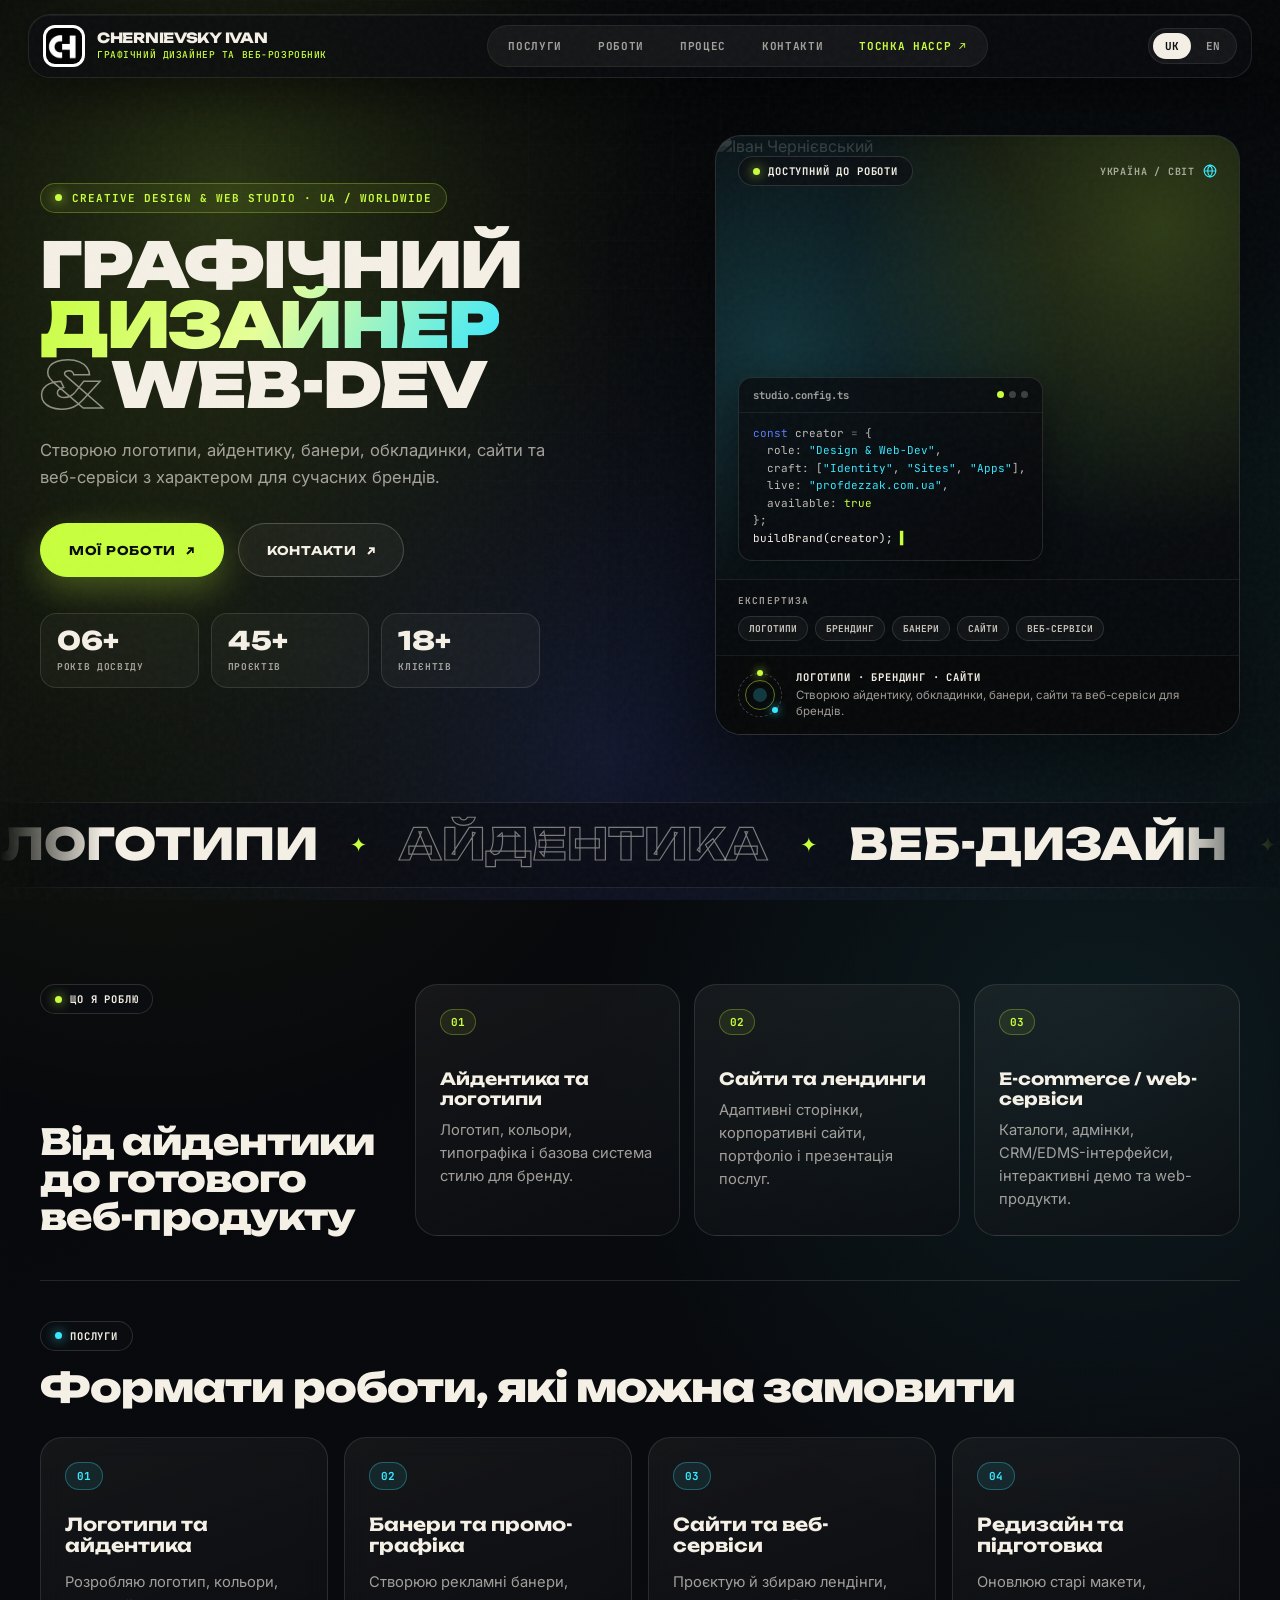
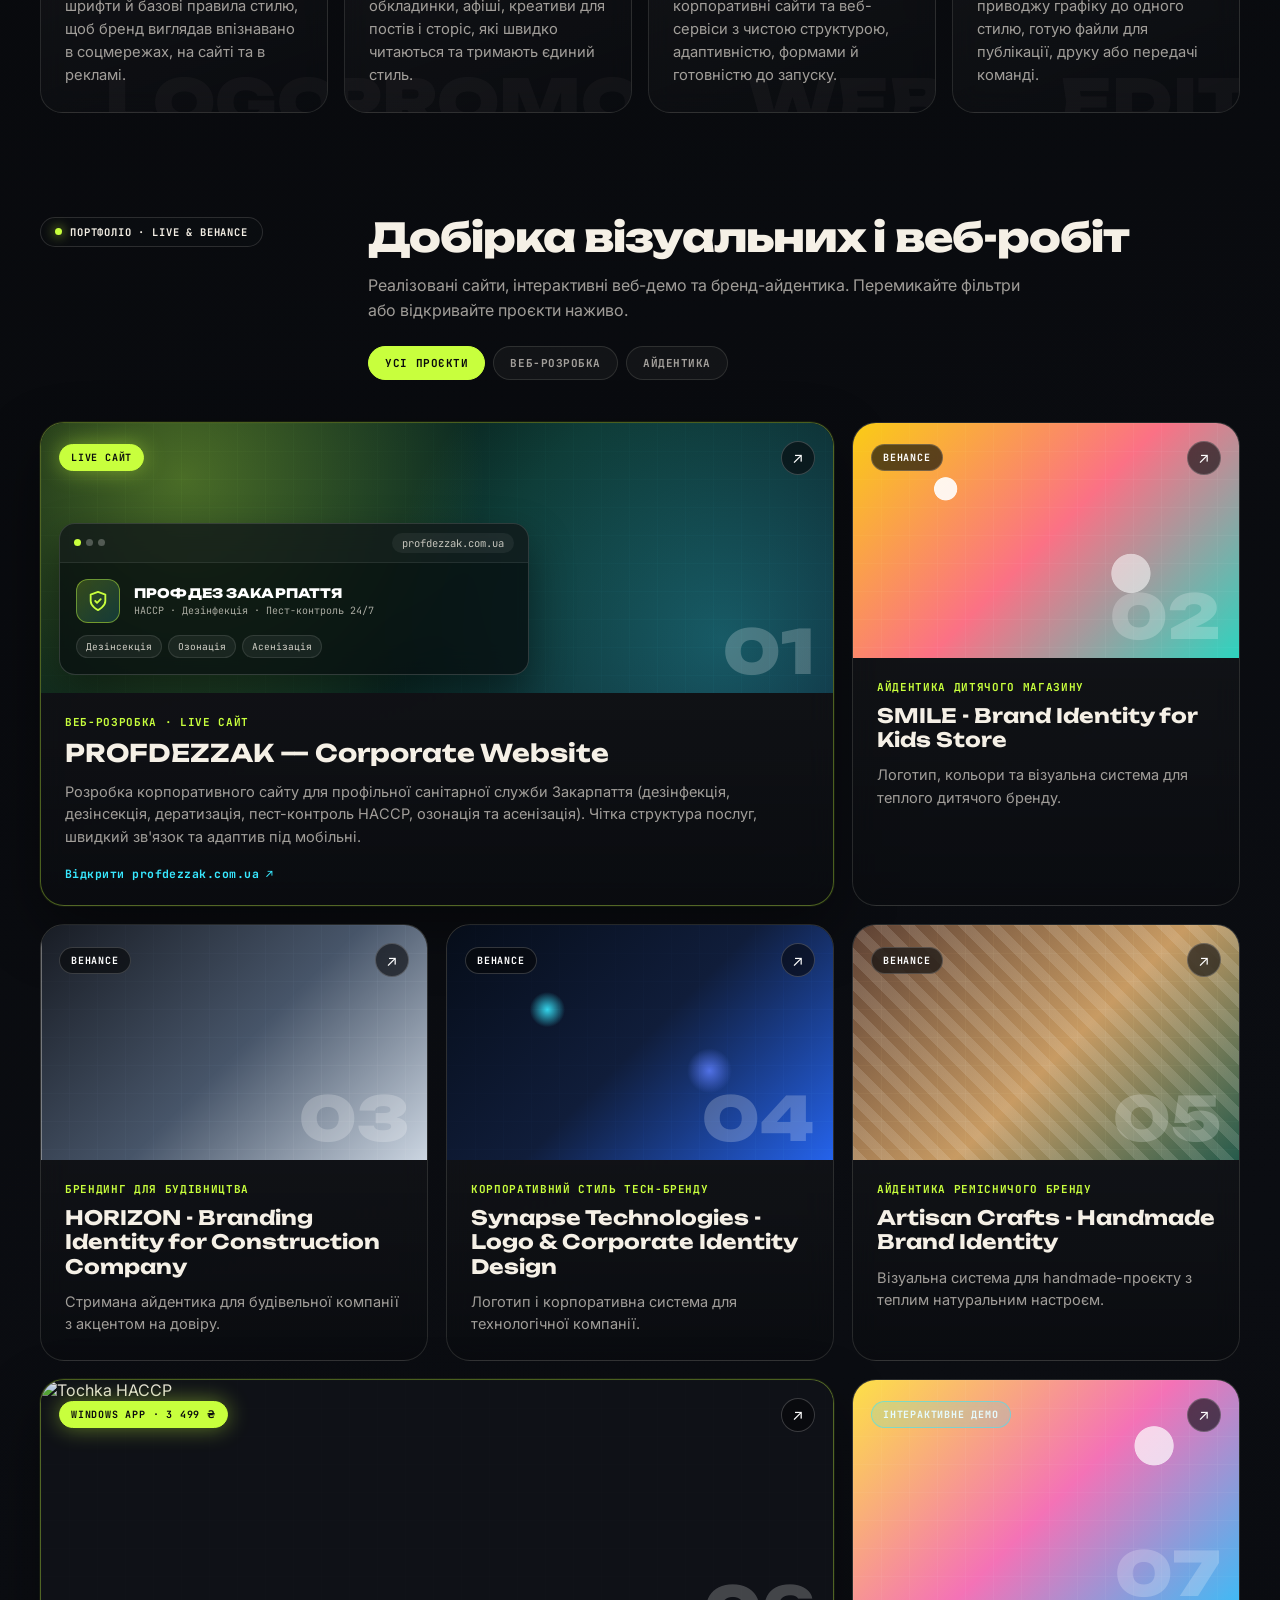
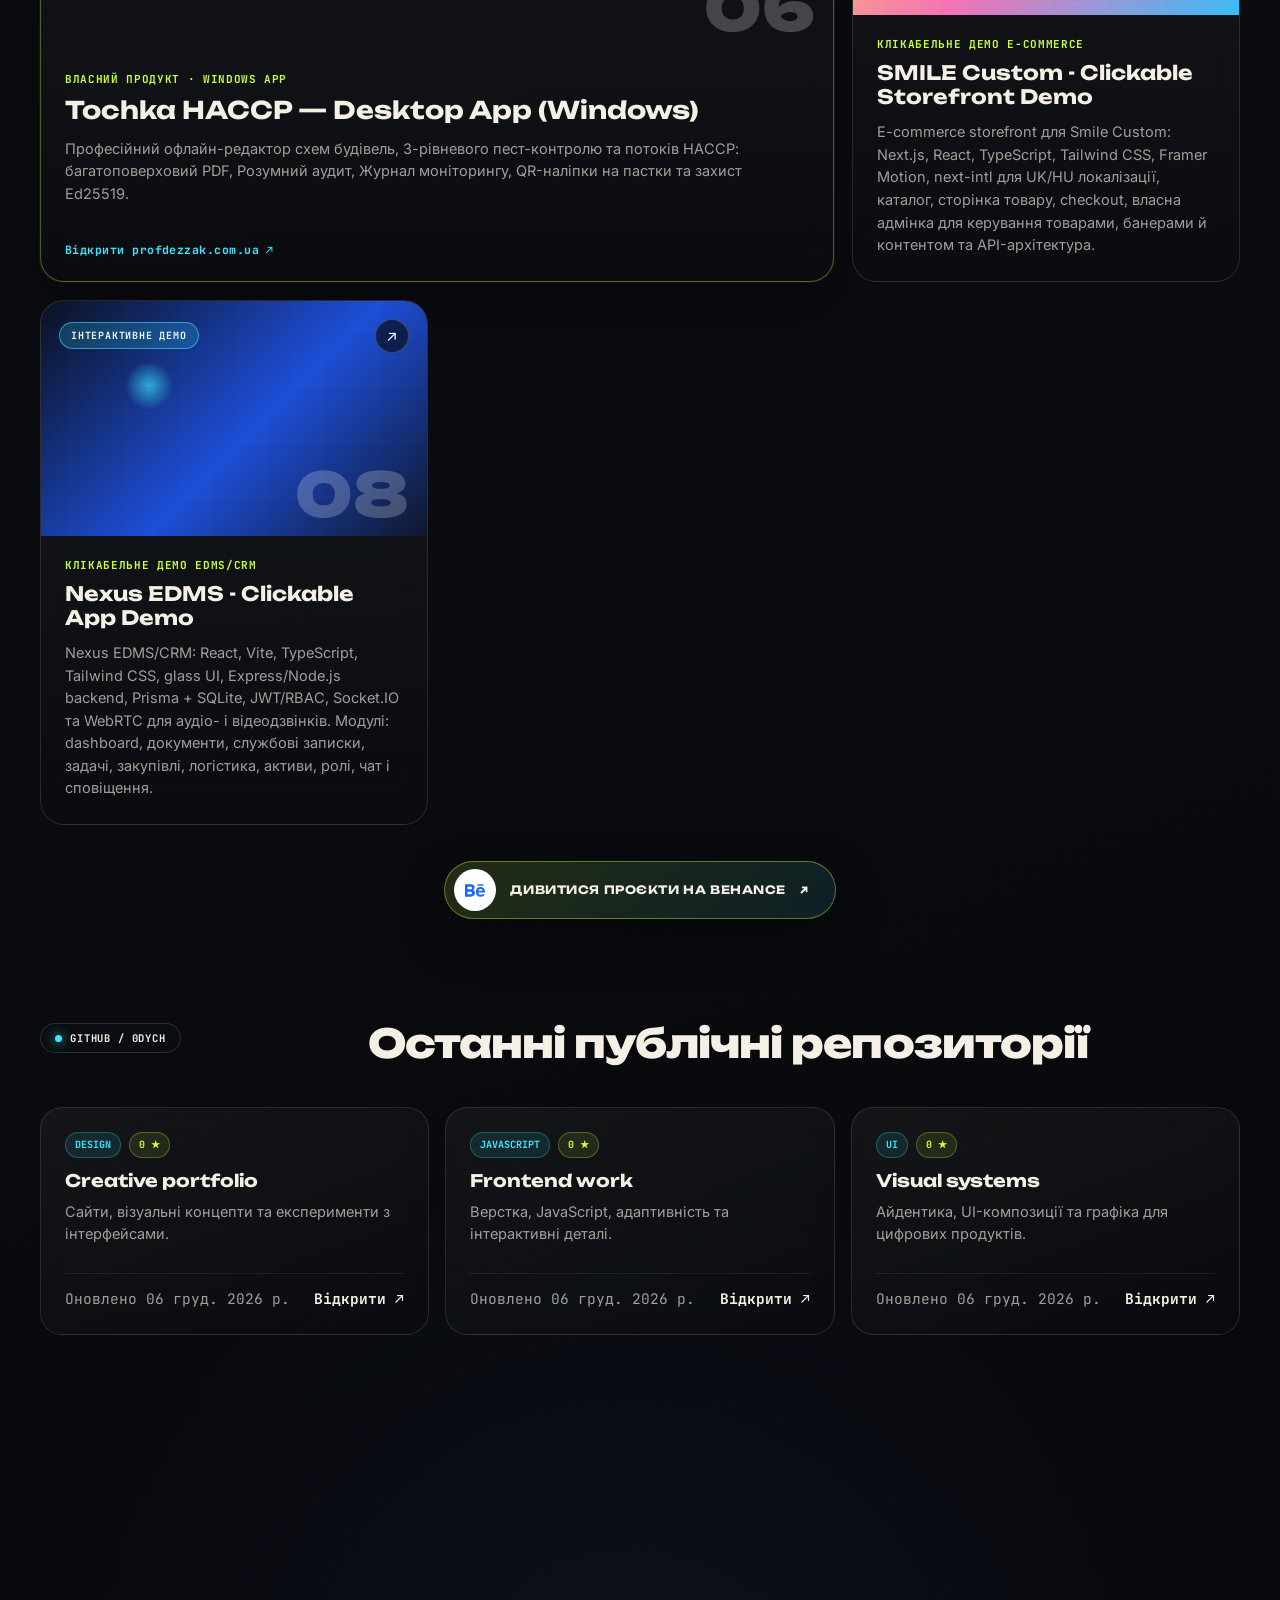
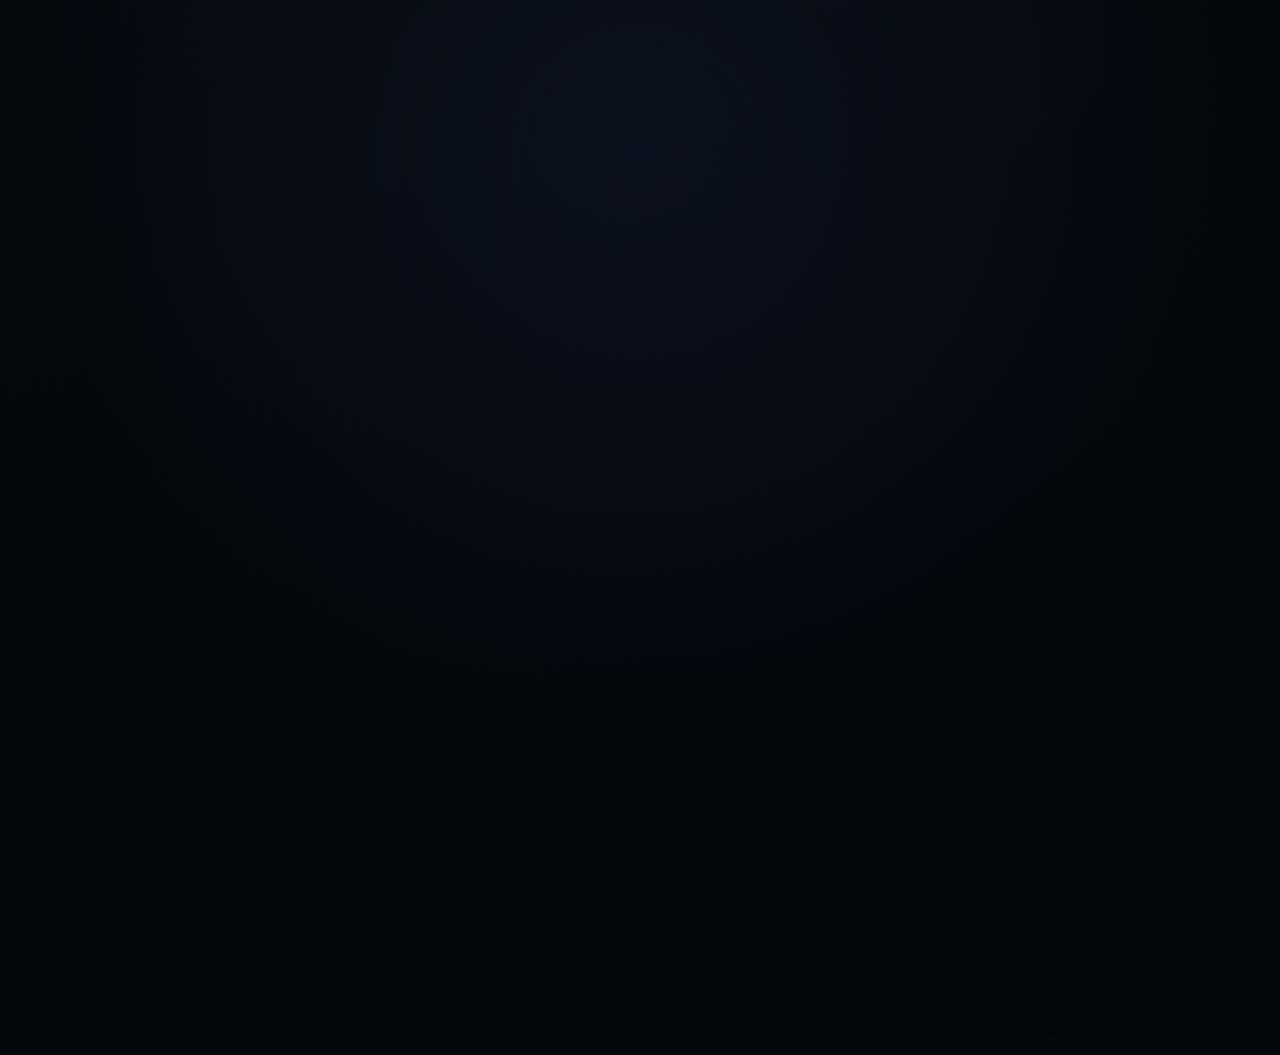
==== commit 52c471f7: "Add files via upload" ====
--- a/index.html
+++ b/index.html
@@ -37,6 +37,7 @@
         <a href="#work" data-section="work" data-i18n="nav-work">Роботи</a>
         <a href="#process" data-section="process" data-i18n="nav-process">Процес</a>
         <a href="#contact" data-section="contact" data-i18n="nav-contact">Контакти</a>
+        <a href="tochka/index.html" style="color: var(--accent);">Tochka НАССР ↗</a>
       </nav>
 
       <div class="header-actions">
